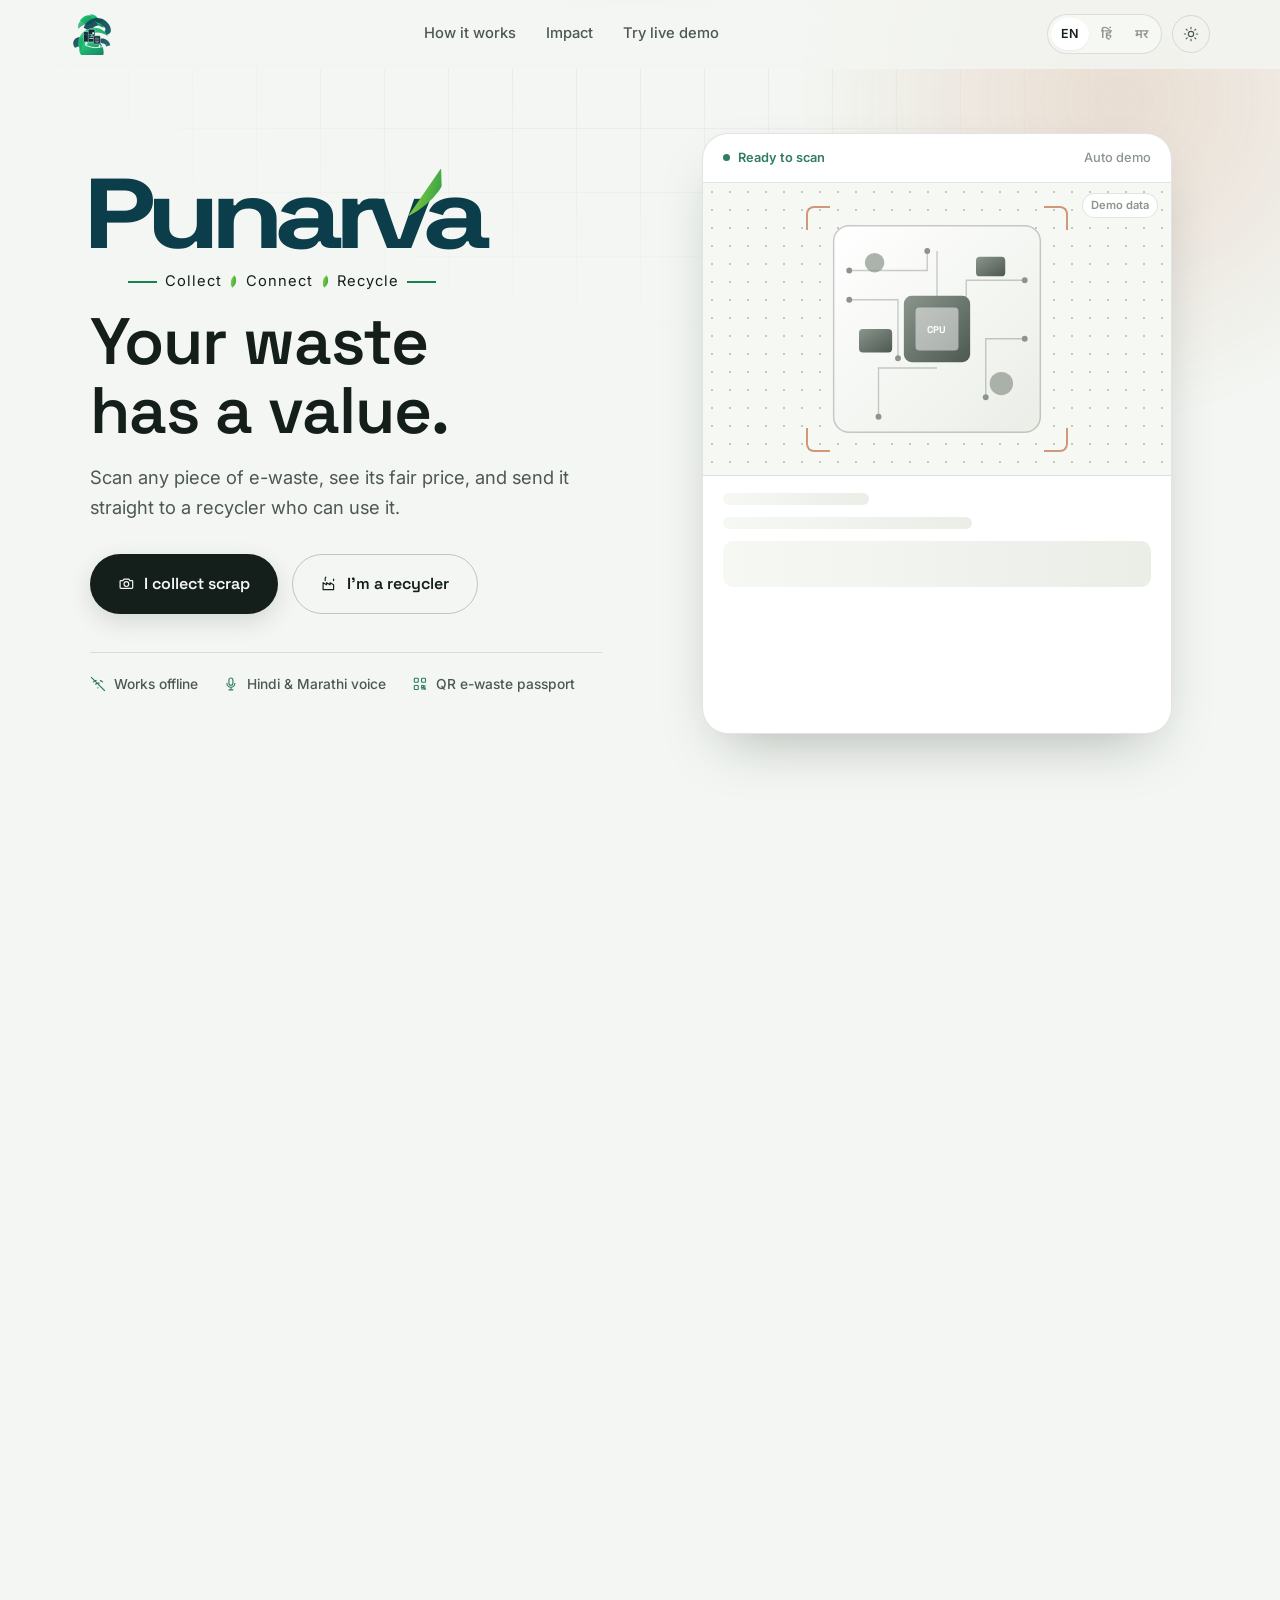
==== index.html @ 30ff4b7d "Initial Version of Punarva" ====
<!DOCTYPE html>
<html lang="en" data-theme="light">
<head>
<script>
  (function () {
    try {
      var t = localStorage.getItem("kc-theme");
      if (t === "dark" || t === "light") document.documentElement.setAttribute("data-theme", t);
    } catch (e) {}
    try {
      if (!window.matchMedia("(prefers-reduced-motion: reduce)").matches) {
        var r = document.documentElement;
        r.classList.add("has-loader", "is-loading");
        setTimeout(function () { r.classList.remove("has-loader", "is-loading"); }, 8000); // failsafe
      }
    } catch (e) {}
  })();
</script>
<meta charset="UTF-8" />
<meta name="viewport" content="width=device-width, initial-scale=1.0, viewport-fit=cover" />
<title>PUNARVA — Your waste has a value.</title>
<meta name="description" content="A vernacular, offline-tolerant marketplace that turns informal e-waste collection into a transparent, traceable and fairly-priced recycling journey." />
<link rel="preconnect" href="https://fonts.googleapis.com" />
<link rel="preconnect" href="https://fonts.gstatic.com" crossorigin />
<link href="https://fonts.googleapis.com/css2?family=Space+Grotesk:wght@500;600;700&family=Inter:wght@400;500;600;700&family=Noto+Sans+Devanagari:wght@500;600&display=swap" rel="stylesheet" />
<link rel="icon" href="data:image/svg+xml,%3Csvg xmlns='http://www.w3.org/2000/svg' viewBox='0 0 32 32'%3E%3Crect width='32' height='32' rx='7' fill='%23C1652E'/%3E%3Cpath d='M16 7l6 4v10l-6 4-6-4V11z' fill='none' stroke='white' stroke-width='2'/%3E%3C/svg%3E" />
<link rel="stylesheet" href="css/design-system.css" />

<!-- ============================================================= -->
<!-- STYLES                                                         -->
<!-- ============================================================= -->
<style>
  /* ---------- Tokens ---------- */
  :root{
    --bg:#F3F6F2;
    --bg-2:#EAEEE7;
    --panel:#FFFFFF;
    --panel-2:#F6F8F4;
    --ink:#141F1B;
    --ink-dim:#4C5851;
    --ink-faint:#8B958C;
    --border:rgba(20,31,27,0.12);
    --border-strong:rgba(20,31,27,0.22);
    --copper:#B85A28;
    --copper-ink:#8f4720;
    --verdigris:#2F7D62;
    --steel:#6A7B88;
    --ochre:#A97C1E;
    --shadow:0 1px 2px rgba(20,31,27,0.06), 0 12px 32px -16px rgba(20,31,27,0.18);
    --shadow-lg:0 24px 60px -24px rgba(20,31,27,0.35);
    --radius-s:10px;
    --radius-m:16px;
    --radius-l:26px;
    --font-display:'Space Grotesk', 'Inter', sans-serif;
    --font-body:'Inter', 'Noto Sans Devanagari', sans-serif;
    --ease:cubic-bezier(.22,.68,0,1);
  }
  html[data-theme="dark"]{
    --bg:#101613;
    --bg-2:#161D19;
    --panel:#1A211D;
    --panel-2:#1F2721;
    --ink:#ECF2EE;
    --ink-dim:#A9B6AE;
    --ink-faint:#69766F;
    --border:rgba(236,242,238,0.10);
    --border-strong:rgba(236,242,238,0.18);
    --copper:#E0824A;
    --copper-ink:#f2a06e;
    --verdigris:#57BE97;
    --steel:#9BAAB5;
    --ochre:#D8B04A;
    --shadow:0 1px 2px rgba(0,0,0,0.3), 0 12px 32px -16px rgba(0,0,0,0.5);
    --shadow-lg:0 24px 70px -20px rgba(0,0,0,0.6);
  }

  *{box-sizing:border-box;}
  html{scroll-behavior:smooth; scroll-padding-top:84px;}
  @media (prefers-reduced-motion: reduce){
    html{scroll-behavior:auto;}
    *{animation-duration:0.001ms !important; animation-iteration-count:1 !important; transition-duration:0.001ms !important;}
  }
  body{
    margin:0;
    background:var(--bg);
    color:var(--ink);
    font-family:var(--font-body);
    font-size:16px;
    line-height:1.6;
    -webkit-font-smoothing:antialiased;
    overflow-x:hidden;
    transition:background .35s var(--ease), color .35s var(--ease);
  }
  img,svg{display:block; max-width:100%;}
  a{color:inherit; text-decoration:none;}
  button{font:inherit; color:inherit; background:none; border:none; cursor:pointer;}
  .container{max-width:1180px; margin:0 auto; padding:0 clamp(1.25rem,4vw,2.5rem);}
  :focus-visible{outline:2px solid var(--copper); outline-offset:3px; border-radius:4px;}

  .icon{width:1em; height:1em; stroke:currentColor; fill:none; stroke-width:1.7; stroke-linecap:round; stroke-linejoin:round; flex-shrink:0;}

  .section-label{display:flex; align-items:center; gap:.5rem; margin-bottom:.9rem;}
  .section-label .micro{font-family:var(--font-display); font-size:.78rem; font-weight:600; letter-spacing:.03em; color:var(--copper); text-transform:none;}
  .section-label::before{content:""; width:7px; height:7px; border-radius:50%; background:var(--verdigris); flex-shrink:0;}

  .heading-1{font-family:var(--font-display); font-weight:600; font-size:clamp(1.9rem,3.6vw,2.9rem); line-height:1.12; letter-spacing:-0.01em; margin:0;}
  .text-muted{color:var(--ink-dim);}
  .demo-tag{display:inline-block; font-size:.7rem; font-weight:600; color:var(--ink-faint); border:1px solid var(--border); padding:.15rem .5rem; border-radius:20px; margin-left:.5rem; vertical-align:middle;}

  .section{padding:6.5rem 0;}
  @media (max-width:720px){ .section{padding:4rem 0;} }

  .glass{
    background:var(--panel);
    border:1px solid var(--border);
    box-shadow:var(--shadow);
  }

  /* ---------- Buttons ---------- */
  .btn{
    display:inline-flex; align-items:center; gap:.55rem;
    padding:.85rem 1.5rem;
    border-radius:999px;
    font-weight:600; font-size:.95rem;
    font-family:var(--font-display);
    transition:transform .25s var(--ease), box-shadow .25s var(--ease), background .25s var(--ease), border-color .25s var(--ease);
    white-space:nowrap;
  }
  .btn .icon{width:1.05em; height:1.05em;}
  .btn-primary{background:var(--ink); color:var(--bg);}
  html[data-theme="dark"] .btn-primary{background:var(--copper); color:#1a1006;}
  .btn-primary:hover{transform:translateY(-2px); box-shadow:0 14px 28px -12px rgba(20,31,27,.4);}
  .btn-secondary{background:transparent; color:var(--ink); border:1.5px solid var(--border-strong);}
  .btn-secondary:hover{border-color:var(--copper); color:var(--copper); transform:translateY(-2px);}
  .btn-ghost{color:var(--ink-dim); padding:.85rem 1rem;}
  .btn-ghost:hover{color:var(--ink);}
  .btn-lg{padding:1rem 1.75rem; font-size:1rem;}
  .btn:active{transform:translateY(0) scale(.98);}

  /* ---------- Ambient background (restrained) ---------- */
  .ambient{position:fixed; inset:0; z-index:0; pointer-events:none; overflow:hidden;}
  .ambient-grid{
    position:absolute; inset:0;
    background-image:
      linear-gradient(var(--border) 1px, transparent 1px),
      linear-gradient(90deg, var(--border) 1px, transparent 1px);
    background-size:64px 64px;
    mask-image:radial-gradient(ellipse 70% 55% at 50% 0%, #000 0%, transparent 70%);
    opacity:.5;
  }
  .ambient-glow{
    position:absolute; width:640px; height:640px; border-radius:50%;
    top:-220px; right:-160px;
    background:radial-gradient(circle, color-mix(in srgb, var(--copper) 16%, transparent) 0%, transparent 70%);
    filter:blur(10px);
  }
  .scroll-progress{position:fixed; top:0; left:0; height:3px; width:0%; background:var(--copper); z-index:1000; transition:width .1s linear;}

  /* ---------- Header ---------- */
  .site-header{
    position:sticky; top:0; z-index:100;
    background:color-mix(in srgb, var(--bg) 82%, transparent);
    backdrop-filter:blur(14px); -webkit-backdrop-filter:blur(14px);
    border-bottom:1px solid transparent;
    transition:border-color .3s, background .3s;
  }
  .site-header.scrolled{border-bottom-color:var(--border);}
  .header-inner{display:flex; align-items:center; justify-content:space-between; height:68px; gap:1.5rem;}
  .logo{display:flex; align-items:center; font-family:var(--font-display); font-weight:600; font-size:1.02rem; color:var(--ink); flex-shrink:0;}
  .nav-links{display:flex; align-items:center; gap:1.9rem;}
  .nav-links a{font-size:.92rem; font-weight:500; color:var(--ink-dim); position:relative; padding:.3rem 0;}
  .nav-links a:hover{color:var(--ink);}
  .nav-links a::after{content:""; position:absolute; left:0; right:0; bottom:-2px; height:2px; background:var(--copper); transform:scaleX(0); transform-origin:left; transition:transform .25s var(--ease);}
  .nav-links a:hover::after{transform:scaleX(1);}
  .nav-links a.nav-demo, .mobile-nav a.nav-demo{padding-right:1.1em;}
  .nav-links a.nav-demo::before{content:"\2192"; position:absolute; right:0; top:50%; transform:translate(-4px,-50%); opacity:0; transition:transform .25s var(--ease), opacity .25s var(--ease);}
  .nav-links a.nav-demo:hover{padding-right:1.4em;}
  .nav-links a.nav-demo:hover::before{opacity:1; transform:translate(0,-50%);}
  .header-actions{display:flex; align-items:center; gap:.6rem;}

  .lang-toggle{display:flex; background:var(--panel-2); border:1px solid var(--border); border-radius:999px; padding:3px; gap:2px;}
  .lang-btn{padding:.35rem .65rem; border-radius:999px; font-size:.78rem; font-weight:600; color:var(--ink-faint); transition:background .2s, color .2s;}
  .lang-btn.active{background:var(--panel); color:var(--ink); box-shadow:var(--shadow);}
  .hero-lang{display:none;}

  .theme-toggle{width:38px; height:38px; border-radius:50%; display:flex; align-items:center; justify-content:center; border:1px solid var(--border); color:var(--ink-dim); transition:border-color .2s, color .2s;}
  .theme-toggle:hover{border-color:var(--copper); color:var(--copper);}
  .theme-icon{display:none;}
  html[data-theme="light"] .theme-icon-sun{display:flex;}
  html[data-theme="dark"] .theme-icon-moon{display:flex;}

  .nav-toggle{display:none; width:38px; height:38px; align-items:center; justify-content:center; border:1px solid var(--border); border-radius:10px; color:var(--ink);}
  .mobile-nav{display:none;}

  @media (max-width:880px){
    .nav-links{display:none;}
    .nav-toggle{display:flex;}
    .header-actions .lang-toggle{display:none;}
    .hero-lang{display:flex; margin-top:1.5rem;}
    .mobile-nav{
      position:fixed; inset:72px 0 auto 0; z-index:90;
      background:var(--bg); border-bottom:1px solid var(--border);
      padding:1.25rem clamp(1.25rem,4vw,2.5rem) 1.75rem;
      display:flex; flex-direction:column; gap:1.1rem;
      transform:translateY(-8px); opacity:0; pointer-events:none;
      transition:transform .25s var(--ease), opacity .25s var(--ease);
    }
    .mobile-nav.open{transform:translateY(0); opacity:1; pointer-events:auto;}
    .mobile-nav a{font-size:1.02rem; font-weight:500; color:var(--ink);}
    .mobile-nav .lang-toggle{align-self:flex-start;}
  }

  main{position:relative; z-index:1;}

  /* ---------- Hero ---------- */
  #hero{padding:4rem 0 5.5rem;}
  .hero-x{display:grid; grid-template-columns:minmax(0,1.05fr) minmax(0,1fr); gap:4rem; align-items:center;}
  @media (max-width:960px){ .hero-x{grid-template-columns:minmax(0,1fr); gap:3rem;} #hero{padding:2.5rem 0 4rem;} }

  .badge-pill{display:inline-flex; align-items:center; gap:.5rem; background:var(--panel); border:1px solid var(--border); padding:.4rem .85rem .4rem .55rem; border-radius:999px; font-size:.78rem; font-weight:600; color:var(--ink-dim); max-width:100%;}
  .badge-pill .dot{width:7px; height:7px; border-radius:50%; background:var(--verdigris); flex-shrink:0;}

  .hero-copy h1{
    font-family:var(--font-display); font-weight:600;
    font-size:clamp(2.5rem,5.2vw,4.1rem); line-height:1.06; letter-spacing:-0.015em;
    margin:.45rem 0 1.1rem; color:var(--ink); text-wrap:balance;
  }
  .hero-branding{
    width:min(100%, 24rem); margin:0 auto .8rem 0; color:#0b3d4a;
    text-align:center;
  }
  .hero-wordmark{
    display:block; width:100%; text-align:center; white-space:nowrap;
    font-family:var(--font-display); font-size:clamp(4rem,9vw,6.2rem);
    font-weight:700; letter-spacing:-.085em; line-height:.85;
    transform:scaleX(1.22); transform-origin:center center;
  }
  .hero-wordmark-v{position:relative; display:inline-block; margin-left:-.04em;}
  .hero-wordmark-v::after{
    content:""; position:absolute; width:.5em; height:.25em; left:.23em; top:.08em;
    border-radius:100% 0 100% 0; background:linear-gradient(135deg,#b8e637,#0b8d4c);
    transform:rotate(-34deg); clip-path:polygon(0 100%,100% 0,68% 100%);
  }
  .hero-tagline{width:80%; display:flex; align-items:center; justify-content:space-between; gap:.35rem; margin:.85rem auto 0; color:var(--ink); font-family:var(--font-body); font-size:clamp(.72rem,1.5vw,.92rem); letter-spacing:.07em; white-space:nowrap;}
  .hero-tagline-line{width:1.8rem; height:2px; flex:0 0 auto; background:#16834f;}
  .hero-tagline-leaf{width:.62em; height:.62em; flex:0 0 auto; border-radius:100% 0 100% 0; background:linear-gradient(135deg,#b8e637,#0b8d4c); transform:rotate(-34deg);}
  html[data-theme="dark"] .hero-branding{color:#d8eee7;}
  @media (max-width:960px){.hero-branding{margin-left:0; margin-right:auto;}}
  @media (max-width:520px){.hero-branding{width:100%;}.hero-wordmark{transform:scaleX(1.08);}.hero-tagline{width:90%; gap:.5rem; letter-spacing:.06em;}.hero-tagline-line{width:1.8rem;}}
  .hero-x-sub{font-size:1.15rem; color:var(--ink-dim); max-width:30rem; margin:0 0 2rem;}
  .hero-x-ctas{display:flex; gap:.9rem; flex-wrap:wrap;}
  .hero-facts{list-style:none; display:flex; flex-wrap:wrap; gap:.7rem 1.6rem; margin:2.4rem 0 0; padding:1.25rem 0 0; border-top:1px solid var(--border); max-width:32rem;}
  .hero-facts li{display:flex; align-items:center; gap:.5rem; font-size:.86rem; font-weight:500; color:var(--ink-dim);}
  .hero-facts .icon{width:1.15em; height:1.15em; color:var(--verdigris);}

  /* One orchestrated entrance on load */
  @keyframes rise{from{opacity:0; transform:translateY(16px);} to{opacity:1; transform:none;}}
  .hero-copy > *{animation:rise .8s var(--ease) both;}
  .hero-copy > *:nth-child(1){animation-delay:.05s;}
  .hero-copy > *:nth-child(2){animation-delay:.14s;}
  .hero-copy > *:nth-child(3){animation-delay:.23s;}
  .hero-copy > *:nth-child(4){animation-delay:.32s;}
  .hero-copy > *:nth-child(5){animation-delay:.41s;}
  .hero-copy > *:nth-child(6){animation-delay:.5s;}
  .scan-card{animation:rise .9s var(--ease) .3s both;}

  /* Scanner card */
  .scan-card{width:100%; max-width:470px; margin:0 auto; border-radius:var(--radius-l); overflow:hidden; background:var(--panel); border:1px solid var(--border); box-shadow:var(--shadow-lg);}
  .scan-head{display:flex; align-items:center; justify-content:space-between; gap:1rem; padding:.85rem 1.25rem; border-bottom:1px solid var(--border); font-size:.8rem; font-weight:600;}
  .scan-status{display:flex; align-items:center; gap:.5rem;}
  .scan-status .dot{width:7px; height:7px; border-radius:50%; background:var(--verdigris); animation:pulseDot 1.6s ease-in-out infinite;}
  .scanner-stage.scanned .scan-status .dot{animation:none;}
  @keyframes pulseDot{0%,100%{opacity:1;} 50%{opacity:.35;}}
  #scanStatusText{color:var(--verdigris);}
  #scanHint{color:var(--ink-faint); font-weight:500; text-align:right;}

  /* scan view: 16/10 so the part-label geometry is predictable */
  .scan-view{position:relative; aspect-ratio:16/10; container-type:inline-size; display:flex; align-items:center; justify-content:center; background-color:var(--panel-2); background-image:radial-gradient(var(--border-strong) 1px, transparent 1px); background-size:18px 18px;}
  .scan-frame{position:absolute; inset:8% 22%; pointer-events:none;}
  .scan-frame span{position:absolute; width:24px; height:24px; border:2px solid var(--copper); opacity:.6; transition:opacity .4s var(--ease), border-color .4s var(--ease);}
  .scan-frame span:nth-child(1){top:0; left:0; border-right:none; border-bottom:none; border-top-left-radius:8px;}
  .scan-frame span:nth-child(2){top:0; right:0; border-left:none; border-bottom:none; border-top-right-radius:8px;}
  .scan-frame span:nth-child(3){bottom:0; left:0; border-right:none; border-top:none; border-bottom-left-radius:8px;}
  .scan-frame span:nth-child(4){bottom:0; right:0; border-left:none; border-top:none; border-bottom-right-radius:8px;}
  .scanner-stage.scanned .scan-frame span{border-color:var(--verdigris); opacity:.85;}
  .scan-demo{position:absolute; top:.65rem; right:.8rem; z-index:4; margin:0; background:var(--panel);}

  /* the line now sits above the drawing so the sweep is actually visible, with a soft trail behind it */
  .scan-line{position:absolute; z-index:3; left:22%; right:22%; height:2px; top:8%; background:linear-gradient(90deg, transparent, var(--verdigris), transparent); opacity:0; box-shadow:0 0 14px 1px var(--verdigris); pointer-events:none;}
  .scan-line::before{content:""; position:absolute; left:0; right:0; bottom:100%; height:58px; background:radial-gradient(ellipse at 50% 100%, color-mix(in srgb, var(--verdigris) 24%, transparent), transparent 70%);}
  .scanner-stage.scanning .scan-line{animation:scanMove var(--scan-dur,2s) linear both;}
  @keyframes scanMove{0%{top:8%; opacity:0;} 5%{opacity:1;} 95%{opacity:1;} 100%{top:90%; opacity:0;}}

  .pcb-object{width:50%; aspect-ratio:1/1; cursor:pointer; transition:transform .3s var(--ease); position:relative; z-index:2;}
  .pcb-object:hover{transform:scale(1.03);}
  .pcb-object:active{transform:scale(.98);}
  .pcb-svg{width:100%; height:100%; overflow:visible; transition:opacity .28s var(--ease), transform .28s var(--ease), filter .28s var(--ease);}
  .pcb-object.is-swapping .pcb-svg{opacity:0; transform:scale(.93); filter:blur(4px);}
  .board-stop-1{stop-color:var(--panel);} .board-stop-2{stop-color:var(--bg-2);}
  .pcb-board{stroke:var(--border-strong);}
  .pcb-traces{stroke:var(--border-strong); transition:stroke .5s;}
  .scanner-stage.scanned .pcb-traces{stroke:var(--verdigris);}
  .pcb-pads circle{fill:var(--ink-faint); transition:fill .5s;}
  .scanner-stage.scanned .pcb-pads circle{fill:var(--copper);}
  .chip-stop-1{stop-color:var(--ink-faint);} .chip-stop-2{stop-color:var(--ink-dim);}
  .scanner-stage.scanned .pcb-chip{filter:drop-shadow(0 0 6px color-mix(in srgb, var(--copper) 50%, transparent));}
  .pcb-chip-inner{fill:var(--panel); opacity:.5;}
  .pcb-cap{fill:var(--ink-faint); opacity:.7;}
  .pcb-cpu{fill:var(--panel);}
  /* shared drawing parts for phone / battery / charger */
  .pcb-svg .d-panel{fill:var(--panel); stroke:var(--border-strong); stroke-width:1.2; opacity:.92;}
  .pcb-svg .d-lens{fill:var(--bg-2); stroke:var(--ink-faint); stroke-width:1.4;}
  .pcb-svg .d-lens-in{fill:var(--ink-faint);}
  .pcb-svg .d-cell{fill:var(--panel); stroke:var(--ink-faint); stroke-width:1.4;}
  .pcb-svg .d-cell-cap{fill:none; stroke:var(--border-strong); stroke-width:1.4;}
  .pcb-svg .d-steel{fill:var(--steel); opacity:.85;}
  .pcb-svg .d-cu{fill:none; stroke:var(--ink-faint); transition:stroke .5s;}
  .pcb-svg .d-cu-fill{fill:var(--ink-faint); transition:fill .5s;}
  .scanner-stage.scanned .pcb-svg .d-cu{stroke:var(--copper);}
  .scanner-stage.scanned .pcb-svg .d-cu-fill{fill:var(--copper);}
  .pcb-svg .d-frame{fill:none; stroke:var(--border-strong); stroke-width:2;}
  .pcb-svg .d-cable{fill:none; stroke:var(--ink-dim); stroke-width:10; stroke-linecap:round;}
  /* a part glows in its own material colour while its label is visible */
  .pcb-svg .is-hl{filter:drop-shadow(0 0 4px color-mix(in srgb, var(--hl) 75%, transparent)); transition:filter .4s var(--ease);}

  .pcb-svg .pcb-pads circle{transform-box:fill-box; transform-origin:center; transition:fill .5s, transform .3s var(--ease);}
  .pcb-svg .pcb-pads .is-hl{transform:scale(2.2);}
  .pcb-svg .pcb-traces path{transition:stroke .4s var(--ease), stroke-width .4s var(--ease);}
  .pcb-svg .pcb-traces .is-hl{stroke:var(--hl); stroke-width:2.4;}

  /* part labels: [tag] ---- o  (the dot sits on the part; the line stretches to the tag) */
  .part-layer{position:absolute; inset:0; z-index:3; pointer-events:none;}
  .part{position:absolute; top:calc(var(--y, 50) * 1%); display:flex; align-items:center; transform:translateY(-50%); --c:var(--ochre);}
  .part[data-kind="copper"]{--c:var(--copper);}
  .part[data-kind="metal"]{--c:var(--steel);}
  .part[data-kind="components"]{--c:var(--ochre);}
  .part.l{left:0; width:calc(var(--x, 50) * 1%); padding-left:8px;}
  .part.r{right:0; width:calc((100 - var(--x, 50)) * 1%); padding-right:8px; flex-direction:row-reverse;}
  .part-tag{flex:none; display:inline-flex; align-items:center; gap:.35rem; max-width:112px; font-size:.68rem; font-size:clamp(.62rem, 2.5cqi, .7rem); font-weight:600; line-height:1.2; color:var(--ink); background:color-mix(in srgb, var(--c) 10%, var(--panel)); border:1px solid color-mix(in srgb, var(--c) 45%, var(--border)); border-radius:9px; padding:.24rem .5rem; box-shadow:var(--shadow); opacity:0; transform:translateY(4px); transition:opacity .35s var(--ease), transform .35s var(--ease);}
  .part-tag i{flex:none; width:6px; height:6px; border-radius:50%; background:var(--c);}
  .part-line{flex:1 1 auto; min-width:10px; height:1px; background:var(--c); opacity:.8; transform:scaleX(0); transition:transform .3s var(--ease);}
  .part.l .part-line{transform-origin:right center;}
  .part.r .part-line{transform-origin:left center;}
  .part-dot{flex:none; width:7px; height:7px; border-radius:50%; background:var(--c); box-shadow:0 0 0 3px color-mix(in srgb, var(--c) 24%, transparent); transform:scale(0); transition:transform .3s var(--ease);}
  .part.l .part-dot{margin-right:-3.5px;}
  .part.r .part-dot{margin-left:-3.5px;}
  .part.show .part-tag{opacity:1; transform:none; transition:opacity .55s var(--ease) .12s, transform .55s var(--ease) .12s;}
  .part.show .part-line{transform:scaleX(1); transition:transform .5s var(--ease) .05s;}
  .part.show .part-dot{transform:scale(1);}

  /* item chips */
  .scan-chips{display:flex; flex-wrap:wrap; gap:.4rem; min-height:3.1rem; padding:.6rem 1.25rem; border-top:1px solid var(--border); background:var(--panel);}
  .scan-chip{position:relative; overflow:hidden; flex:1 1 auto; display:inline-flex; align-items:center; justify-content:center; min-height:34px; padding:.35rem .8rem; border-radius:999px; font-size:.78rem; font-weight:600; line-height:1.2; color:var(--ink-dim); background:var(--panel-2); border:1px solid var(--border); transition:color .25s var(--ease), border-color .25s var(--ease), background .25s var(--ease), transform .2s var(--ease);}
  .scan-chip:hover{color:var(--ink); border-color:var(--border-strong);}
  .scan-chip:active{transform:scale(.97);}
  .scan-chip[aria-pressed="true"]{color:var(--copper-ink); border-color:color-mix(in srgb, var(--copper) 50%, var(--border)); background:color-mix(in srgb, var(--copper) 9%, var(--panel));}
  /* the thin line under the active chip is the countdown to the next automatic item */
  .chip-fill{position:absolute; left:0; right:0; bottom:0; height:2px; background:var(--copper); transform:scaleX(0); transform-origin:left center; pointer-events:none;}
  .scan-chip.is-timing .chip-fill{animation:chipFill var(--hold,3.6s) linear forwards;}
  @keyframes chipFill{to{transform:scaleX(1);}}
  .scanner-stage.is-paused .chip-fill{animation-play-state:paused;}

  /* result panel: every item's result sits in the same grid cell, so the panel is always as tall as the tallest one */
  .scan-result{position:relative; padding:1.05rem 1.25rem 1.15rem; border-top:1px solid var(--border);}
  .sr-skel{position:absolute; inset:1.05rem 1.25rem; display:flex; flex-direction:column; gap:.75rem; transition:opacity .3s;}
  .sr-skel i{display:block; height:12px; border-radius:6px; background:linear-gradient(90deg, var(--panel-2) 0%, var(--bg-2) 50%, var(--panel-2) 100%); background-size:200% 100%; animation:shimmer 1.6s linear infinite;}
  @keyframes shimmer{from{background-position:200% 0;} to{background-position:-200% 0;}}
  .scanner-stage.scanned .sr-skel{opacity:0;}
  .sr-stack{display:grid;}
  .sr-body{grid-area:1/1; min-width:0; opacity:0; visibility:hidden; transform:translateY(8px); transition:opacity .25s var(--ease), transform .25s var(--ease), visibility 0s linear .25s;}
  .scanner-stage.scanned .sr-body.is-active{opacity:1; visibility:visible; transform:none; transition:opacity .5s var(--ease) .15s, transform .5s var(--ease) .15s, visibility 0s;}
  .sr-top{display:flex; align-items:flex-start; justify-content:space-between; gap:1rem;}
  .sr-name{min-width:0;}
  .sr-top .micro{font-size:.72rem; font-weight:600; color:var(--verdigris);}
  .r-material{font-family:var(--font-display); font-weight:600; font-size:1.2rem; line-height:1.2;}
  .r-pricecol{flex:none; width:9.75rem; text-align:right;}
  .r-price{font-family:var(--font-display); font-weight:700; font-size:1.4rem; color:var(--copper); white-space:nowrap; line-height:1.2; font-variant-numeric:tabular-nums;}
  .r-price small{font-size:.82rem; color:var(--ink-dim); font-weight:500;}
  .r-fair{position:relative; height:4px; margin:.6rem 0 .4rem; border-radius:2px; background:var(--border);}
  .rf-band{position:absolute; top:0; bottom:0; left:calc(var(--b0, 30) * 1%); width:calc((var(--b1, 70) - var(--b0, 30)) * 1%); border-radius:2px; background:color-mix(in srgb, var(--copper) 42%, transparent); opacity:0; transition:opacity .5s var(--ease) .1s;}
  .scanner-stage.scanned .sr-body.is-active .rf-band{opacity:1;}
  .rf-mark{position:absolute; top:50%; left:calc(var(--mk, 0) * 1%); width:10px; height:10px; margin:-5px 0 0 -5px; border-radius:50%; background:var(--panel); border:2px solid var(--copper); box-shadow:0 0 0 3px color-mix(in srgb, var(--copper) 16%, transparent);}
  .r-fair-label{font-size:.68rem; font-weight:500; line-height:1.3; color:var(--ink-dim);}
  .r-tags{display:flex; flex-wrap:wrap; gap:.4rem; margin:.7rem 0 .85rem;}
  .tag{display:inline-flex; align-items:center; gap:.3rem; font-size:.72rem; font-weight:600; color:var(--ink-dim); background:var(--panel-2); border:1px solid var(--border); padding:.25rem .55rem; border-radius:999px;}
  .tag .icon{width:.85em; height:.85em; color:var(--verdigris); stroke-width:2.4;}
  .tag.warn .icon{color:var(--ochre);}
  .r-metrics{display:grid; grid-template-columns:minmax(0,1.25fr) minmax(0,1fr) minmax(0,.85fr); gap:0; margin:0; border:1px solid var(--border); border-radius:var(--radius-s); background:var(--panel-2);}
  .r-metrics > div{padding:.65rem .8rem;}
  .r-metrics > div + div{border-left:1px solid var(--border);}
  .r-metrics dt{font-size:.7rem; font-weight:600; color:var(--ink-faint); margin:0 0 .15rem;}
  .r-metrics dd{margin:0; font-family:var(--font-display); font-weight:600; font-size:1.05rem; line-height:1.3; color:var(--ink); font-variant-numeric:tabular-nums; overflow-wrap:break-word;}
  .r-metrics dd.accent{color:var(--copper);}
  .r-bar{height:3px; border-radius:2px; background:var(--border); margin-top:.35rem; overflow:hidden;}
  .r-bar i{display:block; height:100%; width:0; background:var(--copper); border-radius:2px;}
  .r-recyclers{display:flex; align-items:center; gap:.45rem; font-size:.84rem; color:var(--ink-dim); margin-top:.8rem;}
  .r-recyclers .icon{color:var(--verdigris); width:1.1em; height:1.1em;}
  .r-recyclers strong{color:var(--ink); font-family:var(--font-display); font-variant-numeric:tabular-nums;}
  @media (max-width:520px){
    .part-layer{display:none;}
    .scan-demo{top:.4rem; right:.45rem; font-size:.62rem; padding:.08rem .4rem;}
    .scan-chips{padding:.65rem 1rem; gap:.35rem;}
    .scan-chip{padding:.3rem .55rem; font-size:.74rem;}
    .r-metrics{grid-template-columns:repeat(3,minmax(0,1fr));}
    .r-metrics dd{font-size:.95rem;}
    .r-metrics > div{padding:.6rem .6rem;}
    .r-price{font-size:1.2rem;}
    .r-pricecol{width:8.75rem;}
  }
  @media (prefers-reduced-motion: reduce){
    .part-layer{display:none;}
    .scan-line{display:none;}
    .sr-body, .scanner-stage.scanned .sr-body.is-active{transition:none;}
  }
  .hero-lang{width:fit-content;}

  /* ---------- How it works ---------- */
  .journey-grid{display:grid; grid-template-columns:.9fr 1.1fr; gap:3.5rem;}
  @media (max-width:880px){ .journey-grid{grid-template-columns:1fr;} }
  .journey-visual{position:sticky; top:100px; align-self:start;}
  @media (max-width:880px){ .journey-visual{position:relative; top:0; margin-bottom:1rem;} }
  .journey-stage{aspect-ratio:1/1; max-width:340px; margin:0 auto; border-radius:var(--radius-l); position:relative; overflow:hidden; display:flex; align-items:center; justify-content:center;}
  .journey-scene{position:absolute; inset:0; display:flex; align-items:center; justify-content:center; opacity:0; transform:translateY(14px) scale(.86) rotate(-5deg); transition:opacity .55s var(--ease), transform .55s var(--ease); will-change:opacity, transform;}
  .journey-scene.active{opacity:1; transform:translateY(0) scale(1) rotate(0deg);}
  .journey-scene .icon{width:34%; height:34%; color:var(--copper); stroke-width:1.4;}
  .journey-scene.active .icon{animation:journeyPop .6s var(--ease);}
  @keyframes journeyPop{0%{transform:scale(.82);}55%{transform:scale(1.08);}100%{transform:scale(1);}}
  @media (prefers-reduced-motion: reduce){
    .journey-scene{transition:opacity .001ms; transform:none;}
    .journey-scene.active .icon{animation:none;}
  }
  .journey-dots{position:absolute; bottom:1.1rem; left:0; right:0; display:flex; justify-content:center; gap:.4rem;}
  .journey-dots span{width:6px; height:6px; border-radius:50%; background:var(--border-strong); transition:background .3s, transform .3s;}
  .journey-dots span.active{background:var(--copper); transform:scale(1.3);}

  .j-step{display:flex; gap:1.1rem; padding:1.35rem 0; border-top:1px solid var(--border); cursor:pointer; opacity:.55; transition:opacity .3s;}
  .j-step:last-child{border-bottom:1px solid var(--border);}
  .j-step.active,.j-step:hover{opacity:1;}
  .j-num{font-family:var(--font-display); font-weight:600; font-size:.82rem; color:var(--ink-faint); min-width:2.6rem; padding-top:.15rem;}
  .j-step.active .j-num{color:var(--copper);}
  .j-step h3{margin:0 0 .3rem; font-family:var(--font-display); font-size:1.12rem; font-weight:600;}
  .j-step p{margin:0; color:var(--ink-dim); font-size:.94rem; max-width:26rem;}

  /* ---------- Network ---------- */
  .net-subtitle{display:flex; flex-wrap:wrap; align-items:center; gap:0;}
  .network-grid{display:grid; grid-template-columns:minmax(0,1.08fr) minmax(0,.92fr); gap:1.5rem; margin-top:2.5rem; align-items:stretch;}
  @media (max-width:900px){ .network-grid{grid-template-columns:minmax(0,1fr);} }
  .net-side{min-width:0;}

  .map-card{border-radius:var(--radius-l); padding:1.25rem; display:flex; align-items:center; justify-content:center; position:relative; overflow:hidden;
    background-image:radial-gradient(var(--border) 1px, transparent 1px); background-size:22px 22px; background-color:var(--panel);}
  .map-svg{width:100%; max-width:560px; height:auto; max-height:660px; overflow:visible;}
  .map-outline{fill:var(--bg-2); stroke:var(--ink-dim); stroke-width:1.5; stroke-linejoin:round;}
  .map-states{fill:none; stroke:var(--ink-faint); stroke-width:.75; stroke-dasharray:1.6 2.4; stroke-linecap:round; opacity:.8;}
  .map-islands{fill:var(--bg-2); stroke:var(--ink-dim); stroke-width:.9; stroke-linejoin:round;}
  .map-laks circle{fill:var(--ink-dim);}

  .map-link{fill:none; stroke:var(--copper); stroke-opacity:.28; stroke-width:1.1; stroke-dasharray:2 3.5; transition:stroke-opacity .3s;}
  .map-link.active{stroke-opacity:.9; stroke-dasharray:none; stroke-width:1.5;}
  .map-packet{fill:var(--verdigris);}

  .map-node{cursor:pointer; outline:none;}
  .map-node .halo{fill:var(--copper); opacity:.14; transition:opacity .3s;}
  .map-node .core{fill:var(--copper); stroke:var(--panel); stroke-width:1.8;}
  .map-node .pulse{fill:none; stroke:var(--copper); stroke-width:1.5; opacity:0; transform-box:fill-box; transform-origin:center;}
  .map-node.active .pulse{animation:mapPulse 2.2s ease-out infinite;}
  .map-node.active .halo{opacity:.28;}
  .map-node text{font-family:var(--font-display); font-size:12.5px; font-weight:600; fill:var(--ink-dim); paint-order:stroke; stroke:var(--bg-2); stroke-width:3.2px; stroke-linejoin:round; transition:fill .25s;}
  .map-node.active text{fill:var(--ink);}
  .map-node:focus-visible .core{stroke:var(--ink); stroke-width:2;}
  @keyframes mapPulse{0%{opacity:.6; transform:scale(.5);} 100%{opacity:0; transform:scale(3);}}

  .net-side{display:flex; flex-direction:column; gap:1.5rem;}
  .net-stats{display:grid; grid-template-columns:repeat(3,1fr); border-radius:var(--radius-l);}
  .net-stat{padding:1.4rem 1.25rem;}
  .net-stat + .net-stat{border-left:1px solid var(--border);}
  .net-stat .num{font-family:var(--font-display); font-weight:700; font-size:clamp(1.7rem,3vw,2.3rem); line-height:1.1; color:var(--ink); font-variant-numeric:tabular-nums; letter-spacing:-.01em;}
  .net-stat .lbl{font-size:.78rem; font-weight:600; color:var(--ink-dim); margin-top:.35rem; line-height:1.3;}
  @media (max-width:520px){ .net-stat{padding:1.1rem .8rem;} .net-stat .lbl{font-size:.72rem;} }

  .hub-card{border-radius:var(--radius-l); padding:.75rem 1rem 1rem; flex:1; overflow-x:auto;}
  .hub-table{width:100%; border-collapse:collapse; font-size:.92rem; min-width:360px;}
  .hub-table th,.hub-table td{padding:.72rem .7rem; text-align:right; border-bottom:1px solid var(--border);}
  .hub-table thead th{font-size:.72rem; font-weight:600; color:var(--ink-faint); line-height:1.25; vertical-align:bottom;}
  .hub-table th:first-child,.hub-table td:first-child{text-align:left;}
  .hub-table tbody tr:last-child th,.hub-table tbody tr:last-child td{border-bottom:none;}
  .hub-table tbody th{font-family:var(--font-display); font-weight:600; color:var(--ink); white-space:nowrap;}
  .hub-table td{font-variant-numeric:tabular-nums; color:var(--ink-dim);}
  .hub-table tbody tr{cursor:pointer; transition:background .25s; outline:none;}
  .hub-table tbody tr.active{background:color-mix(in srgb, var(--copper) 9%, transparent);}
  .hub-table tbody tr.active td{color:var(--ink);}
  .hub-table tbody tr:focus-visible{box-shadow:inset 0 0 0 2px var(--copper);}
  .hub-dot{display:inline-block; width:7px; height:7px; border-radius:50%; background:var(--border-strong); margin-right:.65rem; transition:background .25s;}
  .hub-table tr.active .hub-dot{background:var(--copper);}

  /* ---------- Material recovery ---------- */
  .recovery{display:grid; grid-template-columns:minmax(0,1.05fr) minmax(0,1fr); gap:3.5rem; align-items:center; margin-top:3rem;}
  @media (max-width:900px){ .recovery{grid-template-columns:minmax(0,1fr); gap:2rem;} }
  .recovery-visual{position:relative; border-radius:var(--radius-l); padding:1.25rem 1.5rem 1rem; overflow:hidden;
    background-color:var(--panel); background-image:radial-gradient(var(--border) 1px, transparent 1px); background-size:22px 22px;}
  .tphase{display:flex; align-items:center; gap:.5rem; font-size:.82rem; font-weight:600; color:var(--ink-dim);}
  .tphase .dot{width:7px; height:7px; border-radius:50%; background:var(--copper);}
  .stack-svg{display:block; width:100%; max-width:440px; height:auto; margin:0 auto; overflow:visible; --g:84;}
  .lay{transform:translateY(calc(var(--g) * var(--k) * 1px)); transition:opacity .3s;}
  .lay-side{fill:color-mix(in srgb, var(--c) 42%, var(--panel-2));}
  .lay-face{fill:color-mix(in srgb, var(--c) 13%, var(--panel)); stroke:color-mix(in srgb, var(--c) 55%, var(--panel)); stroke-width:1.2; stroke-linejoin:round;}
  .lay .fx{fill:var(--c);}
  .lay .fx-soft{fill:var(--c); opacity:.55;}
  .lay .fx-in{fill:var(--panel); opacity:.6;}
  .lay .fx-line{fill:none; stroke:var(--c); stroke-width:3; stroke-linecap:round; stroke-linejoin:round;}
  .lay .fx-weave{stroke:var(--c); stroke-width:1.1; opacity:.28;}
  .lay .fx-via{fill:var(--panel); stroke:var(--c); stroke-width:1.4;}
  .stack-svg.has-hl .lay{opacity:.25;}
  .stack-svg.has-hl .lay.is-hl{opacity:1;}
  .stack-guides{fill:none; stroke:var(--border-strong); stroke-width:1; stroke-dasharray:3 4;}

  .mat-list{list-style:none; margin:0; padding:0;}
  .mat-row{display:grid; grid-template-columns:auto 1fr; gap:1rem; padding:1.15rem 1rem; border-top:1px solid var(--border); transition:background .25s; outline:none;}
  .mat-row:last-child{border-bottom:1px solid var(--border);}
  .mat-row .sw{width:14px; height:14px; border-radius:4px; background:var(--c); margin-top:.38rem;}
  .mat-row h3{margin:0 0 .2rem; font-family:var(--font-display); font-size:1.12rem; font-weight:600;}
  .mat-row p{margin:0; color:var(--ink-dim); font-size:.94rem; max-width:26rem;}
  .mat-row.active{background:color-mix(in srgb, var(--c) 8%, transparent);}
  .mat-row:focus-visible{box-shadow:inset 0 0 0 2px var(--copper);}
  .recovery-end{font-family:var(--font-display); font-weight:600; font-size:clamp(1.3rem,2.6vw,1.75rem); line-height:1.2; margin:1.75rem 0 0; padding-left:1rem;}
  @media (max-width:520px){
    .hub-card{padding:.4rem .6rem .75rem;}
    .hub-table{min-width:0; font-size:.86rem;}
    .hub-table th,.hub-table td{padding:.65rem .35rem;}
    .hub-table thead th{font-size:.66rem;}
    .hub-dot{margin-right:.4rem;}
  }

  /* ---------- Duo grid (collector / recycler) ---------- */
  .duo-grid{display:grid; grid-template-columns:1fr 1fr; gap:3.5rem; align-items:center;}
  @media (max-width:880px){ .duo-grid{grid-template-columns:1fr; gap:2.5rem;} .duo-grid > div:first-child{order:2;} .duo-grid > div:last-child{order:1;} }
  #recycler .duo-grid > div:first-child{order:1;} #recycler .duo-grid > div:last-child{order:2;}
  @media (max-width:880px){ #recycler .duo-grid > div:first-child{order:1;} #recycler .duo-grid > div:last-child{order:2;} }

  .feature-pills{display:flex; flex-wrap:wrap; gap:.55rem; margin-top:1.4rem;}
  .feature-pill{display:inline-flex; align-items:center; gap:.4rem; font-size:.82rem; font-weight:600; padding:.4rem .8rem; border-radius:999px; border:1px solid var(--border); color:var(--ink-dim);}
  .feature-pill.on{border-color:color-mix(in srgb, var(--verdigris) 45%, var(--border)); color:var(--verdigris);}
  .feature-pill .icon{width:.95em; height:.95em; stroke-width:2.2;}

  /* ---------- Collector × Recycler showcase composition ---------- */
  #collector,#recycler{position:relative;}
  .showcase-glow{
    pointer-events:none; position:absolute; inset:-8% -6%; z-index:0; opacity:.9;
    background-image:
      radial-gradient(closest-side, color-mix(in srgb, var(--copper) 15%, transparent), transparent 72%),
      radial-gradient(var(--border) 1px, transparent 1px);
    background-position:18% 28%, center;
    background-size:100% 100%, 26px 26px;
    background-repeat:no-repeat, repeat;
    -webkit-mask-image:radial-gradient(ellipse 80% 70% at 50% 40%, #000 55%, transparent 100%);
    mask-image:radial-gradient(ellipse 80% 70% at 50% 40%, #000 55%, transparent 100%);
  }
  #recycler .showcase-glow{
    background-image:
      radial-gradient(closest-side, color-mix(in srgb, var(--verdigris) 13%, transparent), transparent 72%),
      radial-gradient(var(--border) 1px, transparent 1px);
    background-position:82% 22%, center;
  }
  #collector .container,#recycler .container{position:relative; z-index:1;}

  /* Collector device stage + floating cards */
  .device-stage{position:relative; display:flex; align-items:center; justify-content:center; min-height:400px; padding:2.75rem 1.5rem 1.5rem;}
  .device-stage .phone{position:relative; z-index:2; transition:transform .6s var(--ease);}
  @media (hover:hover){ .device-stage:hover .phone{transform:perspective(900px) rotateY(-7deg) rotateX(3deg) translateY(-4px);} }
  @media (prefers-reduced-motion: reduce){ .device-stage:hover .phone{transform:none;} }

  .float-card{
    position:absolute; z-index:3; display:inline-flex; align-items:center; gap:.5rem;
    padding:.6rem .85rem; border-radius:var(--radius-m);
    background:color-mix(in srgb, var(--panel) 70%, transparent);
    border:1px solid var(--border); box-shadow:var(--shadow);
    backdrop-filter:blur(10px) saturate(140%); -webkit-backdrop-filter:blur(10px) saturate(140%);
    font-family:var(--font-body); font-size:.8rem; font-weight:600; color:var(--ink);
    white-space:nowrap; animation:floatCard 6.5s ease-in-out infinite;
  }
  .float-card .icon{width:1.05em; height:1.05em; color:var(--verdigris); flex-shrink:0;}
  .float-card.copper .icon{color:var(--copper);}
  .float-card-1{top:-4%; left:-10%; animation-delay:0s;}
  .float-card-2{bottom:9%; right:-3%; animation-delay:1.4s;}
  .float-card-3{top:48%; right:-6%; animation-delay:2.8s;}
  @keyframes floatCard{0%,100%{transform:translateY(0);}50%{transform:translateY(-9px);}}
  @media (prefers-reduced-motion: reduce){ .float-card{animation:none;} }
  @media (max-width:880px){
    .float-card{display:none;}
    .device-stage{min-height:auto; padding:.5rem;}
  }

  /* Collector -> Recycler connector flow */
  .kc-flow{position:relative; padding:2.25rem 0 2.75rem;}
  .kc-flow .container{max-width:860px;}
  .kc-flow-kicker{text-align:center; font-family:var(--font-display); font-size:.7rem; font-weight:700; letter-spacing:.08em; text-transform:uppercase; color:var(--ink-faint); margin-bottom:1.75rem;}
  .kc-flow-track{position:relative; display:flex; justify-content:space-between; align-items:flex-start; gap:.5rem;}
  .kc-flow-track::before{content:""; position:absolute; left:14px; right:14px; top:14px; border-top:1.5px dashed var(--border-strong);}
  .kc-flow-packet{position:absolute; top:11px; left:14px; width:6px; height:6px; border-radius:50%; background:var(--verdigris); box-shadow:0 0 0 4px color-mix(in srgb, var(--verdigris) 22%, transparent); z-index:1; animation:kcFlowMove 4.5s linear infinite;}
  @keyframes kcFlowMove{0%{left:14px; opacity:0;}8%{opacity:1;}92%{opacity:1;}100%{left:calc(100% - 14px); opacity:0;}}
  .kc-flow-node{position:relative; z-index:2; flex:1; display:flex; flex-direction:column; align-items:center; gap:.55rem; text-align:center;}
  .kc-flow-dot{width:28px; height:28px; border-radius:50%; background:var(--panel); border:1.5px solid var(--border-strong); display:flex; align-items:center; justify-content:center; color:var(--copper); box-shadow:var(--shadow);}
  .kc-flow-dot .icon{width:52%; height:52%;}
  .kc-flow-node:first-child .kc-flow-dot,.kc-flow-node:last-child .kc-flow-dot{color:var(--verdigris); border-color:color-mix(in srgb, var(--verdigris) 42%, var(--border-strong));}
  .kc-flow-node em{font-style:normal; font-size:.74rem; font-weight:600; color:var(--ink-dim);}
  @media (max-width:720px){
    .kc-flow-track{flex-direction:column; align-items:flex-start; gap:1.5rem; padding-left:14px;}
    .kc-flow-track::before{left:14px; right:auto; top:14px; bottom:14px; border-top:none; border-left:1.5px dashed var(--border-strong);}
    .kc-flow-packet{left:11px; top:14px; animation-name:kcFlowMoveV;}
    @keyframes kcFlowMoveV{0%{top:14px; opacity:0;}8%{opacity:1;}92%{opacity:1;}100%{top:calc(100% - 14px); opacity:0;}}
    .kc-flow-node{flex-direction:row; text-align:left;}
  }
  @media (prefers-reduced-motion: reduce){ .kc-flow-packet{animation:none; opacity:1;} }

  /* Recycler live dashboard */
  .rec-panel{position:relative; overflow:hidden;}
  .rec-live-row{display:flex; align-items:center; gap:.55rem; margin-bottom:1.1rem;}
  .rec-live-row .micro{font-family:var(--font-display); font-size:.7rem; font-weight:700; letter-spacing:.05em; color:var(--ink-faint);}
  .live-dot{position:relative; width:8px; height:8px; border-radius:50%; background:var(--verdigris); flex-shrink:0;}
  .live-dot::after{content:""; position:absolute; inset:-4px; border-radius:50%; border:1.5px solid var(--verdigris); opacity:.55; animation:liveDotPulse 2.2s ease-out infinite;}
  @keyframes liveDotPulse{0%{transform:scale(.6); opacity:.65;}100%{transform:scale(2.2); opacity:0;}}
  @media (prefers-reduced-motion: reduce){ .live-dot::after{animation:none; opacity:0;} }
  .live-online{margin-left:auto; font-size:.76rem; font-weight:600; color:var(--verdigris);}

  .rec-batch-id{font-family:var(--font-display); font-weight:600; font-size:.94rem; color:var(--ink-faint); margin-bottom:.85rem;}

  .rec-figures{display:grid; grid-template-columns:auto 1fr; gap:1.5rem; align-items:end; margin-bottom:1.1rem;}
  .rec-fig-weight .num{font-family:var(--font-display); font-weight:700; font-size:2.05rem; line-height:1; color:var(--ink); font-variant-numeric:tabular-nums;}
  .rec-fig-weight .lbl{font-size:.76rem; color:var(--ink-dim); margin-top:.3rem;}
  .rec-fig-value{text-align:right;}
  .rec-fig-value .lbl{font-size:.7rem; font-weight:600; color:var(--ink-faint);}
  .rec-fig-value .num{font-family:var(--font-display); font-weight:700; font-size:1.45rem; color:var(--copper); font-variant-numeric:tabular-nums;}

  .rec-material-row{display:flex; align-items:center; gap:.55rem; padding:.6rem .8rem; border-radius:var(--radius-s); background:var(--panel-2); border:1px solid var(--border); font-size:.85rem; color:var(--ink-dim); margin-bottom:1rem;}
  .rec-material-row .icon{color:var(--copper); width:1.1em; height:1.1em;}
  .rec-material-row strong{color:var(--ink); font-family:var(--font-display); font-weight:600;}

  .rec-location{display:flex; align-items:center; gap:.4rem; font-size:.82rem; color:var(--ink-dim); margin-bottom:1.3rem; flex-wrap:wrap;}
  .rec-location .icon{color:var(--verdigris); width:1em; height:1em;}
  .rec-location strong{color:var(--ink); font-weight:600;}

  .rec-progress{margin-bottom:1.3rem;}
  .rec-progress-track{position:relative; display:flex; justify-content:space-between; align-items:center; margin-bottom:.55rem;}
  .rec-progress-track::before{content:""; position:absolute; left:6px; right:6px; top:50%; height:2px; background:var(--border-strong); transform:translateY(-50%); z-index:0;}
  .rec-progress-track::after{content:""; position:absolute; left:6px; width:38%; top:50%; height:2px; background:var(--copper); transform:translateY(-50%); z-index:1;}
  .rec-progress-step{position:relative; z-index:2; width:11px; height:11px; border-radius:50%; background:var(--panel); border:2px solid var(--border-strong);}
  .rec-progress-step.done{border-color:var(--copper); background:var(--copper);}
  .rec-progress-labels{display:flex; justify-content:space-between; font-size:.66rem; font-weight:600; color:var(--ink-faint); text-transform:uppercase; letter-spacing:.03em;}
  .rec-progress-labels span.done{color:var(--copper);}

  .rec-trace{display:flex; align-items:center; gap:.5rem; font-size:.82rem; color:var(--ink-dim); margin-bottom:1.4rem; flex-wrap:wrap;}
  .rec-trace .icon{color:var(--verdigris); width:1.1em; height:1.1em;}
  .rec-trace strong{color:var(--ink); font-weight:600;}

  .rec-counter-link{display:inline-flex; align-items:center; gap:.35rem; margin-left:auto; font-size:.78rem; font-weight:600; color:var(--ink-faint); border:1px solid var(--border); border-radius:999px; padding:.5rem .9rem; transition:color .2s,border-color .2s;}
  .rec-counter-link .icon{width:1em; height:1em;}
  .rec-counter-link:hover{color:var(--copper); border-color:color-mix(in srgb, var(--copper) 45%, var(--border));}
  @media (max-width:520px){ .rec-counter-link{margin-left:0;} }

  /* Phone mockup */
  .phone{width:100%; max-width:260px; margin:0 auto; aspect-ratio:9/18.5; border-radius:34px; background:var(--panel); border:1px solid var(--border); box-shadow:var(--shadow-lg); padding:.6rem; position:relative;}
  .phone-notch{width:70px; height:16px; background:var(--ink); border-radius:0 0 12px 12px; margin:0 auto .3rem;}
  html[data-theme="dark"] .phone-notch{background:#000;}
  .phone-screen{position:relative; height:calc(100% - 22px); border-radius:24px; background:var(--panel-2); overflow:hidden; display:flex; align-items:center; justify-content:center;}
  .offline-pill{position:absolute; top:.8rem; left:50%; transform:translateX(-50%); font-size:.6rem; font-weight:700; letter-spacing:.04em; background:var(--bg); border:1px solid var(--border); padding:.25rem .6rem; border-radius:999px; color:var(--verdigris); z-index:2;}
  .phone-step{position:absolute; inset:0; display:flex; flex-direction:column; align-items:center; justify-content:center; gap:.5rem; opacity:0; transform:translateX(24px); transition:opacity .5s var(--ease), transform .5s var(--ease); padding:1.5rem;}
  .phone-step.active{opacity:1; transform:translateX(0);}
  .p-icon{width:48px; height:48px; border-radius:16px; background:var(--panel); border:1px solid var(--border); display:flex; align-items:center; justify-content:center; color:var(--copper); box-shadow:var(--shadow);}
  .p-icon .icon{width:52%; height:52%;}
  .p-title{font-size:.7rem; font-weight:700; letter-spacing:.05em; color:var(--ink-faint); margin-top:.4rem;}
  .p-big{font-family:var(--font-display); font-weight:700; font-size:1.3rem; text-align:center;}
  .p-big.accent{color:var(--copper);}
  .phone-progress{position:absolute; bottom:.9rem; left:0; right:0; display:flex; justify-content:center; gap:.3rem;}
  .phone-progress span{width:14px; height:3px; border-radius:2px; background:var(--border-strong); transition:background .3s;}
  .phone-progress span.active{background:var(--copper);}

  /* Recycler panel */
  .rec-panel{border-radius:var(--radius-l); padding:1.75rem;}
  .rec-stats{display:flex; gap:1.5rem; padding-bottom:1.4rem; margin-bottom:1.4rem; border-bottom:1px solid var(--border);}
  .rec-stat .n{font-family:var(--font-display); font-weight:700; font-size:1.7rem; font-variant-numeric:tabular-nums;}
  .rec-stat .n.a{color:var(--copper);}
  .rec-stat .l{font-size:.72rem; color:var(--ink-dim); font-weight:600;}
  .rr-id{font-size:.72rem; font-weight:700; letter-spacing:.03em; color:var(--ink-faint); margin-bottom:.4rem;}
  .rr-title{font-family:var(--font-display); font-weight:600; font-size:1.15rem; margin-bottom:.5rem;}
  .rr-meta{font-size:.86rem; color:var(--ink-dim); margin-bottom:.15rem;}
  .rr-val{font-family:var(--font-display); font-weight:700; font-size:1.7rem; color:var(--copper); margin:.5rem 0 1.2rem;}
  .rec-actions{display:flex; flex-wrap:wrap; gap:.6rem;}
  .rec-actions .btn{padding:.65rem 1.1rem; font-size:.86rem;}
  .rec-toast{margin-top:1rem; font-size:.82rem; font-weight:600; color:var(--verdigris); opacity:0; transform:translateY(-4px); transition:opacity .3s, transform .3s; display:flex; align-items:center; gap:.4rem;}
  .rec-toast.show{opacity:1; transform:translateY(0);}

  /* ---------- Footer ---------- */
  .site-footer{padding:5.5rem 0 2rem; border-top:1px solid var(--border); margin-top:2rem;}
  .footer-statement{font-family:var(--font-display); font-weight:600; font-size:clamp(1.7rem,3.6vw,2.6rem); line-height:1.15; margin-bottom:3.5rem; max-width:36rem;}
  .footer-statement .accent{color:var(--copper);}
  .footer-grid{display:grid; grid-template-columns:1.4fr 1fr 1fr 1fr; gap:2.5rem; padding-bottom:3rem; border-bottom:1px solid var(--border);}
  @media (max-width:760px){ .footer-grid{grid-template-columns:1fr 1fr;} }
  .footer-brand .logo{margin-bottom:.9rem;}
  .footer-brand p{color:var(--ink-dim); font-size:.88rem; max-width:20rem;}
  .footer-col h4{font-size:.78rem; font-weight:700; letter-spacing:.03em; color:var(--ink-faint); margin:0 0 .9rem;}
  .footer-col a{display:block; font-size:.9rem; color:var(--ink-dim); margin-bottom:.65rem;}
  .footer-col a:hover{color:var(--copper);}
  .footer-bottom{display:flex; justify-content:space-between; flex-wrap:wrap; gap:.6rem; padding-top:1.4rem; font-size:.8rem; color:var(--ink-faint);}

  /* ---------- Reveal utility ---------- */
  .reveal-up{opacity:0; transform:translateY(22px); transition:opacity .7s var(--ease), transform .7s var(--ease);}
  .reveal-up.in{opacity:1; transform:translateY(0);}
  .reveal-words span{display:inline-block; opacity:0; transform:translateY(100%); transition:opacity .55s var(--ease), transform .55s var(--ease);}
  .reveal-words.in span{opacity:1; transform:translateY(0);}
  .reveal-words.in span:nth-child(2){transition-delay:.08s;}

  /* ---------- Page loader ---------- */
  /* Shown once per page load. html.has-loader / html.is-loading are set by the first script in <head>
     (skipped for reduced motion), and removed by the loader script at the end of <body>. */
  .kc-loader{display:none;}
  html.has-loader .kc-loader{display:grid; place-items:center;}
  html.is-loading{overflow:hidden;}
  .kc-loader{
    position:fixed; inset:0; z-index:2000;
    background:var(--bg);
    transition:opacity .6s var(--ease);
    animation:kcFailsafe .01s linear 7s forwards;
  }
  .kc-loader .kc-glow{
    position:absolute; width:min(70vmin,520px); aspect-ratio:1; border-radius:50%;
    background:radial-gradient(circle, color-mix(in srgb, var(--verdigris) 20%, transparent), color-mix(in srgb, var(--verdigris) 7%, transparent) 45%, transparent 70%);
    opacity:0; animation:kcGlow 2.4s ease-out forwards;
  }
  .kc-loader .kc-stage{
    position:relative;
    display:flex; flex-direction:column; align-items:center; gap:18px;
    transition:transform .6s var(--ease);
  }
  .kc-loader.is-done{opacity:0; pointer-events:none;}
  .kc-loader.is-done .kc-stage{transform:scale(.94);}

  .kc-loader svg{position:relative; width:min(46vmin,300px); height:auto; overflow:visible;}
  .kc-loader .a{opacity:0; animation-fill-mode:forwards; animation-timing-function:cubic-bezier(.22,.8,.24,1);}

  /* Phase 2: recycling arrows drawn (0.3s → 1.0s) */
  .kc-loader .draw{stroke-dasharray:1; stroke-dashoffset:1; animation:kcDraw .75s .3s cubic-bezier(.65,0,.25,1) forwards}
  .kc-loader .draw.b{animation-delay:.45s; animation-duration:.6s}
  @keyframes kcDraw{to{stroke-dashoffset:0}}
  .kc-loader .head{animation:kcPop .3s forwards}
  .kc-loader .h1{animation-delay:.85s}.kc-loader .h2{animation-delay:.95s}
  @keyframes kcPop{from{opacity:0; transform:scale(.85)} to{opacity:1; transform:scale(1)}}
  .kc-loader .stem{animation:kcFade .5s .3s forwards}
  .kc-loader .travel{stroke-dasharray:.07 1; stroke-dashoffset:.07; opacity:0; animation:kcTravel .9s .3s ease-in-out forwards}
  @keyframes kcTravel{0%{opacity:.9; stroke-dashoffset:.07} 90%{opacity:.9} 100%{opacity:0; stroke-dashoffset:-1}}
  .kc-loader .hand{animation:kcFade .5s .8s forwards}

  /* Phase 3: electronics (1.0s → 1.5s) */
  .kc-loader .el{transform-box:fill-box; transform-origin:center; animation:kcRise .5s forwards}
  .kc-loader .e1{animation-delay:1s}.kc-loader .e2{animation-delay:1.1s}.kc-loader .e3{animation-delay:1.18s}.kc-loader .e4{animation-delay:1.26s}
  @keyframes kcRise{from{opacity:0; transform:translateY(18px) scale(.94)} to{opacity:1; transform:none}}
  .kc-loader .node{fill:#39d36b; opacity:.55; animation:kcNode .35s var(--d) ease-out 1}
  @keyframes kcNode{0%{opacity:.55} 50%{opacity:1; filter:drop-shadow(0 0 4px #7fd21a)} 100%{opacity:.9}}
  .kc-loader .pulse{stroke:#b6ff5a; stroke-width:4; fill:none; stroke-linecap:round; stroke-dasharray:10 90; stroke-dashoffset:10; opacity:0; animation:kcPulse .4s var(--d) ease-in-out forwards}
  @keyframes kcPulse{0%{opacity:1; stroke-dashoffset:10} 100%{opacity:0; stroke-dashoffset:-90}}
  .kc-loader .bolt{animation:kcBolt .4s 1.55s ease-in-out 1}
  @keyframes kcBolt{50%{filter:drop-shadow(0 0 6px #b6ff5a)}}

  /* Phase 5: leaves (1.8s → 2.1s) */
  .kc-loader .leaf{transform-box:fill-box; transform-origin:50% 100%; animation:kcLeaf .4s forwards}
  .kc-loader .l1{animation-delay:1.8s; --r:-8deg}.kc-loader .l2{animation-delay:1.9s; --r:8deg}
  @keyframes kcLeaf{from{opacity:0; transform:translateY(14px) rotate(var(--r)) scale(.9)} to{opacity:1; transform:none}}

  /* Final: soft glow on complete logo */
  .kc-loader .logo{animation:kcFinal .5s 2.1s ease-out forwards}
  @keyframes kcFinal{to{filter:drop-shadow(0 6px 18px color-mix(in srgb, var(--verdigris) 28%, transparent))}}

  .kc-tag{font-size:clamp(11px,1.6vw,13px); letter-spacing:.08em; color:var(--ink-faint); opacity:0; animation:kcFade .7s .7s forwards}
  @keyframes kcFade{to{opacity:1}}
  @keyframes kcGlow{0%{opacity:0; transform:scale(.7)} 15%{opacity:.7} 70%{opacity:.9; transform:scale(1)} 100%{opacity:1; transform:scale(1.05)}}
  @keyframes kcFailsafe{to{opacity:0; visibility:hidden;}}

  @media (prefers-reduced-motion: reduce){
    .kc-loader *{animation:none !important; transition:none !important}
    .kc-loader .a, .kc-loader .kc-tag, .kc-loader .kc-glow{opacity:1}
    .kc-loader .draw{stroke-dashoffset:0}
    .kc-loader .travel, .kc-loader .pulse{display:none}
    .kc-loader{transition:opacity .4s !important}
  }
</style>
</head>
<body class="landing">
  <!-- Page loader -->
  <div class="kc-loader" id="kcLoader" aria-hidden="true">
    <div class="kc-glow"></div>
    <div class="kc-stage">
      <svg viewBox="200 80 900 1080" aria-hidden="true">
        <defs>
          <linearGradient id="gRing" gradientUnits="userSpaceOnUse" x1="300" y1="900" x2="1050" y2="420">
            <stop offset="0" stop-color="#0b4a63"/><stop offset=".45" stop-color="#0f7b4a"/><stop offset="1" stop-color="#8fdc12"/>
          </linearGradient>
          <linearGradient id="gLow" gradientUnits="userSpaceOnUse" x1="1010" y1="720" x2="480" y2="900">
            <stop offset="0" stop-color="#7fd21a"/><stop offset=".5" stop-color="#1fa03a"/><stop offset="1" stop-color="#1b8a3c"/>
          </linearGradient>
          <linearGradient id="gLeaf" x1="0" y1="0" x2="1" y2="1"><stop offset="0" stop-color="#7fd21a"/><stop offset=".55" stop-color="#1fa03a"/><stop offset="1" stop-color="#0b4a63"/></linearGradient>
          <linearGradient id="gDev" x1="0" y1="0" x2="1" y2="1"><stop offset="0" stop-color="#0b3f5a"/><stop offset="1" stop-color="#0d5361"/></linearGradient>
        </defs>
        <g class="logo">
          <!-- stem (P) -->
          <path class="a stem" fill="url(#gRing)" d="M278 1132 C280 940 262 800 300 690 L432 720 L432 960 Q432 1050 402 1090 Z"/>
          <!-- upper ring drawn -->
          <path class="a draw" pathLength="1" fill="none" stroke="url(#gRing)" stroke-width="112" style="opacity:1"
            d="M356 760 C356 540 520 372 730 372 C850 372 945 420 1000 505"/>
          <path class="travel" pathLength="1" fill="none" stroke="#c8ff6a" stroke-width="30" stroke-linecap="round"
            d="M356 760 C356 540 520 372 730 372 C850 372 945 420 1000 505"/>
          <polygon class="a head h1" fill="#1fa03a" style="transform-box:fill-box;transform-origin:center" points="890,562 1075,562 990,692"/>
          <!-- lower ring drawn -->
          <path class="a draw b" pathLength="1" fill="none" stroke="url(#gLow)" stroke-width="80" style="opacity:1"
            d="M1000 730 C1030 890 900 1005 745 1002 C610 998 490 900 445 745"/>
          <polygon class="a head h2" fill="#1fa03a" style="transform-box:fill-box;transform-origin:center" points="373,737 440,622 510,737"/>
          <!-- hand -->
          <path class="a hand" fill="#22a13c" d="M565 880 C640 828 760 826 802 850 C852 862 900 828 922 812 C916 852 862 922 800 942 C700 976 620 950 565 880 Z"/>
          <!-- devices -->
          <g class="a el e1"><g transform="rotate(-9 615 640)">
            <rect x="482" y="490" width="270" height="290" rx="16" fill="url(#gDev)"/>
            <rect x="500" y="508" width="234" height="254" rx="6" fill="#0a3550"/>
            <polygon points="600,508 690,508 570,700 520,700" fill="#2b8bab" opacity=".45"/></g></g>
          <g class="a el e2"><rect x="537" y="662" width="86" height="172" rx="14" fill="url(#gDev)"/>
            <rect x="546" y="676" width="68" height="132" rx="4" fill="#0a3550"/><circle cx="580" cy="817" r="6" fill="#fff"/></g>
          <g class="a el e3"><g transform="rotate(5 740 700)">
            <rect x="655" y="605" width="172" height="190" rx="16" fill="#0b4658" stroke="#fff" stroke-width="5"/>
            <rect x="705" y="700" width="50" height="50" fill="#fff"/>
            <g stroke="#39d36b" stroke-width="3" fill="none">
              <path d="M720 700V655M740 700V650M705 715H675M705 735H672M755 715H790M755 735H795M722 750V790M740 750V790"/></g>
            <g stroke="#b6ff5a"><path class="pulse" pathLength="100" style="--d:1.5s" d="M720 700V655"/>
              <path class="pulse" pathLength="100" style="--d:1.6s" d="M755 715H790"/>
              <path class="pulse" pathLength="100" style="--d:1.7s" d="M722 750V790"/>
              <path class="pulse" pathLength="100" style="--d:1.65s" d="M705 735H672"/></g>
            <circle class="node" style="--d:1.5s" cx="720" cy="655" r="6"/><circle class="node" style="--d:1.55s" cx="740" cy="650" r="6"/>
            <circle class="node" style="--d:1.6s" cx="675" cy="715" r="6"/><circle class="node" style="--d:1.65s" cx="672" cy="735" r="6"/>
            <circle class="node" style="--d:1.7s" cx="790" cy="715" r="6"/><circle class="node" style="--d:1.75s" cx="795" cy="735" r="6"/>
            <circle class="node" style="--d:1.75s" cx="722" cy="790" r="6"/><circle class="node" style="--d:1.8s" cx="740" cy="790" r="6"/></g></g>
          <g class="a el e4"><g transform="rotate(12 860 740)">
            <rect x="836" y="622" width="40" height="28" rx="4" fill="url(#gDev)"/>
            <rect x="802" y="650" width="120" height="180" rx="14" fill="url(#gDev)" stroke="#fff" stroke-width="5"/>
            <polygon class="bolt" fill="#fff" points="875,700 840,750 862,750 850,790 890,735 868,735"/></g></g>
          <!-- leaves -->
          <path class="a leaf l1" fill="url(#gLeaf)" d="M217 208 C330 190 440 240 440 350 C440 380 432 386 428 386 C330 380 240 320 217 208 Z"/>
          <path class="a leaf l2" fill="url(#gLeaf)" d="M662 95 C640 200 560 300 470 350 C440 290 470 150 662 95 Z"/>
        </g>
      </svg>
      <div class="kc-tag">Connecting you to responsible recycling</div>
    </div>
  </div>

  <div class="ambient" aria-hidden="true">
    <div class="ambient-grid"></div>
    <div class="ambient-glow"></div>
  </div>
  <div class="scroll-progress" id="scrollProgress"></div>

  <!-- Icon sprite -->
  <svg style="display:none" aria-hidden="true">
    <symbol id="i-recycle" viewBox="0 0 24 24"><path d="M12 4l3 4h-2v3h-2V8H9l3-4z"/><path d="M6 18l-2-3.5 2-3.5h3l-1.7 3H10v2H7.3L9 19H6z"/><path d="M18 18l2-3.5-2-3.5h-3l1.7 3H15v2h2.7L16 19h2z"/></symbol>
    <symbol id="i-camera" viewBox="0 0 24 24"><path d="M4 8h3l1.5-2h7L17 8h3a1 1 0 0 1 1 1v9a1 1 0 0 1-1 1H4a1 1 0 0 1-1-1V9a1 1 0 0 1 1-1z"/><circle cx="12" cy="13" r="3.4"/></symbol>
    <symbol id="i-cpu" viewBox="0 0 24 24"><rect x="7" y="7" width="10" height="10" rx="1.5"/><rect x="10" y="10" width="4" height="4"/><path d="M9 3v3M15 3v3M9 18v3M15 18v3M3 9h3M3 15h3M18 9h3M18 15h3"/></symbol>
    <symbol id="i-coin" viewBox="0 0 24 24"><circle cx="12" cy="12" r="8.5"/><path d="M9.5 8.5h4.2M9.5 12h5M9.5 8.5v7l4.5-3.2"/></symbol>
    <symbol id="i-pin" viewBox="0 0 24 24"><path d="M12 21s7-6.3 7-11.5a7 7 0 1 0-14 0C5 14.7 12 21 12 21z"/><circle cx="12" cy="9.5" r="2.5"/></symbol>
    <symbol id="i-truck" viewBox="0 0 24 24"><path d="M3 7h11v8H3z"/><path d="M14 11h4l3 3v1h-7z"/><circle cx="7" cy="18" r="1.7"/><circle cx="17.5" cy="18" r="1.7"/></symbol>
    <symbol id="i-check" viewBox="0 0 24 24"><circle cx="12" cy="12" r="8.5"/><path d="M8.5 12.5l2.3 2.3 4.7-5"/></symbol>
    <symbol id="i-qr" viewBox="0 0 24 24"><rect x="3.5" y="3.5" width="6" height="6" rx="1"/><rect x="14.5" y="3.5" width="6" height="6" rx="1"/><rect x="3.5" y="14.5" width="6" height="6" rx="1"/><path d="M14.5 14.5h3v3h-3zM19.5 14.5v6M14.5 19.5h6"/></symbol>
    <symbol id="i-link" viewBox="0 0 24 24"><path d="M9 15l6-6"/><path d="M8 16.5l-1.8 1.8a3 3 0 0 1-4.2-4.2L4.3 12"/><path d="M16 7.5l1.8-1.8a3 3 0 0 1 4.2 4.2L20 12"/></symbol>
    <symbol id="i-mic" viewBox="0 0 24 24"><rect x="9" y="3" width="6" height="11" rx="3"/><path d="M6 11a6 6 0 0 0 12 0M12 17v4M9 21h6"/></symbol>
    <symbol id="i-wifi-off" viewBox="0 0 24 24"><path d="M2 2l20 20"/><path d="M8.5 12.5a7 7 0 0 1 5.6-1.7M5 9a11 11 0 0 1 4.4-2.3M19 9a11 11 0 0 0-3.3-2"/><circle cx="12" cy="18" r="1.1" fill="currentColor" stroke="none"/></symbol>
    <symbol id="i-factory" viewBox="0 0 24 24"><path d="M3 21V11l5 3v-3l5 3v-3l5 3v7z"/><path d="M6 8V5M6 5c0-.8.6-1.5 1-2M18 8V6"/></symbol>
    <symbol id="i-phone" viewBox="0 0 24 24"><rect x="7" y="2.5" width="10" height="19" rx="2"/><path d="M11 18.5h2"/></symbol>
    <symbol id="i-bolt" viewBox="0 0 24 24"><path d="M13 2 5 13h5l-1 9 8-11h-5l1-9z"/></symbol>
    <symbol id="i-menu" viewBox="0 0 24 24"><path d="M3 6h18M3 12h18M3 18h18"/></symbol>
    <symbol id="i-close" viewBox="0 0 24 24"><path d="M5 5l14 14M19 5L5 19"/></symbol>
  </svg>

  <!-- ==================== HEADER ==================== -->
  <header class="site-header" id="siteHeader">
    <div class="container header-inner">
      <a href="index.html" class="logo">
        <img class="brand-logo" data-light-src="assets/punarva-logo.svg" data-dark-src="assets/punarva-logo-white.svg" src="assets/punarva-logo.svg" alt="PUNARVA" />
      </a>
      <nav class="nav-links">
        <a href="#how" data-i18n="nav_how">How it works</a>
        <a href="#network" data-i18n="nav_impact">Impact</a>
        <a href="pages/login.html" class="nav-demo" data-i18n="nav_try_demo">Try live demo</a>
      </nav>
      <div class="header-actions">
        <div class="lang-toggle" role="group" aria-label="Language">
          <button class="lang-btn active" data-lang="en">EN</button>
          <button class="lang-btn" data-lang="hi">हिं</button>
          <button class="lang-btn" data-lang="mr">मर</button>
        </div>
        <button class="theme-toggle" id="themeToggle" type="button" aria-label="Toggle dark mode">
          <span class="theme-icon theme-icon-sun"><svg class="icon" viewBox="0 0 24 24"><circle cx="12" cy="12" r="4"/><path d="M12 2v2M12 20v2M2 12h2M20 12h2M4.9 4.9l1.4 1.4M17.7 17.7l1.4 1.4M4.9 19.1l1.4-1.4M17.7 6.3l1.4-1.4"/></svg></span>
          <span class="theme-icon theme-icon-moon"><svg class="icon" viewBox="0 0 24 24"><path d="M21 12.8A9 9 0 1 1 11.2 3a7 7 0 0 0 9.8 9.8z"/></svg></span>
        </button>
        <button class="nav-toggle" id="navToggle" type="button" aria-label="Open menu" aria-expanded="false">
          <svg class="icon" id="navToggleIcon"><use href="#i-menu"/></svg>
        </button>
      </div>
    </div>
    <nav class="mobile-nav" id="mobileNav">
      <a href="#how" data-i18n="nav_how">How it works</a>
      <a href="#network" data-i18n="nav_impact">Impact</a>
      <a href="pages/login.html" class="nav-demo" data-i18n="nav_try_demo">Try live demo</a>
      <div class="lang-toggle" role="group" aria-label="Language">
        <button class="lang-btn active" data-lang="en">EN</button>
        <button class="lang-btn" data-lang="hi">हिं</button>
        <button class="lang-btn" data-lang="mr">मर</button>
      </div>
    </nav>
  </header>

  <main>
    <!-- ==================== HERO ==================== -->
    <section id="hero">
      <div class="container hero-x">
        <div class="hero-copy">
          <div class="hero-branding" aria-label="Punarva — Collect Connect Recycle">
            <div class="hero-wordmark" aria-hidden="true">Punar<span class="hero-wordmark-v">v</span>a</div>
            <div class="hero-tagline" aria-hidden="true">
              <span class="hero-tagline-line"></span><span>Collect</span><span class="hero-tagline-leaf"></span><span>Connect</span><span class="hero-tagline-leaf"></span><span>Recycle</span><span class="hero-tagline-line"></span>
            </div>
          </div>
          <h1 data-i18n="hero_h1">Your waste has a value.</h1>
          <p class="hero-x-sub" data-i18n="hero_sub">Scan any piece of e-waste, see its fair price, and send it straight to a recycler who can use it.</p>
          <div class="hero-x-ctas">
            <a href="pages/collector.html" class="btn btn-primary btn-lg">
              <svg class="icon"><use href="#i-camera"/></svg><span data-i18n="cta_collector">I collect scrap</span>
            </a>
            <a href="pages/recycler.html" class="btn btn-secondary btn-lg">
              <svg class="icon"><use href="#i-factory"/></svg><span data-i18n="cta_recycler">I'm a recycler</span>
            </a>
          </div>
          <ul class="hero-facts">
            <li><svg class="icon"><use href="#i-wifi-off"/></svg><span data-i18n="fact_offline">Works offline</span></li>
            <li><svg class="icon"><use href="#i-mic"/></svg><span data-i18n="fact_voice">Hindi &amp; Marathi voice</span></li>
            <li><svg class="icon"><use href="#i-qr"/></svg><span data-i18n="fact_qr">QR e-waste passport</span></li>
          </ul>
          <div class="lang-toggle hero-lang" role="group" aria-label="Language">
            <button class="lang-btn active" data-lang="en">EN</button>
            <button class="lang-btn" data-lang="hi">हिं</button>
            <button class="lang-btn" data-lang="mr">मर</button>
          </div>
        </div>

        <div class="scan-card scanner-stage" id="scannerStage">
          <div class="scan-head">
            <div class="scan-status" id="scanStatus" aria-live="polite">
              <span class="dot"></span>
              <span id="scanStatusText" data-i18n="scan_ready">Ready to scan</span>
            </div>
            <span id="scanHint" data-i18n="scan_auto">Auto demo</span>
          </div>

          <div class="scan-view" id="scanView">
            <div class="scan-frame"><span></span><span></span><span></span><span></span></div>
            <span class="demo-tag scan-demo" data-i18n="demo_data">Demo data</span>
            <div class="scan-line"></div>
            <div class="pcb-object" id="pcbObject" role="button" tabindex="0" aria-label="Scan this e-waste object">
              <!-- the drawing for the selected item is filled in from SCAN_ITEMS -->
              <svg class="pcb-svg" id="itemSvg" viewBox="0 0 240 240" xmlns="http://www.w3.org/2000/svg" aria-hidden="true"></svg>
            </div>
            <div class="part-layer" id="partLayer" aria-hidden="true"></div>
          </div>

          <div class="scan-result" id="scanResult">
            <div class="sr-skel" aria-hidden="true"><i style="width:34%"></i><i style="width:58%"></i><i style="width:100%; height:46px; border-radius:10px;"></i></div>
            <!-- one result per item is built from SCAN_ITEMS and stacked in the same grid cell -->
            <div class="sr-stack" id="srStack"></div>
          </div>
        </div>
      </div>
    </section>

    <!-- ==================== HOW IT WORKS ==================== -->
    <section class="section journey" id="how">
      <div class="container">
        <div class="section-label"><span class="micro" data-i18n="how_kicker">How it works</span></div>
        <h2 class="heading-1 reveal-up" style="margin-bottom:3rem;" data-i18n="how_title">Seven steps from scrap to a traceable sale.</h2>

        <div class="journey-grid">
          <div class="journey-visual">
            <div class="journey-stage glass" id="journeyStage">
              <div class="journey-scene active" data-scene="0"><svg class="icon"><use href="#i-camera"/></svg></div>
              <div class="journey-scene" data-scene="1"><svg class="icon"><use href="#i-coin"/></svg></div>
              <div class="journey-scene" data-scene="2"><svg class="icon"><use href="#i-pin"/></svg></div>
              <div class="journey-scene" data-scene="3"><svg class="icon"><use href="#i-truck"/></svg></div>
              <div class="journey-scene" data-scene="4"><svg class="icon"><use href="#i-qr"/></svg></div>
              <div class="journey-scene" data-scene="5"><svg class="icon"><use href="#i-check"/></svg></div>
              <div class="journey-scene" data-scene="6"><svg class="icon"><use href="#i-link"/></svg></div>
              <div class="journey-dots" id="journeyDots"></div>
            </div>
          </div>

          <div class="journey-steps" id="journeySteps">
            <div class="j-step active" data-step="0">
              <div class="j-num">01</div>
              <div><h3 data-i18n="step1">Identify</h3><p data-i18n="step1_desc">Photograph the scrap. The app suggests a category — even offline.</p></div>
            </div>
            <div class="j-step" data-step="1">
              <div class="j-num">02</div>
              <div><h3 data-i18n="step2">Value</h3><p data-i18n="step2_desc">See the fair price range for your area, before you agree to sell.</p></div>
            </div>
            <div class="j-step" data-step="2">
              <div class="j-num">03</div>
              <div><h3 data-i18n="step3">Match</h3><p data-i18n="step3_desc">Get matched with authorized recyclers who take this material.</p></div>
            </div>
            <div class="j-step" data-step="3">
              <div class="j-num">04</div>
              <div><h3 data-i18n="step4">Arrange</h3><p data-i18n="step4_desc">Request a quote, then choose pickup or drop-off.</p></div>
            </div>
            <div class="j-step" data-step="4">
              <div class="j-num">05</div>
              <div><h3 data-i18n="step5">Handover</h3><p data-i18n="step5_desc">A QR e-waste passport is created for the handover.</p></div>
            </div>
            <div class="j-step" data-step="5">
              <div class="j-num">06</div>
              <div><h3 data-i18n="step6">Get paid</h3><p data-i18n="step6_desc">Cash or UPI, with an instant ledger update.</p></div>
            </div>
            <div class="j-step" data-step="6">
              <div class="j-num">07</div>
              <div><h3 data-i18n="step7">Trace</h3><p data-i18n="step7_desc">The full chain is recorded for EPR and compliance reporting.</p></div>
            </div>
          </div>
        </div>
      </div>
    </section>

    <!-- ==================== LIVE NETWORK ==================== -->
    <section class="section" id="network">
      <div class="container">
        <div class="section-label"><span class="micro" data-i18n="net_kicker">Live network</span></div>
        <h2 class="heading-1 reveal-up" data-i18n="net_title">A growing recycling grid.</h2>
        <p class="net-subtitle reveal-up text-muted" style="margin: 0.75rem 0 1rem; max-width: 34rem;">
          <span data-i18n="net_subtitle">Collectors and authorized recyclers, connected across the country.</span>
          <span class="demo-tag" data-i18n="demo_data">Demo data</span>
        </p>

        <div class="network-grid">
          <div class="map-card glass reveal-up" id="mapWrap">
            <svg class="map-svg" id="mapSvg" viewBox="12 10 560 636" xmlns="http://www.w3.org/2000/svg" role="img" aria-label="Map of India showing the demo recycling network across eight cities">
              <path class="map-outline" d="M141.8 19.0C139.9 19.2 140.7 19.8 140.0 20.0C139.3 20.2 138.4 19.8 137.8 20.0C137.1 20.2 137.3 20.7 136.0 21.0C134.7 21.3 131.2 21.5 129.8 22.0C128.3 22.5 128.6 23.2 127.5 23.8C126.4 24.3 124.8 24.2 123.2 25.2C121.7 26.3 119.4 28.7 118.0 30.2C116.6 31.8 115.5 33.0 115.0 34.8C114.5 36.5 115.3 39.2 115.0 41.0C114.7 42.8 113.3 44.2 113.0 45.8C112.7 47.2 112.7 49.0 113.0 50.0C113.3 51.0 113.4 51.5 114.8 51.8C116.1 52.0 119.7 51.5 121.0 51.8C122.3 52.0 122.4 52.7 122.8 53.2C123.1 53.8 122.4 54.3 123.0 55.0C123.6 55.7 125.2 57.0 126.2 57.5C127.2 58.0 128.1 57.5 129.0 57.8C129.9 58.0 130.9 58.6 131.5 59.0C132.1 59.4 132.4 59.5 132.5 60.0C132.6 60.5 132.0 61.0 132.0 61.8C132.0 62.5 132.0 63.8 132.2 64.5C132.5 65.2 133.2 65.5 133.8 65.8C134.3 66.0 134.8 65.5 135.5 66.0C136.2 66.5 137.6 68.1 138.0 68.8C138.4 69.4 138.2 69.5 138.0 70.0C137.8 70.5 137.3 71.5 136.5 72.0C135.7 72.5 134.2 72.5 133.2 73.2C132.2 74.0 131.5 75.9 130.5 76.8C129.5 77.6 128.0 77.8 127.2 78.2C126.5 78.8 126.2 79.0 126.0 79.8C125.8 80.5 125.8 82.2 126.0 83.0C126.2 83.8 126.8 83.6 127.0 84.8C127.2 85.9 126.8 88.6 127.0 90.0C127.2 91.4 128.3 91.7 128.5 93.0C128.7 94.3 127.9 96.7 128.0 98.0C128.1 99.3 129.0 100.2 129.0 101.0C129.0 101.8 128.2 101.8 128.0 102.8C127.8 103.8 127.8 105.9 128.0 107.0C128.2 108.1 128.5 108.6 129.2 109.5C130.0 110.4 131.5 112.0 132.2 112.5C133.0 113.0 132.2 111.9 134.0 112.8C135.8 113.6 140.8 116.9 142.8 117.8C144.7 118.6 144.8 117.7 145.5 118.0C146.2 118.3 146.8 118.9 147.0 119.8C147.2 120.6 146.9 122.3 147.0 123.0C147.1 123.7 147.1 123.6 147.8 123.8C148.4 123.9 150.2 123.6 151.0 123.8C151.8 123.9 152.1 124.6 152.8 124.8C153.4 124.9 154.0 124.3 155.0 124.8C156.0 125.2 158.1 126.5 158.8 127.2C159.4 128.0 159.4 128.2 159.0 129.0C158.6 129.8 157.7 131.2 156.5 131.8C155.3 132.2 153.5 131.3 151.8 132.0C150.0 132.7 147.1 134.8 146.0 135.8C144.9 136.7 145.2 136.9 145.0 137.8C144.8 138.6 144.8 140.0 145.0 141.0C145.2 142.0 146.2 142.9 146.0 144.0C145.8 145.1 144.3 146.6 144.0 147.8C143.7 148.9 143.8 150.0 144.0 151.0C144.2 152.0 146.3 152.5 145.5 153.8C144.7 155.0 140.7 157.0 139.2 158.2C137.8 159.5 137.9 160.5 137.0 161.5C136.1 162.5 134.8 163.2 134.0 164.2C133.2 165.3 132.3 166.8 132.0 167.8C131.7 168.7 132.2 169.4 132.0 170.0C131.8 170.6 132.3 170.6 131.0 171.5C129.7 172.4 125.3 174.4 124.0 175.2C122.7 176.1 123.3 175.8 123.0 176.8C122.7 177.7 122.9 178.9 122.0 181.0C121.1 183.1 119.2 187.3 117.8 189.5C116.3 191.7 114.9 192.9 113.5 194.0C112.1 195.1 110.8 195.2 109.2 196.2C107.7 197.3 105.4 198.5 104.0 200.2C102.6 202.0 101.9 204.8 100.8 206.5C99.6 208.2 98.0 209.0 97.2 210.2C96.5 211.5 96.5 213.0 96.0 214.0C95.5 215.0 95.5 215.3 94.5 216.0C93.5 216.7 91.5 217.8 90.0 218.0C88.5 218.2 87.1 216.9 85.2 217.2C83.4 217.6 80.5 219.5 79.0 220.0C77.5 220.5 76.8 220.8 76.0 220.5C75.2 220.2 74.4 219.1 74.0 218.5C73.6 217.9 74.0 217.3 73.8 216.8C73.5 216.2 73.0 215.5 72.5 215.0C72.0 214.5 71.9 214.2 71.0 214.0C70.1 213.8 68.4 213.4 67.2 213.8C66.1 214.1 65.2 214.8 64.0 216.2C62.8 217.7 62.1 220.0 60.0 222.5C57.9 225.0 52.9 229.2 51.2 231.2C49.6 233.3 50.2 233.3 50.0 234.8C49.8 236.2 49.0 238.5 50.0 240.0C51.0 241.5 54.1 243.1 55.8 243.8C57.4 244.4 59.0 243.5 60.0 243.8C61.0 244.0 61.4 244.2 61.8 245.2C62.1 246.3 62.3 248.8 62.0 250.0C61.7 251.2 60.3 251.6 60.0 252.8C59.7 253.9 59.7 255.7 60.0 257.0C60.3 258.3 61.3 259.6 62.0 260.5C62.7 261.4 63.6 262.0 64.2 262.5C64.9 263.0 65.3 263.2 66.0 263.2C66.7 263.3 67.9 262.8 68.5 263.0C69.1 263.2 69.5 263.4 69.8 264.2C70.0 265.1 69.3 266.5 70.0 268.0C70.7 269.5 73.1 272.1 73.8 273.2C74.4 274.4 73.5 273.8 74.0 275.0C74.5 276.2 76.5 279.4 77.0 280.8C77.5 282.1 77.2 282.3 77.0 283.0C76.8 283.7 76.2 283.9 76.0 284.8C75.8 285.6 76.2 287.0 76.0 288.0C75.8 289.0 75.2 289.8 74.8 290.5C74.2 291.2 73.7 291.8 73.0 292.0C72.3 292.2 71.7 292.6 70.8 292.0C69.8 291.4 68.3 288.9 67.5 288.2C66.7 287.6 67.3 287.5 65.8 288.0C64.2 288.5 59.8 290.5 58.2 291.2C56.7 292.0 57.0 292.5 56.5 292.8C56.0 293.0 56.5 293.2 55.2 292.8C54.0 292.3 51.6 290.5 49.0 290.0C46.4 289.5 41.7 289.9 39.8 290.0C37.8 290.1 38.0 290.9 37.2 290.8C36.5 290.6 36.0 289.5 35.5 289.2C35.0 289.0 34.8 289.2 34.5 289.2C34.2 289.3 34.1 289.1 34.0 289.8C33.9 290.4 34.2 292.2 34.0 293.0C33.8 293.8 33.4 294.4 32.5 294.8C31.6 295.1 29.9 294.8 28.8 295.0C27.6 295.2 26.9 295.4 25.8 296.0C24.6 296.6 22.6 297.6 22.0 298.8C21.4 299.9 21.9 302.2 22.0 303.0C22.1 303.8 22.2 303.6 22.8 303.8C23.2 303.9 24.3 303.5 25.0 303.8C25.7 304.0 26.4 304.7 26.8 305.2C27.1 305.8 26.5 306.3 27.0 307.0C27.5 307.7 29.3 308.5 29.8 309.2C30.2 310.0 29.1 310.8 29.5 311.8C29.9 312.7 31.0 313.6 32.2 314.8C33.5 315.9 35.2 317.3 37.2 318.5C39.3 319.7 42.7 321.1 44.8 321.8C46.8 322.4 47.9 322.8 49.8 322.2C51.6 321.8 53.9 319.3 55.8 318.8C57.6 318.2 59.9 318.5 61.0 318.8C62.1 319.0 62.5 319.2 62.5 320.0C62.5 320.8 61.5 322.5 60.8 323.5C60.0 324.5 59.0 325.6 58.0 326.0C57.0 326.4 55.8 325.8 54.8 326.0C53.7 326.2 52.8 326.4 51.8 327.0C50.8 327.6 49.5 329.2 48.8 329.5C48.0 329.8 48.1 329.0 47.0 329.0C45.9 329.0 43.3 329.8 42.0 329.5C40.7 329.2 39.9 327.4 39.0 327.0C38.1 326.6 37.4 326.5 36.8 327.0C36.1 327.5 35.3 329.1 35.0 329.8C34.7 330.4 34.8 330.4 35.0 331.0C35.2 331.6 35.6 332.6 36.2 333.5C36.9 334.4 38.2 335.2 39.0 336.2C39.8 337.2 40.0 338.2 41.0 339.5C42.0 340.8 43.9 342.6 45.2 343.8C46.6 344.9 48.0 345.1 49.0 346.2C50.0 347.4 50.4 349.3 51.2 350.5C52.1 351.7 53.2 352.2 54.0 353.2C54.8 354.2 54.6 355.1 56.0 356.5C57.4 357.9 60.1 360.1 62.2 361.5C64.4 362.9 66.6 364.2 68.8 364.8C70.9 365.3 73.0 365.1 75.0 364.8C77.0 364.4 78.2 364.0 81.0 362.8C83.8 361.5 89.2 358.8 91.5 357.5C93.8 356.2 94.0 355.8 95.0 354.8C96.0 353.7 97.3 352.0 97.8 351.0C98.2 350.0 97.6 349.4 97.8 348.8C97.9 348.1 98.6 348.2 98.8 347.0C98.9 345.8 98.9 343.0 98.8 341.8C98.6 340.5 97.6 340.6 98.0 339.2C98.4 337.9 100.5 334.8 101.2 333.8C102.0 332.8 102.3 333.2 102.8 333.2C103.2 333.3 103.5 333.8 103.8 334.2C104.0 334.7 104.1 335.4 104.0 336.0C103.9 336.6 103.2 336.2 103.0 337.8C102.8 339.2 102.7 343.3 103.0 345.0C103.3 346.7 104.8 346.8 105.0 347.8C105.2 348.7 104.2 349.5 104.0 350.8C103.8 352.0 103.2 352.5 104.0 355.0C104.8 357.5 108.2 363.4 109.0 365.8C109.8 368.1 109.7 367.0 109.0 369.0C108.3 371.0 105.7 374.6 105.0 377.8C104.3 380.9 104.8 386.0 105.0 388.0C105.2 390.0 105.8 388.2 106.0 389.8C106.2 391.2 105.5 395.0 106.0 397.0C106.5 399.0 108.5 400.8 109.0 401.8C109.5 402.8 109.3 402.4 109.0 403.0C108.7 403.6 107.4 404.5 107.2 405.2C107.1 406.0 107.9 406.5 108.0 407.8C108.1 409.0 107.7 411.8 108.0 413.0C108.3 414.2 109.6 414.2 109.8 415.2C109.9 416.2 108.8 417.6 109.0 419.0C109.2 420.4 110.7 422.6 111.0 423.8C111.3 424.9 110.8 425.3 111.0 426.0C111.2 426.7 111.8 426.9 112.0 427.8C112.2 428.6 111.7 429.5 112.0 431.0C112.3 432.5 113.7 434.6 114.0 436.8C114.3 438.9 113.8 442.5 114.0 444.0C114.2 445.5 114.8 444.8 115.0 445.8C115.2 446.8 114.8 449.0 115.0 450.0C115.2 451.0 115.8 450.8 116.0 451.8C116.2 452.8 115.8 455.0 116.0 456.0C116.2 457.0 116.8 456.9 117.0 457.8C117.2 458.6 116.4 459.8 117.0 461.0C117.6 462.2 119.8 463.6 120.8 465.2C121.8 466.9 122.6 469.3 123.0 470.8C123.4 472.2 122.5 472.8 123.0 474.0C123.5 475.2 125.5 476.5 126.0 477.8C126.5 479.0 125.3 479.8 126.2 481.5C127.2 483.2 130.3 486.2 131.8 488.2C133.2 490.3 134.1 491.3 135.0 493.8C135.9 496.2 136.2 500.7 137.0 503.0C137.8 505.3 139.5 506.4 140.0 507.8C140.5 509.1 139.8 510.2 140.0 511.0C140.2 511.8 140.8 511.6 141.0 512.8C141.2 513.9 140.8 516.8 141.0 518.0C141.2 519.2 141.8 518.9 142.0 519.8C142.2 520.6 141.5 521.0 142.0 523.0C142.5 525.0 144.2 530.1 145.0 532.0C145.8 533.9 145.9 532.7 146.8 534.2C147.6 535.8 149.2 539.6 150.2 541.5C151.3 543.4 151.9 544.2 153.0 545.5C154.1 546.8 155.7 547.8 156.8 549.2C157.8 550.8 158.2 552.8 159.2 554.5C160.3 556.2 162.2 558.4 163.0 559.8C163.8 561.1 163.8 561.9 164.0 562.8C164.2 563.6 163.8 564.3 164.0 565.0C164.2 565.7 164.8 565.9 165.0 566.8C165.2 567.6 164.7 568.8 165.0 570.0C165.3 571.2 166.7 572.8 167.0 573.8C167.3 574.8 166.3 574.3 167.0 576.0C167.7 577.7 170.3 582.2 171.0 583.8C171.7 585.2 170.5 583.8 171.0 585.0C171.5 586.2 173.3 590.0 173.8 591.2C174.2 592.5 174.0 591.9 173.8 592.5C173.5 593.1 172.3 594.0 172.0 594.8C171.7 595.5 171.1 594.9 172.0 597.0C172.9 599.1 176.0 605.3 177.2 607.5C178.5 609.7 178.6 608.6 179.8 610.2C180.9 611.9 182.2 615.2 184.0 617.5C185.8 619.8 189.0 622.5 190.2 623.8C191.5 625.0 190.3 624.6 191.8 624.8C193.2 624.9 196.0 625.8 199.0 624.8C202.0 623.7 207.2 621.0 209.5 618.5C211.8 616.0 212.2 611.8 212.8 610.0C213.3 608.2 212.2 608.8 212.8 607.8C213.3 606.8 214.7 604.7 216.2 604.0C217.8 603.3 220.8 604.0 222.0 603.8C223.2 603.5 222.9 602.9 223.8 602.8C224.6 602.6 226.2 602.9 227.0 602.8C227.8 602.6 227.8 601.9 228.8 601.8C229.8 601.6 231.8 601.6 233.0 601.8C234.2 601.9 235.4 602.8 236.0 602.8C236.6 602.7 236.8 602.0 236.5 601.2C236.2 600.5 235.5 598.6 234.5 598.2C233.5 597.9 232.0 599.3 230.8 599.0C229.5 598.7 227.7 597.2 227.0 596.5C226.3 595.8 226.6 595.5 226.8 594.8C226.9 594.0 226.9 593.8 228.0 592.2C229.1 590.7 232.5 587.2 233.5 585.5C234.5 583.8 233.5 582.7 233.8 581.8C234.0 580.8 233.9 580.3 235.2 580.0C236.6 579.7 240.4 579.6 242.0 579.8C243.6 579.9 244.2 580.9 245.0 580.8C245.8 580.6 246.5 579.7 246.8 579.0C247.0 578.3 246.9 577.4 246.8 576.8C246.6 576.1 245.9 577.0 245.8 575.0C245.6 573.0 245.9 566.8 245.8 564.8C245.6 562.8 244.9 564.5 244.8 563.0C244.6 561.5 244.9 557.2 244.8 555.8C244.6 554.2 243.9 555.3 243.8 554.0C243.6 552.7 242.7 550.9 243.8 547.8C244.8 544.6 248.5 538.0 250.0 535.2C251.5 532.5 252.3 532.4 252.8 531.0C253.2 529.6 252.6 527.8 252.8 526.8C252.9 525.8 253.6 526.0 253.8 525.0C253.9 524.0 253.6 521.8 253.8 520.8C253.9 519.8 254.6 519.8 254.8 519.0C254.9 518.2 255.2 516.8 254.8 515.8C254.3 514.7 252.6 514.1 252.2 512.8C251.9 511.4 253.0 509.5 252.8 507.8C252.5 506.0 251.1 503.8 250.8 502.0C250.4 500.2 250.6 497.9 250.8 496.8C250.9 495.6 251.6 495.7 251.8 495.0C251.9 494.3 252.2 494.6 251.8 492.8C251.2 490.9 249.2 486.2 248.8 484.0C248.2 481.8 248.6 480.8 248.8 479.8C248.9 478.8 249.6 478.7 249.8 478.0C249.9 477.3 249.1 477.4 249.8 475.8C250.4 474.1 252.6 469.9 253.8 468.2C254.9 466.6 255.9 466.2 256.8 465.8C257.6 465.3 258.2 465.2 259.0 465.8C259.8 466.2 260.8 468.2 261.8 468.8C262.8 469.2 264.2 469.0 265.0 468.8C265.8 468.5 266.0 468.4 266.8 467.5C267.5 466.6 268.8 464.9 269.5 463.5C270.2 462.1 270.2 460.5 271.0 459.2C271.8 458.0 272.4 456.6 274.2 456.0C276.1 455.4 279.1 456.5 282.0 455.8C284.9 455.0 289.8 452.4 291.5 451.5C293.2 450.6 292.1 451.2 292.5 450.5C292.9 449.8 293.5 448.1 293.8 447.0C294.0 445.9 293.9 444.7 293.8 443.8C293.6 442.8 293.0 442.0 293.0 441.2C293.0 440.5 292.1 440.8 294.0 439.2C295.9 437.7 301.3 433.9 304.2 432.0C307.2 430.1 309.2 430.0 311.5 427.8C313.8 425.5 315.8 421.0 318.2 418.8C320.8 416.5 323.5 417.4 326.5 414.5C329.5 411.6 334.6 404.2 336.5 401.5C338.4 398.8 336.7 400.0 338.0 398.2C339.3 396.5 341.9 393.0 344.2 390.8C346.6 388.5 348.7 387.0 352.2 385.0C355.8 383.0 362.0 380.4 365.5 378.5C369.0 376.6 371.7 375.1 373.5 373.8C375.3 372.4 376.0 371.3 376.5 370.5C377.0 369.7 376.2 369.8 376.8 368.8C377.2 367.8 379.2 365.8 379.5 364.5C379.8 363.2 378.4 361.9 378.2 360.8C378.1 359.6 379.0 358.9 378.8 357.8C378.5 356.6 377.1 355.0 376.8 354.0C376.4 353.0 376.5 352.5 376.8 351.8C377.0 351.0 377.1 350.8 378.2 349.8C379.4 348.8 382.5 346.4 383.8 345.8C385.0 345.1 384.0 346.5 386.0 345.8C388.0 345.0 394.2 342.0 396.0 341.2C397.8 340.5 396.1 340.7 396.8 341.2C397.4 341.8 398.9 344.2 399.8 344.8C400.6 345.3 401.3 344.9 402.0 344.8C402.7 344.6 403.0 343.8 403.8 343.8C404.5 343.8 405.8 344.7 406.8 344.8C407.7 344.8 408.2 344.0 409.2 344.0C410.3 344.0 412.0 344.9 413.0 344.8C414.0 344.6 414.5 343.2 415.2 343.0C416.0 342.8 417.0 343.4 417.8 343.2C418.5 343.1 419.5 343.1 419.5 342.2C419.5 341.4 417.9 339.1 417.8 338.0C417.6 336.9 418.5 336.3 418.5 335.5C418.5 334.7 417.9 334.1 417.8 333.0C417.6 331.9 418.3 330.8 417.8 328.8C417.2 326.7 414.8 322.8 414.2 320.8C413.8 318.8 414.9 317.8 414.8 316.8C414.6 315.8 413.2 315.9 413.2 314.8C413.3 313.6 415.1 311.0 415.2 310.0C415.4 309.0 414.5 309.2 414.0 309.0C413.5 308.8 412.8 309.0 412.2 308.8C411.8 308.5 411.2 308.2 411.0 307.5C410.8 306.8 411.2 305.6 410.8 304.8C410.2 303.9 408.7 303.3 408.0 302.5C407.3 301.7 406.9 300.7 406.8 300.0C406.6 299.3 406.4 299.1 407.0 298.2C407.6 297.4 410.0 296.0 410.2 294.8C410.5 293.5 409.0 292.2 408.8 291.0C408.5 289.8 408.9 288.4 408.8 287.8C408.6 287.1 408.8 287.1 408.0 287.0C407.2 286.9 405.0 287.2 403.8 287.0C402.5 286.8 401.6 286.8 400.2 285.8C398.9 284.8 396.3 282.4 395.8 281.0C395.2 279.6 396.6 278.0 397.0 277.2C397.4 276.5 397.4 276.4 398.0 276.2C398.6 276.1 399.7 276.9 400.5 276.5C401.3 276.1 402.3 274.7 402.8 274.0C403.2 273.3 402.8 272.8 403.0 272.2C403.2 271.8 402.9 271.2 404.2 271.0C405.6 270.8 409.6 271.0 411.0 270.8C412.4 270.5 412.2 269.9 412.5 269.5C412.8 269.1 412.9 268.9 412.5 268.2C412.1 267.6 410.5 266.2 410.0 265.5C409.5 264.8 409.9 264.2 409.8 263.8C409.6 263.3 409.8 263.1 409.0 263.0C408.2 262.9 406.3 263.8 404.8 263.0C403.2 262.2 400.7 259.1 399.5 258.2C398.3 257.4 398.3 258.3 397.8 258.0C397.2 257.7 396.2 257.5 396.0 256.5C395.8 255.5 396.1 253.0 396.8 251.8C397.4 250.5 399.0 249.9 399.8 249.0C400.5 248.1 400.6 246.9 401.0 246.2C401.4 245.6 401.8 245.2 402.2 245.0C402.7 244.8 403.1 244.8 403.5 245.0C403.9 245.2 404.4 245.3 404.5 246.0C404.6 246.7 404.0 248.4 404.0 249.0C404.0 249.6 404.2 249.6 404.8 249.8C405.2 249.9 406.2 250.0 407.0 249.8C407.8 249.5 408.3 248.2 409.2 248.0C410.2 247.8 411.6 247.7 412.8 248.2C413.9 248.8 414.9 250.7 416.2 251.5C417.6 252.3 419.6 253.3 421.0 253.2C422.4 253.2 423.9 251.3 424.8 251.2C425.6 251.2 425.8 252.1 426.0 252.8C426.2 253.4 425.8 254.3 426.0 255.0C426.2 255.7 426.8 255.1 427.0 256.8C427.2 258.4 426.5 263.3 427.0 265.0C427.5 266.7 428.9 266.5 429.8 266.8C430.6 267.0 430.7 266.4 432.0 266.8C433.3 267.1 436.3 268.6 437.8 268.8C439.2 268.9 438.5 267.9 440.8 267.8C443.0 267.6 449.0 267.9 451.0 267.8C453.0 267.6 451.6 266.9 452.8 266.8C453.9 266.6 456.8 266.6 458.0 266.8C459.2 266.9 459.0 267.8 459.8 267.8C460.5 267.8 460.9 266.9 462.8 266.8C464.6 266.6 469.2 266.4 471.0 266.8C472.8 267.1 473.2 267.8 473.5 269.0C473.8 270.2 473.0 273.0 473.0 274.0C473.0 275.0 473.8 274.5 473.8 275.2C473.7 276.0 474.0 276.9 472.8 278.5C471.5 280.1 467.8 283.7 466.5 284.8C465.2 285.8 465.6 284.5 464.8 285.0C463.9 285.5 462.5 287.2 461.5 287.8C460.5 288.2 459.5 287.8 458.8 288.0C458.0 288.2 457.9 288.0 457.2 289.2C456.6 290.5 455.4 294.1 455.0 295.8C454.6 297.4 454.8 297.9 455.0 299.0C455.2 300.1 455.6 301.2 456.2 302.5C456.9 303.8 458.5 305.7 459.0 306.8C459.5 307.8 458.0 308.1 459.0 309.0C460.0 309.9 463.3 312.0 464.8 312.2C466.2 312.5 466.8 311.2 467.5 310.5C468.2 309.8 468.7 309.0 468.8 308.0C468.8 307.0 467.7 305.5 468.0 304.2C468.3 303.0 470.0 301.5 470.5 300.5C471.0 299.5 470.6 298.9 471.0 298.2C471.4 297.6 472.2 297.0 472.8 296.8C473.2 296.5 473.3 296.3 474.0 296.8C474.7 297.2 476.1 298.2 476.8 299.2C477.4 300.2 477.8 301.0 478.0 302.8C478.2 304.5 477.5 308.1 478.0 310.0C478.5 311.9 479.9 312.6 480.8 314.2C481.6 315.9 482.6 318.1 483.0 319.8C483.4 321.4 482.8 323.0 483.0 324.0C483.2 325.0 483.8 324.8 484.0 325.8C484.2 326.8 483.8 329.2 484.0 330.0C484.2 330.8 484.8 330.8 485.5 330.5C486.2 330.2 486.9 328.5 488.0 328.2C489.1 328.0 491.1 328.9 492.0 328.8C492.9 328.6 492.9 328.3 493.5 327.5C494.1 326.7 495.4 325.1 495.8 324.0C496.1 322.9 496.1 321.9 495.8 320.8C495.4 319.6 494.1 318.7 493.8 317.0C493.4 315.3 493.5 312.1 493.8 310.8C494.0 309.4 494.7 309.3 495.2 309.0C495.8 308.7 496.6 308.9 497.0 308.8C497.4 308.6 497.6 308.5 497.8 308.0C497.9 307.5 497.6 306.3 497.8 305.8C497.9 305.2 498.5 305.3 498.5 304.5C498.5 303.7 497.7 301.7 497.8 300.8C497.8 299.8 498.6 300.0 498.8 299.0C498.9 298.0 498.9 295.8 498.8 294.8C498.6 293.8 497.9 293.7 497.8 293.0C497.6 292.3 497.2 291.6 497.8 290.8C498.2 289.9 498.6 288.0 500.8 287.8C502.9 287.5 508.5 289.8 510.5 289.5C512.5 289.2 512.2 287.6 512.8 286.0C513.3 284.4 513.0 281.9 513.8 279.8C514.5 277.6 516.2 274.7 517.0 273.2C517.8 271.8 518.3 271.9 518.8 271.0C519.2 270.1 519.5 269.3 519.8 268.0C520.0 266.7 520.7 264.2 520.2 263.0C519.8 261.8 517.6 261.2 517.0 260.5C516.4 259.8 516.5 259.4 516.8 258.8C517.0 258.1 517.6 257.4 518.2 256.8C518.9 256.1 519.8 256.1 520.8 255.0C521.7 253.9 523.2 251.2 523.8 250.0C524.2 248.8 523.4 248.8 523.8 247.8C524.1 246.8 525.4 245.0 525.8 244.0C526.1 243.0 526.1 243.1 525.8 241.8C525.4 240.4 524.0 237.4 523.8 236.0C523.5 234.6 523.6 234.1 524.0 233.2C524.4 232.4 525.3 231.6 526.2 231.0C527.2 230.4 527.8 231.1 529.5 229.8C531.2 228.4 534.6 224.2 536.2 222.8C537.9 221.2 538.5 221.7 539.5 220.8C540.5 219.8 541.4 217.8 542.2 217.0C543.1 216.2 544.0 216.0 544.8 215.8C545.5 215.5 546.1 216.0 547.0 215.8C547.9 215.5 549.5 214.3 550.2 214.0C551.0 213.7 550.2 213.2 551.5 214.0C552.8 214.8 556.9 217.8 558.2 218.5C559.6 219.2 559.1 218.7 559.5 218.5C559.9 218.3 560.3 217.9 560.5 217.5C560.7 217.1 561.3 217.3 560.5 216.2C559.7 215.2 556.5 212.4 555.8 211.0C555.0 209.6 555.2 209.1 555.8 207.8C556.3 206.4 558.1 204.1 559.2 203.0C560.4 201.9 562.2 201.7 562.8 201.0C563.3 200.3 562.9 199.3 562.8 198.8C562.6 198.2 562.0 198.2 562.0 197.5C562.0 196.8 562.6 195.0 562.5 194.2C562.4 193.5 562.2 193.6 561.5 193.2C560.8 192.9 559.6 192.2 558.0 192.0C556.4 191.8 553.3 192.3 551.8 192.0C550.2 191.7 549.2 190.5 548.5 190.2C547.8 190.0 547.8 190.0 547.2 190.2C546.7 190.5 545.5 191.5 545.0 191.5C544.5 191.5 544.2 190.9 544.0 190.5C543.8 190.1 543.5 190.0 544.0 189.2C544.5 188.5 546.3 186.9 546.8 186.0C547.2 185.1 546.9 184.6 546.8 183.8C546.6 182.9 546.2 181.7 545.8 180.8C545.3 179.8 544.9 178.6 544.2 178.2C543.6 177.9 542.5 178.6 542.0 178.5C541.5 178.4 541.2 178.4 541.2 177.8C541.3 177.1 542.7 175.2 542.5 174.5C542.3 173.8 541.3 174.3 540.2 173.8C539.2 173.2 537.0 171.4 536.0 171.0C535.0 170.6 535.5 170.5 534.2 171.2C533.0 172.0 530.0 173.8 528.2 175.2C526.5 176.7 525.1 179.2 524.0 180.0C522.9 180.8 522.4 180.2 521.8 180.0C521.1 179.8 521.0 179.2 520.0 179.0C519.0 178.8 517.2 179.5 515.8 179.0C514.3 178.5 512.5 176.8 511.5 176.2C510.5 175.8 511.2 175.2 509.8 176.0C508.3 176.8 504.6 179.5 503.0 181.2C501.4 183.0 501.1 185.1 500.0 186.5C498.9 187.9 497.5 189.0 496.5 189.8C495.5 190.5 495.1 190.8 494.0 191.0C492.9 191.2 490.8 190.8 489.8 191.0C488.7 191.2 488.4 191.4 487.8 192.0C487.1 192.6 486.5 193.7 486.0 194.8C485.5 195.8 485.2 197.7 484.8 198.5C484.3 199.3 484.4 199.3 483.5 199.8C482.6 200.2 480.5 200.5 479.2 201.2C478.0 202.0 476.7 203.2 476.2 204.2C475.8 205.3 477.0 206.6 476.8 207.5C476.5 208.4 475.8 209.3 474.5 209.8C473.2 210.2 470.3 209.6 468.8 210.0C467.2 210.4 466.2 211.7 465.0 212.0C463.8 212.3 462.7 212.1 461.8 212.0C460.8 211.9 460.0 211.0 459.2 211.2C458.5 211.5 457.5 212.7 457.0 213.2C456.5 213.8 456.2 214.1 456.0 214.8C455.8 215.4 455.8 216.4 456.0 217.0C456.2 217.6 456.6 218.0 457.2 218.5C457.9 219.0 458.6 219.5 459.8 219.8C460.9 220.0 463.0 219.5 464.0 219.8C465.0 220.0 465.4 220.4 465.8 221.2C466.1 222.1 466.0 224.1 466.0 225.0C466.0 225.9 465.4 226.1 465.5 226.8C465.6 227.4 466.5 228.2 466.5 228.8C466.5 229.2 466.0 229.5 465.5 229.8C465.0 230.0 465.0 229.5 463.8 230.0C462.5 230.5 460.0 232.5 458.0 233.0C456.0 233.5 453.1 232.8 451.8 233.0C450.4 233.2 452.0 233.8 450.0 234.0C448.0 234.2 442.0 234.3 439.8 234.0C437.5 233.7 437.2 232.5 436.5 232.2C435.8 232.0 435.7 232.1 435.2 232.2C434.8 232.4 434.4 232.4 433.8 233.0C433.1 233.6 432.3 235.2 431.5 235.8C430.7 236.2 429.5 235.8 428.8 236.0C428.0 236.2 428.3 237.2 427.0 237.0C425.7 236.8 423.2 235.2 421.0 235.0C418.8 234.8 415.6 235.7 414.0 235.5C412.4 235.3 412.2 235.0 411.2 234.0C410.2 233.0 408.4 230.9 408.0 229.5C407.6 228.1 409.0 226.8 408.8 225.8C408.5 224.7 407.1 223.8 406.8 223.0C406.4 222.2 406.6 221.4 406.8 220.8C406.9 220.1 407.6 220.2 407.8 219.0C407.9 217.8 408.1 215.2 407.8 213.8C407.4 212.3 406.6 211.0 405.5 210.2C404.4 209.5 402.2 209.2 401.2 209.2C400.2 209.3 400.2 210.3 399.5 210.8C398.8 211.2 397.8 211.8 397.0 212.0C396.2 212.2 395.4 211.8 394.8 212.0C394.1 212.2 393.4 212.4 393.2 213.2C393.1 214.1 394.4 215.4 394.0 217.0C393.6 218.6 391.3 221.3 391.0 222.8C390.7 224.2 391.8 224.9 392.0 225.8C392.2 226.6 392.2 227.1 392.0 228.0C391.8 228.9 390.7 230.0 391.0 231.0C391.3 232.0 393.1 233.3 393.8 234.2C394.4 235.2 394.8 235.8 395.0 236.8C395.2 237.7 395.2 238.9 395.0 240.0C394.8 241.1 394.1 242.8 393.8 243.5C393.4 244.2 393.4 244.4 392.8 244.5C392.1 244.6 390.5 243.9 389.8 244.0C389.0 244.1 389.3 244.8 388.0 245.0C386.7 245.2 383.1 244.8 381.8 245.0C380.4 245.2 380.8 245.9 380.0 246.0C379.2 246.1 378.1 246.3 377.2 245.8C376.4 245.2 376.0 242.5 374.8 242.5C373.5 242.5 370.6 245.2 369.5 245.8C368.4 246.3 369.0 246.2 368.2 245.8C367.5 245.3 366.5 243.5 365.0 243.0C363.5 242.5 360.4 242.9 359.2 242.8C358.1 242.6 358.6 242.1 358.0 242.0C357.4 241.9 356.6 241.8 355.8 242.0C354.9 242.2 353.5 243.1 352.8 243.0C352.0 242.9 351.3 242.2 351.0 241.5C350.7 240.8 351.0 239.5 350.8 238.8C350.5 238.0 349.9 237.5 349.5 237.2C349.1 237.0 349.3 236.8 348.2 237.2C347.2 237.7 344.1 239.5 343.0 240.0C341.9 240.5 342.3 240.3 341.8 240.0C341.2 239.7 341.1 239.1 339.5 238.2C337.9 237.4 333.7 235.6 332.2 234.8C330.8 233.9 331.0 233.8 330.8 233.0C330.5 232.2 331.0 230.5 330.8 229.8C330.5 229.0 330.7 228.5 329.5 228.2C328.3 228.0 325.2 228.5 323.8 228.0C322.2 227.5 321.2 225.7 320.5 225.2C319.8 224.8 319.9 224.9 319.2 225.2C318.6 225.6 317.9 227.1 316.8 227.5C315.6 227.9 313.4 228.0 312.2 227.8C311.1 227.5 310.8 226.3 310.0 226.0C309.2 225.7 308.5 225.7 307.8 226.0C307.0 226.3 306.3 227.6 305.5 227.8C304.7 227.9 304.1 227.1 303.0 227.0C301.9 226.9 299.9 227.2 298.8 227.0C297.6 226.8 297.2 226.6 296.2 225.8C295.3 224.9 294.2 222.5 293.0 222.0C291.8 221.5 291.0 223.4 289.2 222.8C287.5 222.1 284.4 218.9 282.5 218.2C280.6 217.6 280.0 219.9 277.8 219.0C275.5 218.1 271.1 214.4 269.2 212.8C267.4 211.1 267.2 209.9 266.5 209.2C265.8 208.6 265.4 209.3 264.8 209.0C264.1 208.7 263.2 207.6 262.5 207.2C261.8 206.9 261.6 207.6 260.2 206.8C258.9 205.9 255.7 203.0 254.5 202.2C253.3 201.5 253.8 202.0 253.2 202.2C252.7 202.5 252.0 203.6 251.0 203.5C250.0 203.4 248.1 202.2 247.2 201.8C246.4 201.2 246.2 201.2 246.0 200.5C245.8 199.8 245.3 198.8 245.8 197.8C246.2 196.7 248.2 195.0 248.8 194.0C249.2 193.0 248.6 192.3 248.8 191.8C248.9 191.2 249.4 191.1 249.5 190.5C249.6 189.9 249.0 188.9 249.2 188.0C249.5 187.1 250.5 185.9 250.8 185.0C251.0 184.1 250.1 184.0 250.8 182.8C251.4 181.5 253.2 178.8 254.8 177.2C256.2 175.7 258.8 174.4 259.8 173.5C260.8 172.6 260.6 172.5 260.8 172.0C260.9 171.5 261.6 171.9 260.8 170.8C259.9 169.6 257.0 166.2 255.5 165.2C254.0 164.3 252.8 165.2 251.8 165.0C250.7 164.8 249.9 164.2 249.2 163.8C248.6 163.3 248.3 163.1 248.0 162.5C247.7 161.9 248.6 161.5 247.5 160.2C246.4 159.0 243.0 156.1 241.5 155.2C240.0 154.4 239.6 154.9 238.8 155.0C237.9 155.1 237.5 156.3 236.2 155.8C235.0 155.2 231.9 152.5 231.0 151.5C230.1 150.5 231.2 150.8 230.8 149.8C230.2 148.7 228.8 145.8 228.0 145.0C227.2 144.2 227.0 144.8 226.2 145.2C225.5 145.7 224.5 147.3 223.8 147.5C223.0 147.7 222.3 147.1 222.0 146.5C221.7 145.9 221.7 144.6 221.8 143.8C221.8 142.9 222.7 142.0 222.5 141.2C222.3 140.5 221.0 140.4 220.8 139.0C220.5 137.6 221.4 134.5 220.8 132.8C220.1 131.0 217.7 129.7 217.0 128.5C216.3 127.3 217.0 126.5 216.8 125.8C216.5 125.0 215.3 124.4 215.2 123.8C215.2 123.1 215.4 122.5 216.2 122.0C217.1 121.5 219.6 121.0 220.5 121.0C221.4 121.0 221.4 121.4 221.5 122.0C221.6 122.6 221.1 123.9 221.2 124.5C221.4 125.1 221.7 125.1 222.2 125.5C222.8 125.9 224.0 126.5 224.8 126.8C225.5 127.0 226.1 127.4 227.0 126.8C227.9 126.1 229.3 123.6 230.2 123.0C231.2 122.4 231.7 123.8 232.8 123.2C233.8 122.7 235.9 120.3 236.5 119.5C237.1 118.7 237.1 119.5 236.5 118.2C235.9 117.0 233.2 113.5 232.8 112.0C232.3 110.5 233.6 109.9 233.8 109.0C233.9 108.1 233.9 107.2 233.8 106.8C233.6 106.2 234.2 106.1 233.0 106.0C231.8 105.9 228.1 106.3 226.8 106.0C225.4 105.7 225.1 104.5 224.8 104.0C224.4 103.5 224.4 103.4 224.8 102.8C225.1 102.1 226.8 101.5 226.8 100.0C226.8 98.5 224.8 95.1 224.8 93.8C224.8 92.4 225.7 92.1 226.8 91.8C227.8 91.4 230.0 91.9 231.0 91.8C232.0 91.6 231.9 91.5 232.5 90.8C233.1 90.0 234.3 88.2 234.8 87.0C235.2 85.8 234.5 84.2 235.0 83.2C235.5 82.2 237.3 81.6 237.8 81.0C238.2 80.4 237.5 80.2 237.8 79.8C238.0 79.2 238.7 78.3 239.2 78.0C239.8 77.7 240.5 78.0 241.0 77.8C241.5 77.5 242.2 77.2 242.5 76.5C242.8 75.8 242.5 74.5 242.8 73.8C243.0 73.0 243.6 72.7 243.8 72.0C243.9 71.3 243.2 71.6 243.8 69.8C244.2 67.9 246.3 62.9 246.8 61.0C247.2 59.1 247.5 59.7 246.5 58.2C245.5 56.8 242.4 53.4 240.8 52.5C239.1 51.6 238.5 53.6 236.8 53.0C235.0 52.4 231.5 49.7 230.0 49.0C228.5 48.3 228.8 48.5 227.8 49.0C226.8 49.5 225.5 51.5 224.0 52.0C222.5 52.5 220.7 51.5 218.8 52.0C216.8 52.5 213.8 54.3 212.2 55.2C210.7 56.2 210.4 57.3 209.5 57.8C208.6 58.2 207.7 57.5 206.8 58.0C205.8 58.5 205.3 60.5 204.0 61.0C202.7 61.5 199.9 61.2 198.8 61.0C197.6 60.8 197.3 60.0 197.0 59.5C196.7 59.0 197.0 58.3 196.8 57.8C196.5 57.2 196.3 56.7 195.5 56.2C194.7 55.8 193.0 55.2 192.0 55.0C191.0 54.8 190.8 55.4 189.8 55.0C188.8 54.6 186.6 53.5 186.0 52.5C185.4 51.5 186.3 49.9 186.2 49.0C186.2 48.1 185.9 47.8 185.5 47.2C185.1 46.8 184.5 46.2 184.0 46.0C183.5 45.8 182.9 46.2 182.2 45.8C181.6 45.2 180.8 43.7 180.0 43.0C179.2 42.3 178.3 42.3 177.8 41.5C177.2 40.7 177.2 39.5 176.5 38.2C175.8 37.0 174.2 35.0 173.8 34.0C173.2 33.0 174.2 33.4 173.5 32.2C172.8 31.1 170.8 28.4 169.8 27.2C168.8 26.1 168.2 25.6 167.5 25.2C166.8 24.9 166.6 25.5 165.8 25.0C164.9 24.5 163.5 22.8 162.5 22.2C161.5 21.8 160.7 22.4 159.8 22.0C158.8 21.6 158.2 20.3 157.0 20.0C155.8 19.7 153.8 20.2 152.8 20.0C151.8 19.8 152.8 19.2 151.0 19.0C149.2 18.8 143.6 18.8 141.8 19.0Z"/>
              <path class="map-states" d="M141.0 68.0C142.5 68.0 143.0 66.5 146.0 68.0C149.0 69.5 147.4 70.9 151.0 73.0C154.6 75.1 154.7 72.9 158.0 75.0C161.3 77.1 160.2 76.4 162.0 80.0C163.8 83.6 160.1 82.5 164.0 87.0C167.9 91.5 169.9 89.3 175.0 95.0C180.1 100.7 179.2 102.7 181.0 106.0M181.0 107.0C177.7 109.4 174.2 109.0 170.0 115.0C165.8 121.0 167.9 123.4 167.0 127.0M182.0 107.0C184.4 109.1 184.3 111.6 190.0 114.0C195.7 116.4 196.5 113.5 201.0 115.0C205.5 116.5 202.0 117.8 205.0 119.0C208.0 120.2 208.3 119.6 211.0 119.0C213.7 118.4 213.1 117.6 214.0 117.0M167.0 129.0C168.5 133.5 167.8 137.7 172.0 144.0C176.2 150.3 176.5 144.0 181.0 150.0C185.5 156.0 185.2 159.8 187.0 164.0M225.0 152.0C219.9 151.4 214.3 149.7 208.0 150.0C201.7 150.3 205.5 150.0 204.0 153.0C202.5 156.0 204.2 156.7 203.0 160.0C201.8 163.3 200.9 162.8 200.0 164.0M186.0 165.0C184.8 166.8 185.0 168.3 182.0 171.0C179.0 173.7 179.0 171.6 176.0 174.0C173.0 176.4 177.4 176.9 172.0 179.0C166.6 181.1 162.2 180.4 158.0 181.0M198.0 170.0C195.9 173.0 193.1 169.2 191.0 180.0C188.9 190.8 191.0 198.2 191.0 206.0M200.0 171.0L206.0 179.0M133.0 176.0C134.2 175.7 133.7 174.7 137.0 175.0C140.3 175.3 141.9 176.4 144.0 177.0M145.0 177.0C147.4 177.0 149.4 175.8 153.0 177.0C156.6 178.2 155.8 179.8 157.0 181.0M144.0 178.0C144.3 180.7 144.1 183.7 145.0 187.0C145.9 190.3 143.7 188.1 147.0 189.0C150.3 189.9 153.3 189.7 156.0 190.0M207.0 180.0C207.3 180.6 204.7 180.8 208.0 182.0C211.3 183.2 211.1 179.2 218.0 184.0C224.9 188.8 224.1 193.5 231.0 198.0C237.9 202.5 238.0 198.7 241.0 199.0M157.0 182.0L157.0 189.0M157.0 190.0C157.9 190.6 158.5 188.1 160.0 192.0C161.5 195.9 158.4 195.8 162.0 203.0C165.6 210.2 169.0 212.1 172.0 216.0M533.0 204.0C530.3 204.3 532.1 202.3 524.0 205.0C515.9 207.7 515.0 206.4 506.0 213.0C497.0 219.6 502.7 222.8 494.0 227.0C485.3 231.2 484.8 225.8 477.0 227.0C469.2 228.2 470.7 229.8 468.0 231.0M534.0 205.0C534.0 208.3 535.5 212.1 534.0 216.0C532.5 219.9 532.6 215.0 529.0 218.0C525.4 221.0 525.3 223.6 522.0 226.0C518.7 228.4 522.8 223.0 518.0 226.0C513.2 229.0 511.1 228.2 506.0 236.0C500.9 243.8 502.5 247.2 501.0 252.0M191.0 206.0C189.8 206.9 188.2 206.3 187.0 209.0C185.8 211.7 187.0 213.2 187.0 215.0M191.0 206.0C193.1 207.5 196.2 207.4 198.0 211.0C199.8 214.6 198.5 214.7 197.0 218.0C195.5 221.3 194.2 220.8 193.0 222.0M173.0 216.0L186.0 216.0M187.0 217.0C187.3 218.2 186.2 219.5 188.0 221.0C189.8 222.5 191.5 221.7 193.0 222.0M193.0 222.0C194.8 225.0 196.6 226.0 199.0 232.0C201.4 238.0 200.4 239.0 201.0 242.0M317.0 231.0C316.7 231.6 314.8 229.7 316.0 233.0C317.2 236.3 319.5 239.3 321.0 242.0M202.0 242.0C204.4 241.4 203.1 239.4 210.0 240.0C216.9 240.6 220.5 239.2 225.0 244.0C229.5 248.8 227.1 247.9 225.0 256.0C222.9 264.1 220.1 265.3 218.0 271.0C215.9 276.7 218.0 273.8 218.0 275.0M201.0 243.0C198.9 245.7 200.6 245.7 194.0 252.0C187.4 258.3 183.5 258.9 179.0 264.0C174.5 269.1 176.3 265.7 179.0 269.0C181.7 272.3 185.3 273.2 188.0 275.0M321.0 243.0C320.7 246.0 319.7 248.2 320.0 253.0C320.3 257.8 321.4 257.2 322.0 259.0M407.0 244.0C408.2 243.7 405.9 242.1 411.0 243.0C416.1 243.9 420.1 245.8 424.0 247.0M425.0 247.0C426.5 248.5 424.3 250.8 430.0 252.0C435.7 253.2 437.1 250.7 444.0 251.0C450.9 251.3 450.3 252.4 453.0 253.0M394.0 248.0C393.1 249.2 391.9 248.1 391.0 252.0C390.1 255.9 391.0 258.3 391.0 261.0M516.0 250.0C513.3 251.5 511.5 254.1 507.0 255.0C502.5 255.9 502.8 253.6 501.0 253.0M453.0 253.0C456.0 251.8 457.9 250.2 463.0 249.0C468.1 247.8 465.2 246.3 470.0 249.0C474.8 251.7 476.0 254.1 479.0 258.0C482.0 261.9 479.7 260.8 480.0 262.0M500.0 253.0L491.0 266.0M322.0 260.0C319.9 262.7 319.2 264.8 315.0 269.0C310.8 273.2 309.5 268.9 308.0 274.0C306.5 279.1 309.4 282.4 310.0 286.0M481.0 263.0C483.4 263.3 486.0 263.1 489.0 264.0C492.0 264.9 490.4 265.4 491.0 266.0M479.0 264.0C478.4 266.1 476.7 268.0 477.0 271.0C477.3 274.0 479.1 273.1 480.0 274.0M491.0 266.0C490.4 269.6 490.2 273.8 489.0 278.0C487.8 282.2 487.6 279.4 487.0 280.0M196.0 269.0C195.1 270.5 195.4 272.2 193.0 274.0C190.6 275.8 189.5 274.7 188.0 275.0M388.0 269.0C385.3 270.2 382.9 268.8 379.0 273.0C375.1 277.2 379.2 279.4 375.0 283.0C370.8 286.6 368.0 284.4 365.0 285.0M389.0 269.0C389.9 270.8 391.1 270.8 392.0 275.0C392.9 279.2 393.2 278.2 392.0 283.0C390.8 287.8 391.9 286.5 388.0 291.0C384.1 295.5 383.5 295.6 379.0 298.0C374.5 300.4 377.8 296.6 373.0 299.0C368.2 301.4 366.0 303.9 363.0 306.0M248.0 273.0C245.0 273.9 245.5 275.1 238.0 276.0C230.5 276.9 227.5 276.0 223.0 276.0M248.0 273.0C251.9 274.8 255.9 277.2 261.0 279.0C266.1 280.8 262.6 279.9 265.0 279.0C267.4 278.1 265.4 276.6 269.0 276.0C272.6 275.4 273.4 275.5 277.0 277.0C280.6 278.5 276.2 278.6 281.0 281.0C285.8 283.4 288.8 282.6 293.0 285.0C297.2 287.4 294.4 284.8 295.0 289.0C295.6 293.2 295.0 296.0 295.0 299.0M188.0 275.0C187.1 280.7 190.7 288.0 185.0 294.0C179.3 300.0 173.8 294.7 169.0 295.0M222.0 278.0C222.0 280.7 222.6 283.7 222.0 287.0C221.4 290.3 220.6 288.4 220.0 289.0M485.0 281.0C482.3 282.2 479.3 281.4 476.0 285.0C472.7 288.6 474.6 290.6 474.0 293.0M154.0 282.0C151.9 282.9 149.1 282.0 147.0 285.0C144.9 288.0 146.1 287.5 147.0 292.0C147.9 296.5 149.1 297.6 150.0 300.0M155.0 282.0C157.7 282.9 160.1 281.1 164.0 285.0C167.9 288.9 166.8 292.0 168.0 295.0M214.0 282.0C213.4 283.8 211.7 285.3 212.0 288.0C212.3 290.7 212.9 290.1 215.0 291.0C217.1 291.9 217.8 291.0 219.0 291.0M487.0 282.0C488.5 283.2 489.0 285.4 492.0 286.0C495.0 286.6 495.5 284.6 497.0 284.0M363.0 285.0C360.0 283.8 357.2 281.0 353.0 281.0C348.8 281.0 353.2 282.9 349.0 285.0C344.8 287.1 345.6 287.1 339.0 288.0C332.4 288.9 331.5 288.6 327.0 288.0C322.5 287.4 328.8 286.3 324.0 286.0C319.2 285.7 314.9 286.7 311.0 287.0M78.0 286.0C79.2 285.4 76.6 284.6 82.0 284.0C87.4 283.4 89.1 282.5 96.0 284.0C102.9 285.5 99.6 287.2 105.0 289.0C110.4 290.8 109.5 287.3 114.0 290.0C118.5 292.7 117.9 293.8 120.0 298.0C122.1 302.2 115.3 297.7 121.0 304.0C126.7 310.3 133.6 314.5 139.0 319.0M310.0 288.0L309.0 297.0M168.0 296.0C166.5 297.5 168.1 299.5 163.0 301.0C157.9 302.5 154.6 301.0 151.0 301.0M308.0 298.0L296.0 300.0M309.0 298.0C312.3 300.7 316.4 301.9 320.0 307.0C323.6 312.1 319.5 310.5 321.0 315.0C322.5 319.5 324.1 317.8 325.0 322.0C325.9 326.2 324.3 326.9 324.0 329.0M294.0 301.0C288.9 301.3 282.7 300.2 277.0 302.0C271.3 303.8 275.6 305.5 275.0 307.0M149.0 302.0L140.0 319.0M362.0 306.0C360.8 307.5 358.0 308.0 358.0 311.0C358.0 314.0 359.6 314.2 362.0 316.0C364.4 317.8 364.8 316.7 366.0 317.0M363.0 307.0L367.0 314.0M367.0 318.0C367.0 319.8 366.4 321.3 367.0 324.0C367.6 326.7 368.4 326.1 369.0 327.0M368.0 328.0C365.3 328.3 362.6 326.6 359.0 329.0C355.4 331.4 361.4 334.2 356.0 336.0C350.6 337.8 346.1 337.1 341.0 335.0C335.9 332.9 344.1 330.5 339.0 329.0C333.9 327.5 328.5 329.7 324.0 330.0M370.0 328.0C374.2 331.6 378.9 336.7 384.0 340.0C389.1 343.3 386.1 339.3 387.0 339.0M137.0 330.0C136.1 331.2 134.6 329.8 134.0 334.0C133.4 338.2 134.7 341.0 135.0 344.0M267.0 330.0L256.0 351.0M323.0 330.0C320.6 330.9 317.7 331.2 315.0 333.0C312.3 334.8 314.3 335.1 314.0 336.0M313.0 340.0C311.2 344.5 312.1 349.9 307.0 355.0C301.9 360.1 300.8 354.3 296.0 357.0C291.2 359.7 292.5 357.1 291.0 364.0C289.5 370.9 291.0 375.2 291.0 380.0M134.0 345.0C132.5 346.2 131.1 345.4 129.0 349.0C126.9 352.6 127.6 354.6 127.0 357.0M136.0 345.0C139.9 345.9 143.6 345.9 149.0 348.0C154.4 350.1 148.6 350.5 154.0 352.0C159.4 353.5 161.6 351.2 167.0 353.0C172.4 354.8 168.7 356.5 172.0 358.0C175.3 359.5 174.1 361.0 178.0 358.0C181.9 355.0 180.2 351.6 185.0 348.0C189.8 344.4 189.5 344.8 194.0 346.0C198.5 347.2 191.0 350.8 200.0 352.0C209.0 353.2 215.0 351.5 224.0 350.0C233.0 348.5 221.6 347.3 230.0 347.0C238.4 346.7 244.5 347.8 252.0 349.0C259.5 350.2 254.1 350.4 255.0 351.0M255.0 352.0C255.0 361.6 253.5 372.3 255.0 384.0C256.5 395.7 261.5 386.5 260.0 391.0C258.5 395.5 253.0 396.6 250.0 399.0M126.0 357.0C124.5 357.9 122.5 357.0 121.0 360.0C119.5 363.0 121.0 364.9 121.0 367.0M127.0 358.0C126.7 360.4 127.5 363.3 126.0 366.0C124.5 368.7 123.2 366.7 122.0 367.0M121.0 368.0C119.5 369.8 118.1 372.2 116.0 374.0C113.9 375.8 114.6 374.0 114.0 374.0M285.0 382.0L288.0 406.0M246.0 398.0C245.1 397.4 244.5 398.4 243.0 396.0C241.5 393.6 245.2 391.8 241.0 390.0C236.8 388.2 234.4 391.2 229.0 390.0C223.6 388.8 227.5 387.5 223.0 386.0C218.5 384.5 217.6 382.6 214.0 385.0C210.4 387.4 214.0 389.8 211.0 394.0C208.0 398.2 206.1 395.7 204.0 399.0C201.9 402.3 206.1 400.5 204.0 405.0C201.9 409.5 199.1 411.3 197.0 414.0M333.0 398.0C331.5 399.5 331.6 401.5 328.0 403.0C324.4 404.5 324.9 403.9 321.0 403.0C317.1 402.1 316.8 400.9 315.0 400.0M248.0 400.0C248.9 402.1 247.4 402.8 251.0 407.0C254.6 411.2 255.2 408.9 260.0 414.0C264.8 419.1 264.9 421.0 267.0 424.0M314.0 400.0C311.6 401.8 309.3 402.1 306.0 406.0C302.7 409.9 306.9 410.9 303.0 413.0C299.1 415.1 296.0 413.0 293.0 413.0M287.0 407.0C285.5 407.9 284.4 406.7 282.0 410.0C279.6 413.3 279.9 415.6 279.0 418.0M293.0 413.0C291.8 415.1 293.2 418.2 289.0 420.0C284.8 421.8 282.0 419.3 279.0 419.0M196.0 415.0C193.6 415.9 194.9 412.0 188.0 418.0C181.1 424.0 180.5 429.9 173.0 435.0C165.5 440.1 166.0 435.0 163.0 435.0M197.0 415.0C197.6 415.9 198.4 413.8 199.0 418.0C199.6 422.2 199.9 422.7 199.0 429.0C198.1 435.3 196.9 432.1 196.0 439.0C195.1 445.9 196.0 448.1 196.0 452.0M267.0 427.0C267.3 428.5 268.6 428.7 268.0 432.0C267.4 435.3 268.9 434.7 265.0 438.0C261.1 441.3 259.2 441.5 255.0 443.0C250.8 444.5 254.0 441.5 251.0 443.0C248.0 444.5 250.4 445.9 245.0 448.0C239.6 450.1 237.8 447.0 233.0 450.0C228.2 453.0 234.4 454.7 229.0 458.0C223.6 461.3 221.6 458.9 215.0 461.0C208.4 463.1 212.4 464.1 207.0 465.0C201.6 465.9 200.0 464.3 197.0 464.0M162.0 436.0C160.5 438.1 160.9 440.6 157.0 443.0C153.1 445.4 155.0 441.3 149.0 444.0C143.0 446.7 140.9 446.6 137.0 452.0C133.1 457.4 137.2 457.2 136.0 462.0C134.8 466.8 133.9 466.2 133.0 468.0M196.0 454.0L197.0 463.0M196.0 464.0C193.9 464.6 191.4 460.9 189.0 466.0C186.6 471.1 189.8 475.0 188.0 481.0C186.2 487.0 184.2 482.1 183.0 486.0C181.8 489.9 181.9 490.1 184.0 494.0C186.1 497.9 188.2 497.5 190.0 499.0M133.0 469.0C133.3 471.7 134.3 473.8 134.0 478.0C133.7 482.2 132.6 481.5 132.0 483.0M190.0 501.0L186.0 508.0M210.0 512.0C211.8 513.5 213.9 512.8 216.0 517.0C218.1 521.2 217.6 522.4 217.0 526.0C216.4 529.6 218.2 528.4 214.0 529.0C209.8 529.6 207.5 527.1 203.0 528.0C198.5 528.9 201.1 526.3 199.0 532.0C196.9 537.7 200.2 541.9 196.0 547.0C191.8 552.1 190.4 547.2 185.0 549.0C179.6 550.8 180.1 551.8 178.0 553.0M148.0 528.0C151.3 531.9 153.3 536.2 159.0 541.0C164.7 545.8 162.8 540.7 167.0 544.0C171.2 547.3 170.3 549.3 173.0 552.0C175.7 554.7 175.1 552.7 176.0 553.0M177.0 554.0C179.1 558.8 181.9 563.1 184.0 570.0C186.1 576.9 181.9 573.7 184.0 577.0C186.1 580.3 188.9 576.2 191.0 581.0C193.1 585.8 190.4 588.8 191.0 593.0C191.6 597.2 192.4 594.4 193.0 595.0M193.0 595.0L189.0 617.0"/>
              <path class="map-islands" d="M527.2 623.0C526.8 623.0 527.0 623.0 527.0 623.2C527.0 623.5 526.8 624.2 527.0 624.5C527.2 624.8 527.8 624.8 528.0 625.2C528.2 625.8 527.9 627.1 528.0 627.5C528.1 627.9 528.2 627.5 528.5 627.8C528.8 628.0 529.5 628.7 529.8 629.0C530.0 629.3 529.8 629.6 529.8 629.8C529.7 629.9 529.4 629.9 529.2 630.0C529.1 630.1 528.9 630.2 529.0 630.5C529.1 630.8 529.8 631.0 530.0 631.5C530.2 632.0 529.9 633.1 530.0 633.5C530.1 633.9 530.3 633.6 530.5 633.8C530.7 633.9 530.9 634.1 531.0 634.2C531.1 634.4 530.9 634.4 531.0 634.5C531.1 634.6 531.3 634.6 531.5 634.8C531.7 634.9 531.9 635.1 532.0 635.2C532.1 635.4 531.9 635.4 532.0 635.5C532.1 635.6 532.3 635.6 532.5 635.8C532.7 635.9 532.9 636.1 533.0 636.2C533.1 636.4 532.8 636.3 533.0 636.5C533.2 636.7 533.8 636.9 534.0 637.2C534.2 637.6 534.0 638.2 534.0 638.5C534.0 638.8 534.0 638.7 534.2 638.8C534.5 638.8 535.2 638.8 535.5 638.8C535.8 638.7 535.5 638.5 535.8 638.2C536.0 638.0 536.6 638.8 536.8 637.5C536.9 636.2 536.9 631.6 536.8 630.2C536.6 628.9 535.9 629.8 535.8 629.5C535.6 629.2 535.8 628.5 535.8 628.2C535.7 628.0 535.5 628.2 535.2 628.0C535.0 627.8 534.8 627.2 534.5 627.0C534.2 626.8 533.5 627.1 533.2 627.0C533.0 626.9 532.8 626.6 532.8 626.5C532.7 626.4 532.9 626.4 532.8 626.2C532.6 626.1 531.9 625.8 531.8 625.5C531.6 625.2 531.8 624.5 531.8 624.2C531.7 624.0 531.8 624.0 531.5 624.0C531.2 624.0 530.6 624.2 530.2 624.0C529.9 623.8 530.0 623.2 529.5 623.0C529.0 622.8 527.7 623.0 527.2 623.0Z M526.5 609.0C526.2 608.8 525.8 609.2 525.5 609.0C525.2 608.8 524.7 608.2 524.5 608.0C524.3 607.8 524.5 607.8 524.2 608.0C524.0 608.2 523.4 608.7 523.2 609.0C523.1 609.3 523.2 609.6 523.2 609.8C523.3 609.9 523.7 609.8 523.8 610.0C523.8 610.2 524.0 610.4 523.8 610.8C523.5 611.1 522.9 611.8 522.5 612.0C522.1 612.2 521.5 611.9 521.2 612.0C521.0 612.1 521.2 612.3 521.0 612.5C520.8 612.7 520.2 612.9 520.0 613.2C519.8 613.6 519.9 614.2 520.0 614.5C520.1 614.8 520.3 614.5 520.5 614.8C520.7 615.0 520.4 615.6 521.2 615.8C522.1 615.9 524.8 615.8 525.5 615.8C526.2 615.7 525.6 615.4 525.8 615.2C525.9 615.1 526.1 614.8 526.2 614.8C526.4 614.7 526.3 614.9 526.5 614.8C526.7 614.6 527.0 614.0 527.2 613.8C527.5 613.5 527.7 614.1 527.8 613.5C527.8 612.9 527.8 610.8 527.8 610.2C527.7 609.7 527.5 610.2 527.2 610.0C527.0 609.8 526.8 609.2 526.5 609.0Z M514.2 604.0C513.8 604.0 514.0 604.0 514.0 604.2C514.0 604.5 513.8 605.2 514.0 605.5C514.2 605.8 514.8 605.9 515.0 606.2C515.2 606.6 514.8 607.2 515.0 607.5C515.2 607.8 515.8 607.9 516.0 608.2C516.2 608.6 516.0 609.2 516.0 609.5C516.0 609.8 515.7 609.7 516.2 609.8C516.8 609.8 518.9 609.8 519.5 609.8C520.1 609.7 519.7 609.9 519.8 609.5C519.8 609.1 519.8 607.7 519.8 607.2C519.7 606.8 519.4 607.1 519.2 607.0C519.1 606.9 518.8 606.6 518.8 606.5C518.7 606.4 518.8 606.3 518.8 606.2C518.7 606.2 518.4 606.1 518.2 606.0C518.1 605.9 517.8 605.6 517.8 605.5C517.7 605.4 517.9 605.4 517.8 605.2C517.6 605.1 517.0 604.7 516.8 604.5C516.5 604.3 516.9 604.1 516.5 604.0C516.1 603.9 514.7 604.0 514.2 604.0Z M526.2 600.0C526.2 600.0 526.0 599.5 526.0 600.2C526.0 601.0 525.8 603.6 526.0 604.5C526.2 605.4 527.0 605.5 527.2 605.8C527.5 606.0 527.2 606.0 527.5 605.8C527.8 605.5 528.5 605.1 528.8 604.5C529.0 603.9 528.8 602.7 528.8 602.2C528.7 601.8 528.6 602.4 528.2 602.0C527.9 601.6 526.8 600.3 526.5 600.0C526.2 599.7 526.3 600.0 526.2 600.0Z M506.2 587.0C505.5 587.2 505.2 588.0 505.0 588.2C504.8 588.5 504.8 588.3 505.0 588.5C505.2 588.7 505.8 589.2 506.0 589.5C506.2 589.8 505.8 590.2 506.0 590.5C506.2 590.8 506.8 590.8 507.0 591.2C507.2 591.8 507.0 593.1 507.0 593.5C507.0 593.9 507.0 593.7 507.2 593.8C507.5 593.8 508.2 593.8 508.5 593.8C508.8 593.7 508.6 593.4 508.8 593.2C508.9 593.1 509.1 592.8 509.2 592.8C509.4 592.7 509.3 592.9 509.5 592.8C509.7 592.6 510.0 592.0 510.2 591.8C510.5 591.5 510.7 592.1 510.8 591.5C510.8 590.9 510.8 588.8 510.8 588.2C510.7 587.7 510.5 588.2 510.2 588.0C510.0 587.8 510.2 587.2 509.5 587.0C508.8 586.8 507.0 586.8 506.2 587.0Z M502.5 555.0C501.8 554.8 499.8 554.9 499.2 555.0C498.7 555.1 499.2 555.3 499.0 555.5C498.8 555.7 498.2 555.1 498.0 556.2C497.8 557.4 497.9 561.4 498.0 562.5C498.1 563.6 498.3 562.5 498.5 562.8C498.7 563.0 498.9 563.6 499.2 563.8C499.6 563.9 500.2 563.9 500.5 563.8C500.8 563.6 500.9 562.9 501.2 562.8C501.6 562.6 502.2 562.8 502.5 562.8C502.8 562.7 502.7 562.8 502.8 562.5C502.8 562.2 502.6 561.6 502.8 561.2C502.9 560.9 503.6 561.3 503.8 560.5C503.9 559.7 503.8 557.0 503.8 556.2C503.7 555.5 503.5 556.2 503.2 556.0C503.0 555.8 503.2 555.2 502.5 555.0Z M494.5 540.0C494.2 539.8 494.5 539.8 494.2 540.0C494.0 540.2 493.2 540.7 493.0 541.2C492.8 541.8 493.0 543.1 493.0 543.5C493.0 543.9 493.0 543.7 493.2 543.8C493.5 543.8 494.2 543.8 494.5 543.8C494.8 543.7 494.5 543.5 494.8 543.2C495.0 543.0 495.6 542.8 495.8 542.5C495.9 542.2 496.0 541.7 495.8 541.2C495.5 540.8 494.8 540.2 494.5 540.0Z M505.5 498.0C505.2 497.8 505.5 497.8 505.2 498.0C505.0 498.2 504.2 498.8 504.0 499.2C503.8 499.7 504.2 500.2 504.0 500.5C503.8 500.8 503.2 500.9 503.0 501.2C502.8 501.6 503.2 502.2 503.0 502.5C502.8 502.8 502.2 502.9 502.0 503.2C501.8 503.6 502.2 504.2 502.0 504.5C501.8 504.8 501.2 504.1 501.0 505.2C500.8 506.4 501.2 510.3 501.0 511.5C500.8 512.7 500.2 511.8 500.0 512.2C499.8 512.8 499.8 514.0 500.0 514.5C500.2 515.0 500.8 513.4 501.0 515.2C501.2 517.1 500.8 523.7 501.0 525.5C501.2 527.3 501.8 525.8 502.0 526.2C502.2 526.8 502.1 528.0 502.0 528.5C501.9 529.0 501.6 528.9 501.5 529.0C501.4 529.1 501.4 528.8 501.2 529.0C501.1 529.2 500.7 529.8 500.5 530.0C500.3 530.2 500.1 530.0 500.0 530.2C499.9 530.5 500.2 531.2 500.0 531.5C499.8 531.8 499.2 531.2 499.0 532.2C498.8 533.2 498.8 536.5 499.0 537.5C499.2 538.5 499.8 537.6 500.0 538.2C500.2 538.9 499.8 540.8 500.0 541.5C500.2 542.2 500.8 541.6 501.0 542.2C501.2 542.9 500.9 544.9 501.0 545.5C501.1 546.1 501.3 545.6 501.5 545.8C501.7 545.9 501.9 546.1 502.0 546.2C502.1 546.4 501.8 546.3 502.0 546.5C502.2 546.7 502.8 546.9 503.0 547.2C503.2 547.6 502.8 548.1 503.0 548.5C503.2 548.9 504.0 549.6 504.2 549.8C504.5 549.9 504.7 550.1 504.8 549.5C504.8 548.9 504.9 546.9 504.8 546.2C504.6 545.6 503.9 545.8 503.8 545.5C503.6 545.2 503.6 544.6 503.8 544.2C503.9 543.9 504.6 545.3 504.8 543.5C504.9 541.7 504.5 535.2 504.8 533.2C505.0 531.3 506.0 532.0 506.2 531.8C506.5 531.5 506.2 531.5 506.5 531.8C506.8 532.0 507.8 532.8 508.0 533.2C508.2 533.7 507.8 534.1 508.0 534.5C508.2 534.9 509.0 535.5 509.2 535.8C509.5 536.0 509.2 536.0 509.5 535.8C509.8 535.5 510.5 535.0 510.8 534.5C511.0 534.0 510.9 533.0 510.8 532.5C510.6 532.0 509.9 531.7 509.8 531.5C509.6 531.3 509.6 531.5 509.8 531.2C509.9 531.0 510.6 531.1 510.8 530.2C510.9 529.4 510.8 527.0 510.8 526.2C510.7 525.5 510.9 526.0 510.5 526.0C510.1 526.0 508.7 526.1 508.2 526.0C507.8 525.9 507.8 525.6 507.8 525.5C507.7 525.4 507.9 525.4 507.8 525.2C507.6 525.1 506.9 525.0 506.8 524.5C506.6 524.0 506.6 522.8 506.8 522.2C506.9 521.8 507.6 522.5 507.8 521.5C507.9 520.5 507.9 517.2 507.8 516.2C507.6 515.2 506.9 516.0 506.8 515.5C506.6 515.0 506.6 513.8 506.8 513.2C506.9 512.8 507.6 514.5 507.8 512.5C507.9 510.5 507.9 503.2 507.8 501.2C507.6 499.2 506.9 500.8 506.8 500.5C506.6 500.2 507.0 499.7 506.8 499.2C506.5 498.8 505.8 498.2 505.5 498.0Z M512.5 486.0C512.2 485.8 511.5 486.0 511.2 486.0C511.0 486.0 511.0 485.8 511.0 486.2C511.0 486.7 511.1 488.0 511.0 488.5C510.9 489.0 510.6 488.9 510.5 489.0C510.4 489.1 510.4 488.8 510.2 489.0C510.1 489.2 509.7 489.8 509.5 490.0C509.3 490.2 509.1 489.8 509.0 490.2C508.9 490.7 509.0 492.1 509.0 492.5C509.0 492.9 509.0 492.7 509.2 492.8C509.5 492.8 510.2 492.8 510.5 492.8C510.8 492.7 510.6 492.4 510.8 492.2C510.9 492.1 511.1 491.8 511.2 491.8C511.4 491.7 511.4 491.8 511.5 491.8C511.6 491.7 511.6 491.4 511.8 491.2C511.9 491.1 512.1 490.8 512.2 490.8C512.4 490.7 512.3 490.9 512.5 490.8C512.7 490.6 513.0 490.0 513.2 489.8C513.5 489.5 513.7 489.9 513.8 489.5C513.8 489.1 513.8 487.7 513.8 487.2C513.7 486.8 513.5 487.2 513.2 487.0C513.0 486.8 512.8 486.2 512.5 486.0Z M517.5 471.0C517.2 471.0 516.5 470.9 516.2 471.0C516.0 471.1 516.1 471.3 516.0 471.5C515.9 471.7 515.6 471.9 515.5 472.0C515.4 472.1 515.4 471.8 515.2 472.0C515.1 472.2 514.7 472.8 514.5 473.0C514.3 473.2 514.1 472.8 514.0 473.2C513.9 473.7 514.0 475.1 514.0 475.5C514.0 475.9 514.0 475.7 514.2 475.8C514.5 475.8 515.2 475.8 515.5 475.8C515.8 475.7 515.5 475.5 515.8 475.2C516.0 475.0 516.6 474.8 516.8 474.5C516.9 474.2 516.6 473.6 516.8 473.2C516.9 472.9 517.6 472.8 517.8 472.5C517.9 472.2 517.8 471.5 517.8 471.2C517.7 471.0 517.8 471.0 517.5 471.0Z"/>
              <g class="map-laks"><circle cx="118.9" cy="581.9" r="1.25"/><circle cx="91.3" cy="581.0" r="1.25"/><circle cx="98.4" cy="571.4" r="1.25"/><circle cx="119.8" cy="567.4" r="1.25"/><circle cx="90.7" cy="565.4" r="1.25"/><circle cx="109.4" cy="561.9" r="1.25"/><circle cx="88.1" cy="558.8" r="1.25"/><circle cx="101.4" cy="559.4" r="1.25"/><circle cx="94.9" cy="553.9" r="1.25"/><circle cx="106.5" cy="553.3" r="1.25"/><circle cx="90.1" cy="550.6" r="1.25"/><circle cx="100.9" cy="548.9" r="1.25"/></g>
              <g id="mapLinks"></g>
              <g id="mapPackets"></g>
              <g id="mapNodes"></g>
            </svg>
          </div>

          <div class="net-side">
            <div class="net-stats glass reveal-up">
              <div class="net-stat"><div class="num" data-count="12.4" data-decimals="1">0</div><div class="lbl" data-i18n="stat_diverted">Tonnes diverted</div></div>
              <div class="net-stat"><div class="num" data-count="38">0</div><div class="lbl" data-i18n="stat_auth">Authorized recyclers</div></div>
              <div class="net-stat"><div class="num" data-count="214">0</div><div class="lbl" data-i18n="stat_collectors">Collectors onboard</div></div>
            </div>
            <div class="hub-card glass reveal-up">
              <table class="hub-table" id="hubTable">
                <thead>
                  <tr>
                    <th scope="col" data-i18n="net_city">City</th>
                    <th scope="col" data-i18n="np_authorized">Authorized recyclers</th>
                    <th scope="col" data-i18n="np_requests_l">Active requests</th>
                    <th scope="col" data-i18n="np_collectors_l">Collectors</th>
                  </tr>
                </thead>
                <tbody></tbody>
              </table>
            </div>
          </div>
        </div>
      </div>
    </section>

    <!-- ==================== MATERIAL RECOVERY ==================== -->
    <section class="section" id="transform">
      <div class="container">
        <div class="section-label"><span class="micro" data-i18n="tr_kicker">Material recovery</span></div>
        <h2 class="heading-1 reveal-up" data-i18n="tr_title">Not waste. Resource.</h2>

        <div class="recovery">
          <div class="recovery-visual glass" id="recoveryStage">
            <div class="tphase"><span class="dot"></span><span id="tphaseLabel" data-i18n="tr_phase1">Discarded PCB</span></div>
            <svg class="stack-svg" id="stackSvg" viewBox="0 0 400 440" xmlns="http://www.w3.org/2000/svg" role="img" aria-label="Exploded view of a circuit board splitting into components, metal, copper and plastic layers">
              <g transform="translate(200 141.5)">
                <g class="stack-guides" id="stackGuides"><line id="gL" x1="-130" x2="-130"/><line id="gR" x1="130" x2="130"/><line id="gB" x1="0" x2="0"/></g>
                <g class="lay lay-plastic" data-layer="plastic" style="--c:var(--verdigris); --k:1.5"><path class="lay-side" d="M-130 75 L0 150 L130 75 L130 82 L0 157 L-130 82Z"/><path class="lay-face" d="M0 0 L130 75 L0 150 L-130 75Z"/><g transform="matrix(.866 .5 -.866 .5 0 0)"><line class="fx-weave" x1="10" y1="6" x2="10" y2="144"/><line class="fx-weave" x1="6" y1="10" x2="144" y2="10"/><line class="fx-weave" x1="20" y1="6" x2="20" y2="144"/><line class="fx-weave" x1="6" y1="20" x2="144" y2="20"/><line class="fx-weave" x1="30" y1="6" x2="30" y2="144"/><line class="fx-weave" x1="6" y1="30" x2="144" y2="30"/><line class="fx-weave" x1="40" y1="6" x2="40" y2="144"/><line class="fx-weave" x1="6" y1="40" x2="144" y2="40"/><line class="fx-weave" x1="50" y1="6" x2="50" y2="144"/><line class="fx-weave" x1="6" y1="50" x2="144" y2="50"/><line class="fx-weave" x1="60" y1="6" x2="60" y2="144"/><line class="fx-weave" x1="6" y1="60" x2="144" y2="60"/><line class="fx-weave" x1="70" y1="6" x2="70" y2="144"/><line class="fx-weave" x1="6" y1="70" x2="144" y2="70"/><line class="fx-weave" x1="80" y1="6" x2="80" y2="144"/><line class="fx-weave" x1="6" y1="80" x2="144" y2="80"/><line class="fx-weave" x1="90" y1="6" x2="90" y2="144"/><line class="fx-weave" x1="6" y1="90" x2="144" y2="90"/><line class="fx-weave" x1="100" y1="6" x2="100" y2="144"/><line class="fx-weave" x1="6" y1="100" x2="144" y2="100"/><line class="fx-weave" x1="110" y1="6" x2="110" y2="144"/><line class="fx-weave" x1="6" y1="110" x2="144" y2="110"/><line class="fx-weave" x1="120" y1="6" x2="120" y2="144"/><line class="fx-weave" x1="6" y1="120" x2="144" y2="120"/><line class="fx-weave" x1="130" y1="6" x2="130" y2="144"/><line class="fx-weave" x1="6" y1="130" x2="144" y2="130"/><line class="fx-weave" x1="140" y1="6" x2="140" y2="144"/><line class="fx-weave" x1="6" y1="140" x2="144" y2="140"/><circle class="fx-via" cx="30" cy="110" r="4.2"/><circle class="fx-via" cx="120" cy="30" r="4.2"/><circle class="fx-via" cx="100" cy="122" r="4.2"/><circle class="fx-via" cx="44" cy="44" r="4.2"/><circle class="fx-via" cx="126" cy="84" r="4.2"/></g></g><g class="lay lay-copper" data-layer="copper" style="--c:var(--copper); --k:0.5"><path class="lay-side" d="M-130 75 L0 150 L130 75 L130 82 L0 157 L-130 82Z"/><path class="lay-face" d="M0 0 L130 75 L0 150 L-130 75Z"/><g transform="matrix(.866 .5 -.866 .5 0 0)"><path class="fx-line" d="M14 40 H70 V18"/><path class="fx-line" d="M14 76 H46 V128"/><path class="fx-line" d="M136 50 H96 V88"/><path class="fx-line" d="M136 96 H108 V136"/><path class="fx-line" d="M40 138 V108 H82"/><path class="fx-line" d="M70 18 V60"/><circle class="fx" cx="14" cy="40" r="4.2"/><circle class="fx" cx="70" cy="18" r="4.2"/><circle class="fx" cx="14" cy="76" r="4.2"/><circle class="fx" cx="46" cy="128" r="4.2"/><circle class="fx" cx="136" cy="50" r="4.2"/><circle class="fx" cx="96" cy="88" r="4.2"/><circle class="fx" cx="136" cy="96" r="4.2"/><circle class="fx" cx="108" cy="136" r="4.2"/><circle class="fx" cx="40" cy="138" r="4.2"/><circle class="fx" cx="82" cy="108" r="4.2"/><circle class="fx" cx="70" cy="60" r="4.2"/></g></g><g class="lay lay-metal" data-layer="metal" style="--c:var(--steel); --k:-0.5"><path class="lay-side" d="M-130 75 L0 150 L130 75 L130 82 L0 157 L-130 82Z"/><path class="lay-face" d="M0 0 L130 75 L0 150 L-130 75Z"/><g transform="matrix(.866 .5 -.866 .5 0 0)"><circle class="fx" cx="16" cy="16" r="3.6"/><circle class="fx" cx="16" cy="42" r="3.6"/><circle class="fx" cx="16" cy="68" r="3.6"/><circle class="fx" cx="16" cy="94" r="3.6"/><circle class="fx" cx="16" cy="120" r="3.6"/><circle class="fx" cx="42" cy="16" r="3.6"/><circle class="fx" cx="42" cy="42" r="3.6"/><circle class="fx" cx="42" cy="68" r="3.6"/><circle class="fx" cx="42" cy="94" r="3.6"/><circle class="fx" cx="42" cy="120" r="3.6"/><circle class="fx" cx="68" cy="16" r="3.6"/><circle class="fx" cx="68" cy="42" r="3.6"/><circle class="fx" cx="68" cy="120" r="3.6"/><circle class="fx" cx="94" cy="16" r="3.6"/><circle class="fx" cx="94" cy="42" r="3.6"/><circle class="fx" cx="94" cy="120" r="3.6"/><circle class="fx" cx="120" cy="16" r="3.6"/><circle class="fx" cx="120" cy="42" r="3.6"/><circle class="fx" cx="120" cy="68" r="3.6"/><circle class="fx" cx="120" cy="94" r="3.6"/><circle class="fx" cx="120" cy="120" r="3.6"/><circle class="fx-soft" cx="75" cy="75" r="16"/><circle class="fx" cx="75" cy="75" r="7"/><rect class="fx-soft" x="22" y="134" width="8" height="11" rx="1.5"/><rect class="fx-soft" x="37" y="134" width="8" height="11" rx="1.5"/><rect class="fx-soft" x="52" y="134" width="8" height="11" rx="1.5"/><rect class="fx-soft" x="67" y="134" width="8" height="11" rx="1.5"/><rect class="fx-soft" x="82" y="134" width="8" height="11" rx="1.5"/><rect class="fx-soft" x="97" y="134" width="8" height="11" rx="1.5"/><rect class="fx-soft" x="112" y="134" width="8" height="11" rx="1.5"/><rect class="fx-soft" x="127" y="134" width="8" height="11" rx="1.5"/></g></g><g class="lay lay-components" data-layer="components" style="--c:var(--ochre); --k:-1.5"><path class="lay-side" d="M-130 75 L0 150 L130 75 L130 82 L0 157 L-130 82Z"/><path class="lay-face" d="M0 0 L130 75 L0 150 L-130 75Z"/><g transform="matrix(.866 .5 -.866 .5 0 0)"><rect class="fx" x="46" y="46" width="58" height="58" rx="7"/><rect class="fx-in" x="57" y="57" width="36" height="36" rx="4"/><rect class="fx-soft" x="50" y="39" width="4" height="7"/><rect class="fx-soft" x="50" y="104" width="4" height="7"/><rect class="fx-soft" x="39" y="50" width="7" height="4"/><rect class="fx-soft" x="104" y="50" width="7" height="4"/><rect class="fx-soft" x="61" y="39" width="4" height="7"/><rect class="fx-soft" x="61" y="104" width="4" height="7"/><rect class="fx-soft" x="39" y="61" width="7" height="4"/><rect class="fx-soft" x="104" y="61" width="7" height="4"/><rect class="fx-soft" x="72" y="39" width="4" height="7"/><rect class="fx-soft" x="72" y="104" width="4" height="7"/><rect class="fx-soft" x="39" y="72" width="7" height="4"/><rect class="fx-soft" x="104" y="72" width="7" height="4"/><rect class="fx-soft" x="83" y="39" width="4" height="7"/><rect class="fx-soft" x="83" y="104" width="4" height="7"/><rect class="fx-soft" x="39" y="83" width="7" height="4"/><rect class="fx-soft" x="104" y="83" width="7" height="4"/><rect class="fx-soft" x="94" y="39" width="4" height="7"/><rect class="fx-soft" x="94" y="104" width="4" height="7"/><rect class="fx-soft" x="39" y="94" width="7" height="4"/><rect class="fx-soft" x="104" y="94" width="7" height="4"/><rect class="fx" x="10" y="104" width="30" height="22" rx="4"/><rect class="fx" x="106" y="12" width="32" height="20" rx="4"/><circle class="fx" cx="27" cy="30" r="9"/><circle class="fx" cx="124" cy="120" r="11"/></g></g>
              </g>
            </svg>
          </div>

          <div class="recovery-side">
            <ul class="mat-list" id="matList">
              <li class="mat-row" data-layer="components" tabindex="0" style="--c:var(--ochre)"><span class="sw"></span><div><h3 data-i18n="mat_components">Components</h3><p data-i18n="mat_components_d">Chips and capacitors, tested and reused where possible.</p></div></li>
              <li class="mat-row" data-layer="metal" tabindex="0" style="--c:var(--steel)"><span class="sw"></span><div><h3 data-i18n="mat_metal">Metal</h3><p data-i18n="mat_metal_d">Solder and plated contacts, separated for smelting.</p></div></li>
              <li class="mat-row" data-layer="copper" tabindex="0" style="--c:var(--copper)"><span class="sw"></span><div><h3 data-i18n="mat_copper">Copper</h3><p data-i18n="mat_copper_d">Traces and foil, refined back into new copper.</p></div></li>
              <li class="mat-row" data-layer="plastic" tabindex="0" style="--c:var(--verdigris)"><span class="sw"></span><div><h3 data-i18n="mat_plastic">Plastic</h3><p data-i18n="mat_plastic_d">The resin board, sent on for materials recovery.</p></div></li>
            </ul>
            <p class="recovery-end reveal-up" data-i18n="tr_end">One object. Multiple resources.</p>
          </div>
        </div>
      </div>
    </section>

    <!-- ==================== COLLECTOR EXPERIENCE ==================== -->
    <section class="section" id="collector">
      <div class="showcase-glow" aria-hidden="true"></div>
      <div class="container">
        <div class="duo-grid">
          <div class="reveal-up">
            <div class="section-label"><span class="micro" data-i18n="col_kicker">For collectors</span></div>
            <h2 class="heading-1" style="margin-bottom:1.25rem;" data-i18n="col_title">Sell in seconds, in your language.</h2>
            <p class="text-muted" style="max-width:26rem;" data-i18n="col_desc">Icon-first design, voice input in Hindi and Marathi, and it keeps working with zero signal.</p>
            <div class="feature-pills">
              <span class="feature-pill on" data-i18n="pill_hindi">हिंदी</span>
              <span class="feature-pill on" data-i18n="pill_marathi">मराठी</span>
              <span class="feature-pill on"><svg class="icon"><use href="#i-mic"/></svg><span data-i18n="pill_voice">Voice</span></span>
              <span class="feature-pill on"><svg class="icon"><use href="#i-wifi-off"/></svg><span data-i18n="pill_offline">Offline-first</span></span>
            </div>
            <a href="pages/collector.html" class="btn btn-primary" style="margin-top:1.75rem;">
              <span data-i18n="open_collector">Open Collector App</span>
            </a>
          </div>

          <div class="reveal-up">
            <div class="device-stage">
              <div class="float-card float-card-1"><svg class="icon"><use href="#i-coin"/></svg><span data-i18n="fc_earned">₹1,240 earned</span></div>
              <div class="float-card float-card-2 copper"><svg class="icon"><use href="#i-check"/></svg><span data-i18n="fc_pickup">Pickup confirmed</span></div>
              <div class="float-card float-card-3"><svg class="icon"><use href="#i-qr"/></svg><span data-i18n="fc_qr">QR Passport active</span></div>

              <div class="phone">
                <div class="phone-notch"></div>
                <div class="phone-screen" id="phoneScreen">
                  <span class="offline-pill" data-i18n="offline_ready">OFFLINE READY</span>
                  <div class="phone-step active" data-pstep="0"><div class="p-icon"><svg class="icon"><use href="#i-camera"/></svg></div><div class="p-title" data-i18n="ps_scan">SCAN SCRAP</div><div class="p-big" data-i18n="ps_scan_b">Point &amp; capture</div></div>
                  <div class="phone-step" data-pstep="1"><div class="p-icon"><svg class="icon"><use href="#i-cpu"/></svg></div><div class="p-title" data-i18n="ps_ai">AI IDENTIFIES</div><div class="p-big accent">PCB · 82%</div></div>
                  <div class="phone-step" data-pstep="2"><div class="p-icon"><svg class="icon"><use href="#i-coin"/></svg></div><div class="p-title" data-i18n="ps_price">FAIR PRICE</div><div class="p-big accent">₹400/kg</div></div>
                  <div class="phone-step" data-pstep="3"><div class="p-icon"><svg class="icon"><use href="#i-pin"/></svg></div><div class="p-title" data-i18n="ps_find">FIND RECYCLER</div><div class="p-big" data-i18n="ps_find_b">3 nearby</div></div>
                  <div class="phone-step" data-pstep="4"><div class="p-icon"><svg class="icon"><use href="#i-truck"/></svg></div><div class="p-title" data-i18n="ps_pickup">PICKUP</div><div class="p-big accent" data-i18n="ps_pickup_b">Confirmed</div></div>
                  <div class="phone-step" data-pstep="5"><div class="p-icon"><svg class="icon"><use href="#i-check"/></svg></div><div class="p-title" data-i18n="ps_paid">PAID</div><div class="p-big accent">₹1,200</div></div>
                  <div class="phone-progress" id="phoneProgress"></div>
                </div>
              </div>
            </div>
          </div>
        </div>
      </div>
    </section>

    <!-- ==================== COLLECTOR → RECYCLER FLOW ==================== -->
    <div class="kc-flow reveal-up" aria-hidden="true">
      <div class="container">
        <div class="kc-flow-kicker" data-i18n="flow_kicker">Real-time traceability</div>
        <div class="kc-flow-track">
          <span class="kc-flow-packet"></span>
          <div class="kc-flow-node"><span class="kc-flow-dot"><svg class="icon"><use href="#i-camera"/></svg></span><em data-i18n="flow_collector">Collector</em></div>
          <div class="kc-flow-node"><span class="kc-flow-dot"><svg class="icon"><use href="#i-truck"/></svg></span><em data-i18n="flow_pickup">Pickup</em></div>
          <div class="kc-flow-node"><span class="kc-flow-dot"><svg class="icon"><use href="#i-link"/></svg></span><em data-i18n="flow_tracking">Material tracking</em></div>
          <div class="kc-flow-node"><span class="kc-flow-dot"><svg class="icon"><use href="#i-factory"/></svg></span><em data-i18n="flow_recycler">Recycler</em></div>
        </div>
      </div>
    </div>

    <!-- ==================== RECYCLER EXPERIENCE ==================== -->
    <section class="section" id="recycler">
      <div class="showcase-glow" aria-hidden="true"></div>
      <div class="container">
        <div class="duo-grid">
          <div class="reveal-up">
            <div class="rec-panel glass">
              <div class="rec-live-row">
                <span class="live-dot"></span>
                <span class="micro" data-i18n="live_label">LIVE RECYCLING NETWORK</span>
                <span class="live-online" data-i18n="live_online">Online</span>
              </div>

              <div class="rec-stats">
                <div class="rec-stat"><div class="n g" data-count="7">0</div><div class="l" data-i18n="stat_incoming">Incoming</div></div>
                <div class="rec-stat"><div class="n a" data-count="3">0</div><div class="l" data-i18n="stat_pending">Pending</div></div>
                <div class="rec-stat"><div class="n g" data-count="42">0</div><div class="l" data-i18n="stat_done">Completed</div></div>
              </div>

              <div class="rec-request">
                <div class="rec-batch-id">Batch #KBC-2841</div>

                <div class="rec-figures">
                  <div class="rec-fig-weight">
                    <div class="num">12.8 <small style="font-size:1rem; font-weight:600; color:var(--ink-dim);">kg</small></div>
                    <div class="lbl" data-i18n="rr_weight">Weight</div>
                  </div>
                  <div class="rec-fig-value">
                    <div class="lbl" data-i18n="rr_expected">Expected value</div>
                    <div class="num">₹4,820</div>
                  </div>
                </div>

                <div class="rec-material-row">
                  <svg class="icon"><use href="#i-cpu"/></svg>
                  <span><strong data-i18n="rr_material">PCB + Copper</strong> · <span data-i18n="rr_title">Printed circuit board</span></span>
                </div>

                <div class="rec-location">
                  <svg class="icon"><use href="#i-pin"/></svg>
                  <span data-i18n="rr_location_label">Pickup location</span>: <strong data-i18n="rr_location_value">Andheri hub, Mumbai</strong>
                </div>

                <div class="rec-progress">
                  <div class="rec-progress-track">
                    <span class="rec-progress-step done"></span>
                    <span class="rec-progress-step done"></span>
                    <span class="rec-progress-step"></span>
                    <span class="rec-progress-step"></span>
                  </div>
                  <div class="rec-progress-labels">
                    <span class="done" data-i18n="prog_pickup">Pickup</span>
                    <span class="done" data-i18n="prog_sorting">Sorting</span>
                    <span data-i18n="prog_recovery">Recovery</span>
                    <span data-i18n="prog_recycler">Recycler</span>
                  </div>
                </div>

                <div class="rec-trace">
                  <svg class="icon"><use href="#i-qr"/></svg>
                  <span data-i18n="rr_trace_label">Traceability</span>: <strong data-i18n="rr_trace_value">QR passport verified</strong>
                </div>

                <div class="rec-actions">
                  <button class="btn btn-primary" data-action="accept" data-i18n="rr_accept_batch">Accept batch</button>
                  <button class="btn btn-secondary" data-action="view" data-i18n="rr_view">View details</button>
                  <button class="rec-counter-link" data-action="counter"><svg class="icon"><use href="#i-link"/></svg><span data-i18n="rr_counter">Counter</span></button>
                </div>
                <div class="rec-toast" id="recToast"><svg class="icon"><use href="#i-check"/></svg><span id="recToastText"></span></div>
              </div>
            </div>
          </div>

          <div class="reveal-up">
            <div class="section-label"><span class="micro" data-i18n="rec_kicker">For recyclers</span></div>
            <h2 class="heading-1" style="margin-bottom:1.25rem;" data-i18n="rec_title">Verified inbound supply, on tap.</h2>
            <p class="text-muted" style="max-width:26rem;" data-i18n="rec_desc">A steady flow of inbound material with photos, weight and proof of compliant sourcing for your EPR reporting.</p>
            <a href="pages/recycler.html" class="btn btn-primary" style="margin-top:1.75rem;">
              <span data-i18n="open_recycler">Open Recycler Portal</span>
            </a>
          </div>
        </div>
      </div>
    </section>
  </main>

  <!-- ==================== FOOTER ==================== -->
  <footer class="site-footer">
    <div class="container">
      <div class="footer-statement reveal-up">
        <span data-i18n="foot_l1">Turning scrap into</span> <span class="accent" data-i18n="foot_l2">traceable value.</span>
      </div>
      <div class="footer-grid">
        <div class="footer-brand">
          <div class="logo" style="color:var(--ink);">
            <img class="brand-logo" src="assets/punarva-logo.svg" alt="PUNARVA" />
          </div>
          <p data-i18n="footer_tagline">Turning informal e-waste collection into a formal, fair and traceable recycling journey.</p>
        </div>
        <div class="footer-col">
          <h4 data-i18n="footer_product">Product</h4>
          <a href="pages/collector.html" data-i18n="nav_collector">Collector App</a>
          <a href="pages/recycler.html" data-i18n="nav_recycler">Recycler Portal</a>
          <a href="pages/admin.html" data-i18n="nav_admin">Admin Dashboard</a>
        </div>
        <div class="footer-col">
          <h4 data-i18n="footer_about">About</h4>
          <a href="#how" data-i18n="nav_how">How it works</a>
          <a href="#network" data-i18n="nav_impact">Impact</a>
          <a href="pages/collector.html" data-i18n="footer_install">Install app (PWA)</a>
        </div>
        <div class="footer-col">
          <h4 data-i18n="footer_language">Language</h4>
          <div class="lang-toggle" role="group" aria-label="Language">
            <button class="lang-btn active" data-lang="en">EN</button>
            <button class="lang-btn" data-lang="hi">हिं</button>
            <button class="lang-btn" data-lang="mr">मर</button>
          </div>
          <span style="display:block; margin-top:1rem; font-size:0.8125rem; color:var(--ink-faint);">Ministry of Mines · JNARDDC</span>
        </div>
      </div>
      <div class="footer-bottom">
        <span>PUNARVA · SIH26229 · Clean &amp; Green Technology</span>
        <span>Draft v2.0 · Demo prototype</span>
      </div>
    </div>
  </footer>

<!-- ============================================================= -->
<!-- SCRIPT                                                         -->
<!-- ============================================================= -->
<script>
(function(){
  "use strict";

  /* ---------------- Theme ---------------- */
  var root = document.documentElement;
  var themeToggle = document.getElementById('themeToggle');
  themeToggle.addEventListener('click', function(){
    var next = root.getAttribute('data-theme') === 'dark' ? 'light' : 'dark';
    root.setAttribute('data-theme', next);
    try{ localStorage.setItem('kc-theme', next); }catch(e){}
    if (window.syncBrandLogos) window.syncBrandLogos();
  });

  /* ---------------- Mobile nav ---------------- */
  var navToggle = document.getElementById('navToggle');
  var mobileNav = document.getElementById('mobileNav');
  navToggle.addEventListener('click', function(){
    var open = mobileNav.classList.toggle('open');
    navToggle.setAttribute('aria-expanded', open ? 'true' : 'false');
    document.getElementById('navToggleIcon').innerHTML = '<use href="#' + (open ? 'i-close' : 'i-menu') + '"/>';
  });
  mobileNav.querySelectorAll('a').forEach(function(a){
    a.addEventListener('click', function(){ mobileNav.classList.remove('open'); navToggle.setAttribute('aria-expanded','false'); document.getElementById('navToggleIcon').innerHTML='<use href="#i-menu"/>'; });
  });

  /* ---------------- Header scroll state + progress bar ---------------- */
  var header = document.getElementById('siteHeader');
  var progress = document.getElementById('scrollProgress');
  function onScroll(){
    header.classList.toggle('scrolled', window.scrollY > 8);
    var h = document.documentElement;
    var pct = (h.scrollTop) / (h.scrollHeight - h.clientHeight) * 100;
    progress.style.width = (pct || 0) + '%';
  }
  document.addEventListener('scroll', onScroll, { passive:true });
  onScroll();

  /* ---------------- Scroll reveal ---------------- */
  var revealEls = document.querySelectorAll('.reveal-up');
  var io = new IntersectionObserver(function(entries){
    entries.forEach(function(en){ if(en.isIntersecting){ en.target.classList.add('in'); io.unobserve(en.target); } });
  }, { threshold:0.18 });
  revealEls.forEach(function(el){ io.observe(el); });

  /* ---------------- Counters ---------------- */
  function animateCount(el){
    var target = parseFloat(el.getAttribute('data-count'));
    var decimals = parseInt(el.getAttribute('data-decimals') || '0', 10);
    var dur = 1400, start = null;
    function step(ts){
      if(!start) start = ts;
      var p = Math.min((ts - start) / dur, 1);
      var eased = 1 - Math.pow(1 - p, 3);
      el.textContent = (target * eased).toFixed(decimals);
      if(p < 1) requestAnimationFrame(step);
    }
    requestAnimationFrame(step);
  }
  var counters = document.querySelectorAll('[data-count]');
  var cio = new IntersectionObserver(function(entries){
    entries.forEach(function(en){ if(en.isIntersecting){ animateCount(en.target); cio.unobserve(en.target); } });
  }, { threshold:0.5 });
  counters.forEach(function(c){ cio.observe(c); });

  /* ---------------- Hero scanner ---------------- */
  // Own scope: the scanner shares nothing with the rest of the page script except
  // window.I18N_GET (read) and window.__scanRefresh / window.__scanInit (exported).
  (function(){
  // Everything about a scannable item lives in this ONE list. All prices, value
  // indexes and recycler counts are demo data, not real market figures.
  //   name / chip  i18n keys (chip falls back to name)
  //   price        fair range lo-hi in Rs/kg; at = typical price; min-max = spread seen in the area
  //   material     i18n key      value  0-100 index      recyclers  count near the user
  //   tags         result chips (k = i18n key, warn = caution style)
  //   parts        the 3 part labels: x/y are positions on the 240x240 drawing,
  //                side is which margin the tag sits in, kind picks the colour
  //                (components = ochre, copper = copper, metal = steel)
  //   svg          plain SVG drawing, 240x240, styled only through CSS tokens
  var SVG_DEFS =
    '<defs>' +
    '<linearGradient id="kcBoard" x1="0" y1="0" x2="1" y2="1"><stop class="board-stop-1" offset="0"/><stop class="board-stop-2" offset="1"/></linearGradient>' +
    '<linearGradient id="kcChip" x1="0" y1="0" x2="1" y2="1"><stop class="chip-stop-1" offset="0"/><stop class="chip-stop-2" offset="1"/></linearGradient>' +
    '</defs>';

  var SCAN_ITEMS = [
    {
      id:'phone', name:'item_phone',
      price:{ lo:250, hi:300, at:272, min:210, max:340 },
      material:'mtl_phone', value:78, recyclers:9,
      tags:[ {k:'tag_components'}, {k:'tag_precious'}, {k:'tag_recyclable'} ],
      parts:[
        { k:'part_camera', kind:'components', x:80,  y:42,  side:'l' },
        { k:'part_coil',   kind:'copper',     x:144, y:136, side:'r' },
        { k:'part_frame',  kind:'metal',      x:70,  y:190, side:'l' }
      ],
      svg: SVG_DEFS +
        '<rect class="pcb-board" x="70" y="6" width="100" height="228" rx="18" fill="url(#kcBoard)" stroke-width="1.5"/>' +
        '<rect class="d-panel" data-p="0" x="80" y="16" width="34" height="52" rx="11"/>' +
        '<circle class="d-lens" cx="97" cy="31" r="8"/><circle class="d-lens-in" cx="97" cy="31" r="3"/>' +
        '<circle class="d-lens" cx="97" cy="53" r="8"/><circle class="d-lens-in" cx="97" cy="53" r="3"/>' +
        '<rect class="pcb-chip pcb-comp" x="122" y="18" width="38" height="52" rx="6" fill="url(#kcChip)"/>' +
        '<rect class="pcb-chip-inner" x="130" y="28" width="22" height="16" rx="3"/>' +
        '<g class="pcb-traces" stroke-width="1.4" fill="none"><path d="M141 70 V84"/><path d="M104 68 V84"/></g>' +
        '<rect class="d-cell" x="80" y="84" width="80" height="104" rx="8"/>' +
        '<g class="d-cu" data-p="1" stroke-width="2"><circle cx="120" cy="136" r="24"/><circle cx="120" cy="136" r="17"/><circle cx="120" cy="136" r="10"/></g>' +
        '<rect class="pcb-chip pcb-comp" x="106" y="208" width="28" height="9" rx="4.5" fill="url(#kcChip)"/>' +
        '<rect class="d-frame" data-p="2" x="70" y="6" width="100" height="228" rx="18"/>'
    },
    {
      id:'battery', name:'item_battery',
      price:{ lo:150, hi:190, at:172, min:120, max:220 },
      material:'mtl_battery', value:55, recyclers:4,
      tags:[ {k:'tag_liion'}, {k:'tag_care', warn:true}, {k:'tag_recyclable'} ],
      parts:[
        { k:'part_strip',    kind:'metal',      x:30,  y:76,  side:'l' },
        { k:'part_contacts', kind:'copper',     x:224, y:117, side:'r' },
        { k:'part_cell',     kind:'components', x:31,  y:138, side:'l' }
      ],
      svg: SVG_DEFS +
        '<rect class="pcb-board" x="12" y="66" width="200" height="108" rx="14" fill="url(#kcBoard)" stroke-width="1.5"/>' +
        '<rect class="d-steel" data-p="0" x="30" y="73" width="142" height="6" rx="3"/>' +
        '<rect class="d-steel" x="30" y="161" width="142" height="6" rx="3"/>' +
        '<circle class="d-cell" cx="46" cy="102" r="15"/><circle class="d-cell-cap" cx="46" cy="102" r="8"/>' +
        '<circle class="d-cell" cx="82" cy="102" r="15"/><circle class="d-cell-cap" cx="82" cy="102" r="8"/>' +
        '<circle class="d-cell" cx="118" cy="102" r="15"/><circle class="d-cell-cap" cx="118" cy="102" r="8"/>' +
        '<circle class="d-cell" cx="154" cy="102" r="15"/><circle class="d-cell-cap" cx="154" cy="102" r="8"/>' +
        '<circle class="d-cell" data-p="2" cx="46" cy="138" r="15"/><circle class="d-cell-cap" cx="46" cy="138" r="8"/>' +
        '<circle class="d-cell" cx="82" cy="138" r="15"/><circle class="d-cell-cap" cx="82" cy="138" r="8"/>' +
        '<circle class="d-cell" cx="118" cy="138" r="15"/><circle class="d-cell-cap" cx="118" cy="138" r="8"/>' +
        '<circle class="d-cell" cx="154" cy="138" r="15"/><circle class="d-cell-cap" cx="154" cy="138" r="8"/>' +
        '<rect class="d-panel" x="176" y="86" width="34" height="68" rx="6"/>' +
        '<g class="d-pins" data-p="1"><rect class="d-cu-fill" x="210" y="92" width="14" height="8" rx="2"/><rect class="d-cu-fill" x="210" y="106" width="14" height="8" rx="2"/><rect class="d-cu-fill" x="210" y="120" width="14" height="8" rx="2"/><rect class="d-cu-fill" x="210" y="134" width="14" height="8" rx="2"/></g>'
    },
    {
      id:'charger', name:'item_charger',
      price:{ lo:70, hi:90, at:82, min:50, max:110 },
      material:'mtl_charger', value:28, recyclers:15,
      tags:[ {k:'tag_copper'}, {k:'mat_plastic'}, {k:'tag_recyclable'} ],
      parts:[
        { k:'part_prongs', kind:'metal',      x:94,  y:39,  side:'l' },
        { k:'part_xfmr',   kind:'components', x:148, y:97,  side:'r' },
        { k:'part_wire',   kind:'copper',     x:127, y:214, side:'r' }
      ],
      svg: SVG_DEFS +
        '<g data-p="0"><rect class="d-steel" x="94" y="22" width="12" height="34" rx="3"/><rect class="d-steel" x="134" y="22" width="12" height="34" rx="3"/></g>' +
        '<rect class="pcb-board" x="64" y="52" width="112" height="112" rx="20" fill="url(#kcBoard)" stroke-width="1.5"/>' +
        '<rect class="d-panel" x="78" y="66" width="84" height="84" rx="10"/>' +
        '<rect class="pcb-chip pcb-comp" data-p="1" x="92" y="80" width="56" height="34" rx="5" fill="url(#kcChip)"/>' +
        '<rect class="pcb-chip-inner" x="102" y="88" width="36" height="18" rx="3"/>' +
        '<g class="pcb-traces" stroke-width="1.4" fill="none"><path d="M98 114 V132 H142 V114"/></g>' +
        '<g class="pcb-pads"><circle cx="98" cy="132" r="3"/><circle cx="142" cy="132" r="3"/></g>' +
        '<path class="d-cable" d="M120 164 V200"/>' +
        '<g class="d-cu" data-p="2" stroke-width="2.2"><path d="M115 200 L110 228"/><path d="M120 200 V230"/><path d="M125 200 L130 228"/></g>'
    },
    {
      id:'pcb', name:'scan_pcb', chip:'item_pcb',
      price:{ lo:380, hi:420, at:405, min:340, max:460 },
      material:'mtl_pcb', value:92, recyclers:12,
      tags:[ {k:'tag_copper'}, {k:'tag_components'}, {k:'tag_recyclable'} ],
      parts:[
        { k:'part_chip',    kind:'components', x:190, y:56,  side:'r' },
        { k:'part_cutrace', kind:'copper',     x:80,  y:105, side:'l' },
        { k:'part_solder',  kind:'metal',      x:210, y:130, side:'r' }
      ],
      svg: SVG_DEFS +
        '<rect class="pcb-board" x="14" y="14" width="212" height="212" rx="16" fill="url(#kcBoard)" stroke-width="1.5"/>' +
        '<g class="pcb-traces" stroke-width="1.4" fill="none"><path d="M30 60 H110 V40"/><path data-p="1" d="M30 90 H80 V150"/><path d="M210 70 H150 V120"/><path d="M210 130 H170 V190"/><path d="M60 210 V160 H120"/><path d="M120 40 V90"/></g>' +
        '<g class="pcb-pads"><circle cx="30" cy="60" r="3"/><circle cx="110" cy="40" r="3"/><circle cx="30" cy="90" r="3"/><circle cx="80" cy="150" r="3"/><circle cx="210" cy="70" r="3"/><circle cx="150" cy="120" r="3"/><circle data-p="2" cx="210" cy="130" r="3"/><circle cx="170" cy="190" r="3"/><circle cx="60" cy="210" r="3"/><circle cx="120" cy="90" r="3"/></g>' +
        '<rect class="pcb-chip pcb-comp" x="86" y="86" width="68" height="68" rx="8" fill="url(#kcChip)"/>' +
        '<rect class="pcb-chip-inner" x="98" y="98" width="44" height="44" rx="4"/>' +
        '<rect class="pcb-chip pcb-comp" x="40" y="120" width="34" height="24" rx="4" fill="url(#kcChip)"/>' +
        '<rect class="pcb-chip pcb-comp" data-p="0" x="160" y="46" width="30" height="20" rx="4" fill="url(#kcChip)"/>' +
        '<circle class="pcb-cap" cx="56" cy="52" r="10"/><circle class="pcb-cap" cx="186" cy="176" r="12"/>' +
        '<text class="pcb-cpu" x="120" y="124" text-anchor="middle" font-family="Space Grotesk" font-size="10" font-weight="700">CPU</text>'
    }
  ];

  var stage = document.getElementById('scannerStage');
  var view = document.getElementById('scanView');
  var pcb = document.getElementById('pcbObject');
  var itemSvg = document.getElementById('itemSvg');
  var partLayer = document.getElementById('partLayer');
  var stackEl = document.getElementById('srStack');
  var statusText = document.getElementById('scanStatusText');
  var scanHint = document.getElementById('scanHint');
  var reduceMQ = window.matchMedia('(prefers-reduced-motion: reduce)');

  var SCAN_MS = 1500;      // the scan line's travel time
  var TAG_LINGER = 1200;   // part labels stay this long after the scan ends
  var SWAP_MS = 220;       // cross-fade between two drawings
  var HOLD_MS = 1600;      // a result rests this long before the demo moves on
  var LINE_TOP = 8, LINE_BOT = 90;   // scan line travel, in % of the view (matches the CSS keyframes)
  var PART_COLOR = { components:'var(--ochre)', copper:'var(--copper)', metal:'var(--steel)' };

  var byId = {}, bodyEls = {};
  SCAN_ITEMS.forEach(function(it){ byId[it.id] = it; });

  var current = null;      // the item that is selected
  var drawn = null;        // the item whose drawing is on screen
  var state = 'ready';     // ready | scanning | scanned
  var timers = [], raf = 0;
  var autoOn = false;

  function tr(k){ return window.I18N_GET ? window.I18N_GET(k) : ''; }
  function esc(s){ return String(s).replace(/&/g,'&amp;').replace(/</g,'&lt;').replace(/>/g,'&gt;'); }
  function later(fn, ms){ var id = setTimeout(fn, ms); timers.push(id); return id; }
  function cancelAll(){ timers.forEach(clearTimeout); timers.length = 0; cancelAnimationFrame(raf); }
  function clamp01(x){ return x < 0 ? 0 : (x > 1 ? 1 : x); }
  function easeOut(p){ return 1 - Math.pow(1 - p, 3); }

  /* status text: rebuilt from state so a language switch mid-scan always shows the right words */
  function refreshScanText(){
    if(state === 'scanning'){
      statusText.textContent = tr('scan_scanning') || 'Scanning…';
    } else if(state === 'scanned'){
      statusText.textContent = tr('scan_identified');
    } else {
      statusText.textContent = tr('scan_ready');
    }
    // no interaction now — the header hint just labels the auto demo
    scanHint.textContent = tr('scan_auto') || 'Auto demo';
    pcb.setAttribute('aria-label', tr('scan_aria'));
  }
  window.__scanRefresh = refreshScanText;

  /* ---- build chips and result panels from the list ---- */
  function bodyHTML(it){
    var p = it.price, span = p.max - p.min;
    var b0 = ((p.lo - p.min) / span * 100).toFixed(1);
    var b1 = ((p.hi - p.min) / span * 100).toFixed(1);
    var tags = it.tags.map(function(t){
      return '<span class="tag' + (t.warn ? ' warn' : '') + '"><svg class="icon"><use href="#' + (t.warn ? 'i-bolt' : 'i-check') + '"/></svg>' +
             '<span data-i18n="' + t.k + '">' + esc(tr(t.k)) + '</span></span>';
    }).join('');
    return '' +
      '<div class="sr-top">' +
        '<div class="sr-name"><div class="micro" data-i18n="scan_identified">' + esc(tr('scan_identified')) + '</div>' +
        '<div class="r-material" data-i18n="' + it.name + '">' + esc(tr(it.name)) + '</div></div>' +
        '<div class="r-pricecol">' +
          '<div class="r-price">₹<span data-cu="lo">0</span>–<span data-cu="hi">0</span><small> /kg</small></div>' +
          '<div class="r-fair" style="--b0:' + b0 + ';--b1:' + b1 + ';--mk:0" aria-hidden="true"><i class="rf-band"></i><i class="rf-mark"></i></div>' +
          '<div class="r-fair-label" data-i18n="scan_fair">' + esc(tr('scan_fair')) + '</div>' +
        '</div>' +
      '</div>' +
      '<div class="r-tags">' + tags + '</div>' +
      '<dl class="r-metrics">' +
        '<div><dt data-i18n="chip_material">' + esc(tr('chip_material')) + '</dt><dd data-i18n="' + it.material + '">' + esc(tr(it.material)) + '</dd></div>' +
        '<div><dt data-i18n="chip_value">' + esc(tr('chip_value')) + '</dt><dd class="accent" data-cu="val">0</dd><div class="r-bar"><i></i></div></div>' +
        '<div><dt data-i18n="chip_trace">' + esc(tr('chip_trace')) + '</dt><dd class="accent" data-i18n="chip_ready">' + esc(tr('chip_ready')) + '</dd></div>' +
      '</dl>' +
      '<div class="r-recyclers"><svg class="icon"><use href="#i-pin"/></svg><span><strong data-cu="rec">0</strong> <span data-i18n="scan_recyclers">' + esc(tr('scan_recyclers')) + '</span></span></div>';
  }

  function build(){
    // Picker chips were removed — the demo cycles on its own. Only build the
    // stacked result panels (one per item) that fade in as each is scanned.
    SCAN_ITEMS.forEach(function(it){
      var d = document.createElement('div');
      d.className = 'sr-body';
      d.setAttribute('data-item', it.id);
      d.setAttribute('aria-hidden', 'true');
      d.innerHTML = bodyHTML(it);
      stackEl.appendChild(d);
      bodyEls[it.id] = d;
    });
  }

  /* ---- drawing + part labels ---- */
  // The part labels are placed in % of the view, using the drawing's real position, so they stay
  // attached to their part at any card width.
  function layoutParts(){
    if(!drawn) return;
    var vw = view.clientWidth, vh = view.clientHeight;
    if(!vw || !vh) return;
    var ox = pcb.offsetLeft, oy = pcb.offsetTop, ow = pcb.offsetWidth, oh = pcb.offsetHeight;
    var kids = partLayer.children;
    for(var i = 0; i < kids.length; i++){
      var p = drawn.parts[i];
      kids[i].style.setProperty('--x', ((ox + p.x / 240 * ow) / vw * 100).toFixed(2));
      kids[i].style.setProperty('--y', ((oy + p.y / 240 * oh) / vh * 100).toFixed(2));
    }
  }

  function draw(it){
    drawn = it;
    itemSvg.innerHTML = it.svg;
    partLayer.innerHTML = it.parts.map(function(p){
      return '<div class="part ' + p.side + '" data-kind="' + p.kind + '">' +
        '<span class="part-tag"><i></i><span data-i18n="' + p.k + '">' + esc(tr(p.k)) + '</span></span>' +
        '<span class="part-line"></span><span class="part-dot"></span></div>';
    }).join('');
    layoutParts();
  }

  function setPart(i, on){
    var el = partLayer.children[i];
    if(!el) return;
    el.classList.toggle('show', on);
    var shape = itemSvg.querySelector('[data-p="' + i + '"]');
    if(shape){
      shape.classList.toggle('is-hl', on);
      if(on && drawn) shape.style.setProperty('--hl', PART_COLOR[drawn.parts[i].kind]);
    }
  }
  function hideParts(){ for(var i = 0; i < 3; i++) setPart(i, false); }

  /* ---- numbers ---- */
  function q(it, sel){ return bodyEls[it.id].querySelector(sel); }
  function markTarget(it){ var p = it.price; return (p.at - p.min) / (p.max - p.min) * 100; }
  function paint(it, a, b, c){
    // a, b, c are 0..1 progress for price, value index and recyclers
    var p = it.price;
    q(it, '[data-cu="lo"]').textContent = Math.round(p.lo * a);
    q(it, '[data-cu="hi"]').textContent = Math.round(p.hi * a);
    q(it, '[data-cu="val"]').textContent = Math.round(it.value * b);
    q(it, '.r-bar i').style.width = (it.value * b).toFixed(1) + '%';
    q(it, '[data-cu="rec"]').textContent = Math.round(it.recyclers * c);
    q(it, '.r-fair').style.setProperty('--mk', (markTarget(it) * a).toFixed(2));
  }
  function countUp(it){
    var t0 = performance.now();
    (function frame(now){
      var t = now - t0;
      paint(it, easeOut(clamp01(t / 1000)), easeOut(clamp01((t - 120) / 1000)), easeOut(clamp01((t - 240) / 900)));
      if(t < 1160) raf = requestAnimationFrame(frame);
    })(t0);
  }

  /* ---- the scan ---- */
  function setActive(it){
    SCAN_ITEMS.forEach(function(o){
      var on = o === it;
      bodyEls[o.id].classList.toggle('is-active', on);
      bodyEls[o.id].setAttribute('aria-hidden', on ? 'false' : 'true');
    });
  }

  function sweep(){
    void stage.offsetWidth;                          // restart the line animation
    stage.style.setProperty('--scan-dur', SCAN_MS + 'ms');
    stage.classList.add('scanning');
    var kids = partLayer.children;
    for(var i = 0; i < kids.length; i++){
      (function(i){
        // each label appears at the moment the line reaches its part
        var y = parseFloat(kids[i].style.getPropertyValue('--y')) || 50;
        later(function(){ setPart(i, true); }, clamp01((y - LINE_TOP) / (LINE_BOT - LINE_TOP)) * SCAN_MS);
      })(i);
    }
    later(finish, SCAN_MS);
  }

  function finish(){
    stage.classList.remove('scanning');
    stage.classList.add('scanned');
    state = 'scanned';
    refreshScanText();
    if(reduceMQ.matches){ paint(current, 1, 1, 1); return; }
    countUp(current);
    later(hideParts, TAG_LINGER);
    // Automatic, endless: after the result rests, move on to the next item.
    if(autoOn) later(advance, HOLD_MS);
  }

  // cycle order for the auto demo; loops forever
  var CYCLE = ['phone', 'charger', 'pcb', 'battery'];
  function advance(){
    if(!autoOn) return;
    // hold while hovered / off-screen / tab hidden, then continue smoothly
    if(paused){ later(advance, 500); return; }
    var i = CYCLE.indexOf(current ? current.id : 'pcb');
    var nextId = CYCLE[(i + 1) % CYCLE.length];
    scanItem(nextId);
  }

  function scanItem(id){
    var it = byId[id];
    if(!it) return;
    cancelAll();
    stage.classList.remove('scanning', 'scanned');
    hideParts();
    current = it;
    state = 'scanning';
    setActive(it);
    paint(it, 0, 0, 0);
    refreshScanText();

    if(reduceMQ.matches){            // no animation: show the finished result straight away
      pcb.classList.remove('is-swapping');
      if(drawn !== it) draw(it);
      finish();
      return;
    }
    if(drawn !== it){
      pcb.classList.add('is-swapping');
      later(function(){
        draw(it);
        void itemSvg.getBoundingClientRect();
        pcb.classList.remove('is-swapping');
        sweep();
      }, SWAP_MS);
    } else {
      pcb.classList.remove('is-swapping');
      sweep();
    }
  }

  /* ---- demo autoplay: cycles through every item forever, no clicking ---- */
  function stopAuto(){ autoOn = false; }

  // The scanner is a passive, automatic demo now: the PCB object is not
  // interactive, so it should not sit in the tab order or read as a button.
  pcb.removeAttribute('role');
  pcb.removeAttribute('tabindex');

  // pause the auto-advance while the card is hovered, focused, off screen, or the tab is hidden
  var hovered = false, focused = false, inView = true, paused = false;
  function syncPause(){
    paused = hovered || focused || !inView || document.hidden;
    stage.classList.toggle('is-paused', paused);
  }
  stage.addEventListener('mouseenter', function(){ hovered = true; syncPause(); });
  stage.addEventListener('mouseleave', function(){ hovered = false; syncPause(); });
  stage.addEventListener('focusin', function(){ focused = true; syncPause(); });
  stage.addEventListener('focusout', function(e){ if(!stage.contains(e.relatedTarget)){ focused = false; syncPause(); } });
  document.addEventListener('visibilitychange', syncPause);
  if('IntersectionObserver' in window){
    new IntersectionObserver(function(entries){ inView = entries[0].isIntersecting; syncPause(); }, { threshold:0.4 }).observe(stage);
  }
  var relayoutRaf = 0;
  window.addEventListener('resize', function(){
    cancelAnimationFrame(relayoutRaf);
    relayoutRaf = requestAnimationFrame(layoutParts);
  });
  var onMotionChange = function(){ if(reduceMQ.matches){ stopAuto(); scanItem(current.id); } };
  if(reduceMQ.addEventListener) reduceMQ.addEventListener('change', onMotionChange);

  // called once the language dictionaries exist (see the end of the script)
  window.__scanInit = function(){
    build();
    var first = byId.pcb;                       // PCB is selected by default
    current = first;
    draw(first);
    setActive(first);
    refreshScanText();
    if(reduceMQ.matches){ scanItem(first.id); return; }
    autoOn = true;
    stage.style.setProperty('--hold', HOLD_MS + 'ms');
    // auto-demo starts on load and then loops forever; if the page loader is
    // showing, wait until it lifts so the first scan isn't hidden behind it
    var go = function(){ if(go.done) return; go.done = true; later(function(){ scanItem(first.id); }, 1100); };
    if(document.documentElement.classList.contains('is-loading')){
      window.addEventListener('kc:ready', go, { once:true });
      setTimeout(go, 9000);                          // safety net
    } else go();
  };
  })();


  /* ---------------- Journey steps (scroll-driven) ---------------- */
  var jSteps = document.querySelectorAll('.j-step');
  var jScenes = document.querySelectorAll('.journey-scene');
  var jDotsWrap = document.getElementById('journeyDots');
  jSteps.forEach(function(_, i){ var d = document.createElement('span'); if(i===0) d.classList.add('active'); jDotsWrap.appendChild(d); });
  var jDots = jDotsWrap.querySelectorAll('span');
  var journeyIdx = -1;
  function setJourney(idx){
    if(idx === journeyIdx) return;
    journeyIdx = idx;
    jSteps.forEach(function(s){ s.classList.toggle('active', +s.getAttribute('data-step') === idx); });
    jScenes.forEach(function(s){ s.classList.toggle('active', +s.getAttribute('data-scene') === idx); });
    jDots.forEach(function(d,i){ d.classList.toggle('active', i === idx); });
  }

  // As each step scrolls through a focus band near the middle of the
  // viewport, activate it and smoothly cross-fade the central scene.
  if('IntersectionObserver' in window){
    var jVisible = {};
    var jObserver = new IntersectionObserver(function(entries){
      entries.forEach(function(en){
        jVisible[en.target.getAttribute('data-step')] = en.isIntersecting ? en.intersectionRatio : 0;
      });
      // pick the most-visible step in the band
      var best = -1, bestRatio = 0;
      Object.keys(jVisible).forEach(function(k){
        if(jVisible[k] > bestRatio){ bestRatio = jVisible[k]; best = +k; }
      });
      if(best >= 0) setJourney(best);
    }, { rootMargin: '-45% 0px -45% 0px', threshold: [0, 0.25, 0.5, 0.75, 1] });
    jSteps.forEach(function(s){ jObserver.observe(s); });
  } else {
    setJourney(0);
  }

  // Clicking a step scrolls it into the focus band (observer then activates it).
  jSteps.forEach(function(s){
    s.addEventListener('click', function(){
      setJourney(+s.getAttribute('data-step'));
      s.scrollIntoView({ behavior: 'smooth', block: 'center' });
    });
  });

  /* ---------------- Material recovery: exploded PCB ---------------- */
  var reduceMotion = !!(window.matchMedia && window.matchMedia('(prefers-reduced-motion: reduce)').matches);
  var recStage = document.getElementById('recoveryStage');
  var stackSvg = document.getElementById('stackSvg');
  var stackGuides = document.getElementById('stackGuides');
  var guideL = document.getElementById('gL'), guideR = document.getElementById('gR'), guideB = document.getElementById('gB');
  var G_MIN = 10, G_MAX = 84;
  var gCur = reduceMotion ? G_MAX : G_MIN, gTarget = gCur, gRaf = 0;

  function applyGap(g){
    stackSvg.style.setProperty('--g', g.toFixed(2));
    var top = -1.5 * g, bot = 1.5 * g;
    guideL.setAttribute('y1', top + 75);  guideL.setAttribute('y2', bot + 75);
    guideR.setAttribute('y1', top + 75);  guideR.setAttribute('y2', bot + 75);
    guideB.setAttribute('y1', top + 150); guideB.setAttribute('y2', bot + 150);
    var t = (g - G_MIN) / (G_MAX - G_MIN);
    stackGuides.style.opacity = Math.max(0, (t - 0.25) / 0.75).toFixed(2);
  }
  function tickGap(){
    gCur += (gTarget - gCur) * 0.14;
    if(Math.abs(gTarget - gCur) < 0.05) gCur = gTarget;
    applyGap(gCur);
    gRaf = (gCur === gTarget) ? 0 : requestAnimationFrame(tickGap);
  }
  function updateExplode(){
    if(reduceMotion) return;
    var r = recStage.getBoundingClientRect();
    var vh = window.innerHeight || 800;
    var p = Math.min(1, Math.max(0, (vh * 0.9 - r.top) / (vh * 0.6)));
    var e = p * p * (3 - 2 * p);
    gTarget = G_MIN + (G_MAX - G_MIN) * e;
    if(!gRaf) gRaf = requestAnimationFrame(tickGap);
  }
  document.addEventListener('scroll', updateExplode, { passive:true });
  window.addEventListener('resize', updateExplode);
  applyGap(gCur);
  updateExplode();

  var matRows = document.querySelectorAll('#matList .mat-row');
  var layEls = stackSvg.querySelectorAll('.lay');
  function setLayer(name){
    stackSvg.classList.toggle('has-hl', !!name);
    layEls.forEach(function(l){ l.classList.toggle('is-hl', l.getAttribute('data-layer') === name); });
    matRows.forEach(function(r){ r.classList.toggle('active', r.getAttribute('data-layer') === name); });
  }
  matRows.forEach(function(r){
    var n = r.getAttribute('data-layer');
    r.addEventListener('mouseenter', function(){ setLayer(n); });
    r.addEventListener('focus', function(){ setLayer(n); });
    r.addEventListener('mouseleave', function(){ setLayer(null); });
    r.addEventListener('blur', function(){ setLayer(null); });
  });
  layEls.forEach(function(l){
    var n = l.getAttribute('data-layer');
    l.addEventListener('mouseenter', function(){ setLayer(n); });
    l.addEventListener('mouseleave', function(){ setLayer(null); });
  });


  /* ---------------- Phone step carousel ---------------- */
  var phoneSteps = document.querySelectorAll('.phone-step');
  var phoneProgress = document.getElementById('phoneProgress');
  phoneSteps.forEach(function(_,i){ var d = document.createElement('span'); if(i===0) d.classList.add('active'); phoneProgress.appendChild(d); });
  var pDots = phoneProgress.querySelectorAll('span');
  var pIdx = 0;
  setInterval(function(){
    pIdx = (pIdx+1) % phoneSteps.length;
    phoneSteps.forEach(function(s,i){ s.classList.toggle('active', i===pIdx); });
    pDots.forEach(function(d,i){ d.classList.toggle('active', i===pIdx); });
  }, 2000);

  /* ---------------- Recycler request actions ---------------- */
  var recToast = document.getElementById('recToast');
  var recToastText = document.getElementById('recToastText');
  var toastTimer;
  document.querySelectorAll('[data-action]').forEach(function(btn){
    btn.addEventListener('click', function(){
      var action = btn.getAttribute('data-action');
      var msg = I18N_GET('toast_' + action) || 'Done';
      recToastText.textContent = msg;
      recToast.classList.add('show');
      clearTimeout(toastTimer);
      toastTimer = setTimeout(function(){ recToast.classList.remove('show'); }, 2400);
    });
  });

  /* ---------------- India network map ---------------- */
  var CITIES = [
    { key:'delhi',     name:'Delhi NCR', x:192.5, y:214,   auth:7, req:17, col:38, side:'r' },
    { key:'ahmedabad', name:'Ahmedabad', x:103,   y:322,   auth:5, req:11, col:27, side:'r' },
    { key:'mumbai',    name:'Mumbai',    x:109,   y:401,   auth:8, req:22, col:46, side:'l' },
    { key:'pune',      name:'Pune',      x:127,   y:415,   auth:4, req:9,  col:22, side:'r' },
    { key:'hyderabad', name:'Hyderabad', x:212,   y:439,   auth:3, req:7,  col:17, side:'r' },
    { key:'bengaluru', name:'Bengaluru', x:195.5, y:526,   auth:6, req:14, col:30, side:'l' },
    { key:'chennai',   name:'Chennai',   x:245,   y:524,   auth:3, req:8,  col:16, side:'r' },
    { key:'kolkata',   name:'Kolkata',   x:395,   y:331,   auth:2, req:8,  col:18, side:'r' }
  ];
  var nsSVG = 'http://www.w3.org/2000/svg';
  var linksG = document.getElementById('mapLinks');
  var nodesG = document.getElementById('mapNodes');
  var packetsG = document.getElementById('mapPackets');
  var hub = CITIES[0];
  var linkEls = {}, nodeEls = {}, rowEls = {}, packets = [];

  // hub-and-spoke links with a gentle bow, plus a packet travelling along each
  CITIES.slice(1).forEach(function(c, i){
    var dx = c.x - hub.x, dy = c.y - hub.y, len = Math.sqrt(dx*dx + dy*dy);
    var bow = len * 0.14 * (i % 2 === 0 ? 1 : -1);
    var qx = (hub.x + c.x)/2 + (-dy/len) * bow;
    var qy = (hub.y + c.y)/2 + ( dx/len) * bow;
    var path = document.createElementNS(nsSVG, 'path');
    path.setAttribute('d', 'M'+hub.x+','+hub.y+' Q'+qx.toFixed(1)+','+qy.toFixed(1)+' '+c.x+','+c.y);
    path.setAttribute('class', 'map-link');
    linksG.appendChild(path);
    linkEls[c.key] = path;
    if(!reduceMotion){
      var packet = document.createElementNS(nsSVG, 'circle');
      packet.setAttribute('r', '2.6');
      packet.setAttribute('class', 'map-packet');
      packetsG.appendChild(packet);
      packets.push({ path:path, el:packet, dur:3000 + i*420, len:path.getTotalLength() });
    }
  });
  if(packets.length){
    var pktStart = null;
    (function pktFrame(ts){
      if(pktStart === null) pktStart = ts;
      packets.forEach(function(p){
        var t = ((ts - pktStart) % p.dur) / p.dur;
        var pt = p.path.getPointAtLength(t * p.len);
        p.el.setAttribute('cx', pt.x);
        p.el.setAttribute('cy', pt.y);
      });
      requestAnimationFrame(pktFrame);
    })(performance.now());
  }

  function mk(tag, attrs){
    var el = document.createElementNS(nsSVG, tag);
    for(var k in attrs) el.setAttribute(k, attrs[k]);
    return el;
  }
  var activeKey = null;
  function setActive(key){
    if(key === activeKey) return;
    activeKey = key;
    CITIES.forEach(function(c){
      var on = c.key === key;
      nodeEls[c.key].classList.toggle('active', on);
      rowEls[c.key].classList.toggle('active', on);
      if(linkEls[c.key]) linkEls[c.key].classList.toggle('active', on);
    });
  }
  function pad2(n){ return String(n).padStart(2, '0'); }

  var hubBody = document.querySelector('#hubTable tbody');
  CITIES.forEach(function(c){
    // map node
    var g = mk('g', { 'class':'map-node', tabindex:'0', role:'button', 'aria-label':c.name + ' recycling hub' });
    g.appendChild(mk('circle', { 'class':'halo',  cx:c.x, cy:c.y, r:12 }));
    g.appendChild(mk('circle', { 'class':'pulse', cx:c.x, cy:c.y, r:7 }));
    g.appendChild(mk('circle', { 'class':'core',  cx:c.x, cy:c.y, r:(c === hub ? 6.5 : 5) }));
    var label = mk('text', { x:c.x + (c.side === 'l' ? -11 : 11), y:c.y + 4.4, 'text-anchor':(c.side === 'l' ? 'end' : 'start') });
    label.textContent = c.name;
    g.appendChild(label);
    nodesG.appendChild(g);
    nodeEls[c.key] = g;

    // table row
    var tr = document.createElement('tr');
    tr.setAttribute('tabindex', '0');
    tr.setAttribute('data-city', c.key);
    tr.innerHTML = '<th scope="row"><span class="hub-dot"></span>' + c.name + '</th><td>' + pad2(c.auth) + '</td><td>' + c.req + '</td><td>' + c.col + '</td>';
    hubBody.appendChild(tr);
    rowEls[c.key] = tr;

    [g, tr].forEach(function(el){
      ['mouseenter', 'focus', 'click'].forEach(function(ev){
        el.addEventListener(ev, function(){ setActive(c.key); cycleIdx = CITIES.indexOf(c); });
      });
    });
  });

  // gentle auto-cycle so the grid feels live; pauses while the person is interacting
  var cycleIdx = 0, cyclePaused = false;
  var netGrid = document.querySelector('.network-grid');
  ['mouseenter', 'focusin'].forEach(function(ev){ netGrid.addEventListener(ev, function(){ cyclePaused = true; }); });
  ['mouseleave', 'focusout'].forEach(function(ev){ netGrid.addEventListener(ev, function(){ cyclePaused = false; }); });
  setActive(hub.key);
  if(!reduceMotion){
    setInterval(function(){
      if(cyclePaused) return;
      cycleIdx = (cycleIdx + 1) % CITIES.length;
      setActive(CITIES[cycleIdx].key);
    }, 3200);
  }


  /* ---------------- i18n ---------------- */
  var I18N = {
    en:{
      brand:"PUNARVA", nav_how:"How it works", nav_impact:"Impact", nav_collector:"Collector App", nav_recycler:"Recycler Portal", nav_admin:"Admin", nav_try_demo:"Try live demo",
      hero_badge:"SIH 2026 · Problem 26229 · Ministry of Mines / JNARDDC",
      hero_h1:"Your waste has a value.", hero_sub:"Scan any piece of e-waste, see its fair price, and send it straight to a recycler who can use it.",
      cta_collector:"I collect scrap", cta_recycler:"I'm a recycler",
      chip_material:"Material", chip_value:"Value index", chip_recyclers:"Recyclers nearby", chip_trace:"Trace status", chip_ready:"Ready",
      scan_ready:"Ready to scan", scan_hint:"Tap the board", scan_auto:"Auto demo", scan_scanning:"Scanning…", scan_identified:"Identified", scan_pcb:"PCB board", scan_range:"Fair market range",
      tag_copper:"Copper", tag_components:"Recoverable parts", tag_recyclable:"Recyclable", scan_recyclers:"recyclers can accept this near you",
      how_kicker:"How it works", how_title:"Seven steps from scrap to a traceable sale.",
      step1:"Identify", step1_desc:"Photograph the scrap. The app suggests a category — even offline.",
      step2:"Value", step2_desc:"See the fair price range for your area, before you agree to sell.",
      step3:"Match", step3_desc:"Get matched with authorized recyclers who take this material.",
      step4:"Arrange", step4_desc:"Request a quote, then choose pickup or drop-off.",
      step5:"Handover", step5_desc:"A QR e-waste passport is created for the handover.",
      step6:"Get paid", step6_desc:"Cash or UPI, with an instant ledger update.",
      step7:"Trace", step7_desc:"The full chain is recorded for EPR and compliance reporting.",
      net_kicker:"Live network", net_title:"A growing recycling grid.", net_subtitle:"Collectors and authorized recyclers, connected across the country.", demo_data:"Demo data",
      np_authorized:"Authorized recyclers", np_requests_l:"Active requests", np_collectors_l:"Collectors", np_status:"Demo active",
      stat_diverted:"Tonnes diverted", stat_auth:"Authorized recyclers", stat_collectors:"Collectors onboard",
      tr_kicker:"Material recovery", tr_title:"Not waste. Resource.", tr_phase1:"Discarded PCB",
      mat_copper:"Copper", mat_metal:"Metal", mat_plastic:"Plastic", mat_components:"Components", tr_end:"One object. Multiple resources.",
      col_kicker:"For collectors", col_title:"Sell in seconds, in your language.", col_desc:"Icon-first design, voice input in Hindi and Marathi, and it keeps working with zero signal.",
      pill_hindi:"हिंदी", pill_marathi:"मराठी", pill_voice:"Voice", pill_offline:"Offline-first", open_collector:"Open Collector App",
      offline_ready:"OFFLINE READY", ps_scan:"SCAN SCRAP", ps_scan_b:"Point & capture", ps_ai:"AI IDENTIFIES", ps_price:"FAIR PRICE", ps_find:"FIND RECYCLER", ps_find_b:"3 nearby", ps_pickup:"PICKUP", ps_pickup_b:"Confirmed", ps_paid:"PAID",
      rec_kicker:"For recyclers", rec_title:"Verified inbound supply, on tap.", rec_desc:"A steady flow of inbound material with photos, weight and proof of compliant sourcing for your EPR reporting.",
      rr_title:"Printed circuit board", rr_weight:"Weight", rr_expected:"Expected value", rr_accept:"Accept", rr_counter:"Counter", rr_view:"View details", open_recycler:"Open Recycler Portal",
      live_label:"LIVE RECYCLING NETWORK", live_online:"Online", rr_material:"PCB + Copper", rr_location_label:"Pickup location", rr_location_value:"Andheri hub, Mumbai",
      rr_trace_label:"Traceability", rr_trace_value:"QR passport verified", rr_accept_batch:"Accept batch",
      prog_pickup:"Pickup", prog_sorting:"Sorting", prog_recovery:"Recovery", prog_recycler:"Recycler",
      flow_kicker:"Real-time traceability", flow_collector:"Collector", flow_pickup:"Pickup", flow_tracking:"Material tracking", flow_recycler:"Recycler",
      fc_earned:"₹1,240 earned", fc_pickup:"Pickup confirmed", fc_qr:"QR Passport active",
      stat_incoming:"Incoming", stat_pending:"Pending", stat_done:"Completed",
      foot_l1:"Turning scrap into", foot_l2:"traceable value.", footer_tagline:"Turning informal e-waste collection into a formal, fair and traceable recycling journey.",
      footer_product:"Product", footer_about:"About", footer_language:"Language", footer_install:"Install app (PWA)",
      toast_accept:"Request accepted", toast_counter:"Counter offer sent", toast_view:"Opening lot details…",
      fact_offline:"Works offline", fact_voice:"Hindi & Marathi voice", fact_qr:"QR e-waste passport", scan_again:"Tap to scan again",
      net_city:"City",
      mat_components_d:"Chips and capacitors, tested and reused where possible.", mat_metal_d:"Solder and plated contacts, separated for smelting.", mat_copper_d:"Traces and foil, refined back into new copper.", mat_plastic_d:"The resin board, sent on for materials recovery.",
      scan_choose:"Choose an item to scan", scan_aria:"Scan this e-waste object", scan_fair:"Fair price in your area",
      item_phone:"Phone", item_battery:"Laptop battery", item_charger:"Charger", item_pcb:"PCB",
      tag_precious:"Precious metals", tag_liion:"Lithium-ion", tag_care:"Handle with care",
      mtl_phone:"Mixed metals", mtl_battery:"Li-ion", mtl_charger:"Copper, plastic", mtl_pcb:"PCB",
      part_chip:"Reusable chip", part_cutrace:"Copper trace", part_solder:"Solder – metal",
      part_camera:"Camera module", part_coil:"Copper coil", part_frame:"Steel frame",
      part_strip:"Nickel strip", part_contacts:"Copper contacts", part_cell:"Li-ion cell",
      part_prongs:"Metal prongs", part_xfmr:"Transformer", part_wire:"Copper wire"
    },
    hi:{
      brand:"PUNARVA", nav_how:"यह कैसे काम करता है", nav_impact:"असर", nav_collector:"कलेक्टर ऐप", nav_recycler:"रिसाइक्लर पोर्टल", nav_admin:"एडमिन", nav_try_demo:"लाइव डेमो आज़माएं",
      hero_badge:"SIH 2026 · समस्या 26229 · खान मंत्रालय / JNARDDC",
      hero_h1:"आपके कबाड़ की भी कीमत है।", hero_sub:"किसी भी ई-वेस्ट को स्कैन करें, उसकी सही कीमत देखें, और सीधे उस रिसाइक्लर तक भेजें जो उसे इस्तेमाल कर सके।",
      cta_collector:"मैं कबाड़ इकट्ठा करता हूं", cta_recycler:"मैं एक रिसाइक्लर हूं",
      chip_material:"सामग्री", chip_value:"वैल्यू इंडेक्स", chip_recyclers:"आस-पास रिसाइक्लर", chip_trace:"ट्रेस स्टेटस", chip_ready:"तैयार",
      scan_ready:"स्कैन के लिए तैयार", scan_hint:"बोर्ड पर टैप करें", scan_auto:"ऑटो डेमो", scan_scanning:"स्कैन हो रहा है…", scan_identified:"पहचान हुई", scan_pcb:"PCB बोर्ड", scan_range:"उचित बाज़ार भाव",
      tag_copper:"तांबा", tag_components:"पुनः उपयोग योग्य पुर्जे", tag_recyclable:"रिसाइकल योग्य", scan_recyclers:"रिसाइक्लर इसे स्वीकार कर सकते हैं",
      how_kicker:"यह कैसे काम करता है", how_title:"कबाड़ से भरोसेमंद बिक्री तक के सात कदम।",
      step1:"पहचानें", step1_desc:"कबाड़ की फोटो लें। ऐप श्रेणी सुझाता है — बिना इंटरनेट के भी।",
      step2:"कीमत जानें", step2_desc:"बेचने से पहले अपने इलाके की उचित कीमत देखें।",
      step3:"मिलान करें", step3_desc:"इस सामग्री को लेने वाले अधिकृत रिसाइक्लर से जुड़ें।",
      step4:"तय करें", step4_desc:"कोटेशन मांगें, फिर पिकअप या ड्रॉप-ऑफ चुनें।",
      step5:"सौंपें", step5_desc:"सौंपने के लिए एक QR ई-वेस्ट पासपोर्ट बनता है।",
      step6:"भुगतान पाएं", step6_desc:"नकद या UPI, तुरंत लेजर अपडेट के साथ।",
      step7:"ट्रेस करें", step7_desc:"पूरी श्रृंखला EPR और अनुपालन रिपोर्टिंग के लिए दर्ज होती है।",
      net_kicker:"लाइव नेटवर्क", net_title:"एक बढ़ता हुआ रिसाइक्लिंग नेटवर्क।", net_subtitle:"देशभर में जुड़े कलेक्टर और अधिकृत रिसाइक्लर।", demo_data:"डेमो डेटा",
      np_authorized:"अधिकृत रिसाइक्लर", np_requests_l:"सक्रिय अनुरोध", np_collectors_l:"कलेक्टर", np_status:"डेमो सक्रिय",
      stat_diverted:"टन कबाड़ मोड़ा गया", stat_auth:"अधिकृत रिसाइक्लर", stat_collectors:"जुड़े हुए कलेक्टर",
      tr_kicker:"सामग्री पुनर्प्राप्ति", tr_title:"कचरा नहीं। संसाधन।", tr_phase1:"त्याग दिया गया PCB",
      mat_copper:"तांबा", mat_metal:"धातु", mat_plastic:"प्लास्टिक", mat_components:"पुर्जे", tr_end:"एक वस्तु। कई संसाधन।",
      col_kicker:"कलेक्टरों के लिए", col_title:"अपनी भाषा में, सेकंडों में बेचें।", col_desc:"आइकन-आधारित डिज़ाइन, हिंदी और मराठी में आवाज़ इनपुट, और बिना नेटवर्क के भी काम करता है।",
      pill_hindi:"हिंदी", pill_marathi:"मराठी", pill_voice:"आवाज़", pill_offline:"ऑफलाइन-फर्स्ट", open_collector:"कलेक्टर ऐप खोलें",
      offline_ready:"ऑफलाइन तैयार", ps_scan:"स्कैन करें", ps_scan_b:"फोटो लें", ps_ai:"AI पहचान", ps_price:"उचित कीमत", ps_find:"रिसाइक्लर खोजें", ps_find_b:"3 पास में", ps_pickup:"पिकअप", ps_pickup_b:"पुष्टि हुई", ps_paid:"भुगतान हुआ",
      rec_kicker:"रिसाइक्लरों के लिए", rec_title:"सत्यापित आपूर्ति, हमेशा तैयार।", rec_desc:"फोटो, वज़न और अनुपालन प्रमाण के साथ लगातार आने वाली सामग्री — आपकी EPR रिपोर्टिंग के लिए।",
      rr_title:"प्रिंटेड सर्किट बोर्ड", rr_weight:"वज़न", rr_expected:"अनुमानित मूल्य", rr_accept:"स्वीकार करें", rr_counter:"जवाबी प्रस्ताव", rr_view:"विवरण देखें", open_recycler:"रिसाइक्लर पोर्टल खोलें",
      live_label:"लाइव रिसाइक्लिंग नेटवर्क", live_online:"ऑनलाइन", rr_material:"PCB + तांबा", rr_location_label:"पिकअप स्थान", rr_location_value:"अंधेरी हब, मुंबई",
      rr_trace_label:"ट्रेसेबिलिटी", rr_trace_value:"QR पासपोर्ट सत्यापित", rr_accept_batch:"बैच स्वीकार करें",
      prog_pickup:"पिकअप", prog_sorting:"छंटाई", prog_recovery:"रिकवरी", prog_recycler:"रिसाइक्लर",
      flow_kicker:"रीयल-टाइम ट्रेसेबिलिटी", flow_collector:"कलेक्टर", flow_pickup:"पिकअप", flow_tracking:"सामग्री ट्रैकिंग", flow_recycler:"रिसाइक्लर",
      fc_earned:"₹1,240 कमाए", fc_pickup:"पिकअप की पुष्टि हुई", fc_qr:"QR पासपोर्ट सक्रिय",
      stat_incoming:"आ रहे हैं", stat_pending:"लंबित", stat_done:"पूर्ण",
      foot_l1:"कबाड़ को बना रहे हैं", foot_l2:"भरोसेमंद मूल्य।", footer_tagline:"अनौपचारिक ई-वेस्ट संग्रह को एक औपचारिक, निष्पक्ष और ट्रेस करने योग्य रिसाइक्लिंग यात्रा में बदलना।",
      footer_product:"प्रोडक्ट", footer_about:"जानकारी", footer_language:"भाषा", footer_install:"ऐप इंस्टॉल करें (PWA)",
      toast_accept:"अनुरोध स्वीकार हुआ", toast_counter:"जवाबी प्रस्ताव भेजा गया", toast_view:"लॉट विवरण खोला जा रहा है…",
      fact_offline:"बिना इंटरनेट भी चलता है", fact_voice:"हिंदी और मराठी आवाज़", fact_qr:"QR ई-वेस्ट पासपोर्ट", scan_again:"दोबारा स्कैन करने के लिए टैप करें",
      net_city:"शहर",
      mat_components_d:"चिप और कैपेसिटर, जहां संभव हो जांचकर दोबारा इस्तेमाल।", mat_metal_d:"सोल्डर और प्लेटेड संपर्क, गलाने के लिए अलग किए जाते हैं।", mat_copper_d:"ट्रैक और कॉपर फ़ॉइल, शोधन के बाद फिर नया तांबा।", mat_plastic_d:"रेज़िन बोर्ड, सामग्री पुनर्प्राप्ति के लिए भेजा जाता है।",
      scan_choose:"स्कैन करने के लिए वस्तु चुनें", scan_aria:"इस ई-वेस्ट वस्तु को स्कैन करें", scan_fair:"आपके इलाके में उचित कीमत",
      item_phone:"फ़ोन", item_battery:"लैपटॉप बैटरी", item_charger:"चार्जर", item_pcb:"PCB",
      tag_precious:"कीमती धातुएँ", tag_liion:"लिथियम-आयन", tag_care:"सावधानी से संभालें",
      mtl_phone:"मिश्रित धातुएँ", mtl_battery:"Li-ion", mtl_charger:"तांबा, प्लास्टिक", mtl_pcb:"PCB",
      part_chip:"चिप – दोबारा उपयोग", part_cutrace:"तांबे का ट्रैक", part_solder:"सोल्डर – धातु",
      part_camera:"कैमरा मॉड्यूल", part_coil:"तांबे की कॉइल", part_frame:"स्टील फ्रेम",
      part_strip:"निकल पट्टी", part_contacts:"तांबे के संपर्क", part_cell:"Li-ion सेल",
      part_prongs:"धातु की पिनें", part_xfmr:"ट्रांसफ़ॉर्मर", part_wire:"तांबे का तार"
    },
    mr:{
      brand:"PUNARVA", nav_how:"हे कसे काम करते", nav_impact:"परिणाम", nav_collector:"कलेक्टर अ‍ॅप", nav_recycler:"रिसायकलर पोर्टल", nav_admin:"अ‍ॅडमिन", nav_try_demo:"लाइव्ह डेमो पाहा",
      hero_badge:"SIH 2026 · समस्या 26229 · खाण मंत्रालय / JNARDDC",
      hero_h1:"तुमच्या भंगारालाही किंमत आहे.", hero_sub:"कोणतेही ई-कचरा स्कॅन करा, त्याची योग्य किंमत पाहा आणि तो थेट योग्य रिसायकलरकडे पाठवा.",
      cta_collector:"मी भंगार गोळा करतो", cta_recycler:"मी रिसायकलर आहे",
      chip_material:"साहित्य", chip_value:"व्हॅल्यू इंडेक्स", chip_recyclers:"जवळचे रिसायकलर", chip_trace:"ट्रेस स्थिती", chip_ready:"तयार",
      scan_ready:"स्कॅनसाठी तयार", scan_hint:"बोर्डवर टॅप करा", scan_auto:"ऑटो डेमो", scan_scanning:"स्कॅन होत आहे…", scan_identified:"ओळखले", scan_pcb:"PCB बोर्ड", scan_range:"योग्य बाजारभाव",
      tag_copper:"तांबे", tag_components:"पुनर्वापर करण्यायोग्य भाग", tag_recyclable:"रिसायकल करण्यायोग्य", scan_recyclers:"रिसायकलर हे स्वीकारू शकतात",
      how_kicker:"हे कसे काम करते", how_title:"भंगारापासून विश्वासार्ह विक्रीपर्यंतचे सात टप्पे.",
      step1:"ओळखा", step1_desc:"भंगाराचा फोटो घ्या. अ‍ॅप श्रेणी सुचवतो — नेटवर्कशिवायही.",
      step2:"किंमत पाहा", step2_desc:"विकण्याआधी तुमच्या भागातील योग्य किंमत पाहा.",
      step3:"जुळवा", step3_desc:"हे साहित्य घेणाऱ्या अधिकृत रिसायकलरशी जोडले जा.",
      step4:"ठरवा", step4_desc:"कोट मागा, नंतर पिकअप किंवा ड्रॉप-ऑफ निवडा.",
      step5:"हस्तांतरण", step5_desc:"हस्तांतरणासाठी एक QR ई-वेस्ट पासपोर्ट तयार होतो.",
      step6:"पैसे मिळवा", step6_desc:"रोख किंवा UPI, त्वरित नोंदीसह.",
      step7:"ट्रेस करा", step7_desc:"संपूर्ण साखळी EPR आणि अनुपालन अहवालासाठी नोंदवली जाते.",
      net_kicker:"लाइव्ह नेटवर्क", net_title:"वाढते रिसायकलिंग जाळे.", net_subtitle:"देशभरातील कलेक्टर आणि अधिकृत रिसायकलर जोडलेले.", demo_data:"डेमो डेटा",
      np_authorized:"अधिकृत रिसायकलर", np_requests_l:"सक्रिय विनंत्या", np_collectors_l:"कलेक्टर", np_status:"डेमो सक्रिय",
      stat_diverted:"टन भंगार वळवले", stat_auth:"अधिकृत रिसायकलर", stat_collectors:"जोडलेले कलेक्टर",
      tr_kicker:"साहित्य पुनर्प्राप्ती", tr_title:"कचरा नाही. संसाधन.", tr_phase1:"टाकून दिलेला PCB",
      mat_copper:"तांबे", mat_metal:"धातू", mat_plastic:"प्लास्टिक", mat_components:"भाग", tr_end:"एक वस्तू. अनेक संसाधने.",
      col_kicker:"कलेक्टरसाठी", col_title:"तुमच्या भाषेत, काही सेकंदांत विक्री करा.", col_desc:"आयकॉन-आधारित रचना, हिंदी व मराठीत आवाज इनपुट, आणि नेटवर्कशिवायही सुरू राहते.",
      pill_hindi:"हिंदी", pill_marathi:"मराठी", pill_voice:"आवाज", pill_offline:"ऑफलाइन-फर्स्ट", open_collector:"कलेक्टर अ‍ॅप उघडा",
      offline_ready:"ऑफलाइन तयार", ps_scan:"स्कॅन करा", ps_scan_b:"फोटो घ्या", ps_ai:"AI ओळख", ps_price:"योग्य किंमत", ps_find:"रिसायकलर शोधा", ps_find_b:"3 जवळ", ps_pickup:"पिकअप", ps_pickup_b:"निश्चित झाले", ps_paid:"पैसे मिळाले",
      rec_kicker:"रिसायकलरसाठी", rec_title:"पडताळणी झालेला पुरवठा, नेहमी तयार.", rec_desc:"फोटो, वजन आणि अनुपालन पुराव्यासह सातत्याने येणारे साहित्य — तुमच्या EPR अहवालासाठी.",
      rr_title:"प्रिंटेड सर्किट बोर्ड", rr_weight:"वजन", rr_expected:"अपेक्षित मूल्य", rr_accept:"स्वीकारा", rr_counter:"प्रतिप्रस्ताव", rr_view:"तपशील पाहा", open_recycler:"रिसायकलर पोर्टल उघडा",
      live_label:"लाइव्ह रिसायकलिंग नेटवर्क", live_online:"ऑनलाइन", rr_material:"PCB + तांबे", rr_location_label:"पिकअप स्थान", rr_location_value:"अंधेरी हब, मुंबई",
      rr_trace_label:"ट्रेसेबिलिटी", rr_trace_value:"QR पासपोर्ट सत्यापित", rr_accept_batch:"बॅच स्वीकारा",
      prog_pickup:"पिकअप", prog_sorting:"वर्गीकरण", prog_recovery:"रिकव्हरी", prog_recycler:"रिसायकलर",
      flow_kicker:"रिअल-टाइम ट्रेसेबिलिटी", flow_collector:"कलेक्टर", flow_pickup:"पिकअप", flow_tracking:"साहित्य ट्रॅकिंग", flow_recycler:"रिसायकलर",
      fc_earned:"₹1,240 कमावले", fc_pickup:"पिकअप निश्चित झाले", fc_qr:"QR पासपोर्ट सक्रिय",
      stat_incoming:"येणारे", stat_pending:"प्रलंबित", stat_done:"पूर्ण",
      foot_l1:"भंगाराचे रूपांतर", foot_l2:"विश्वासार्ह मूल्यात.", footer_tagline:"अनौपचारिक ई-कचरा संकलनाचे रूपांतर औपचारिक, न्याय्य आणि ट्रेस करण्यायोग्य रिसायकलिंग प्रवासात.",
      footer_product:"प्रॉडक्ट", footer_about:"माहिती", footer_language:"भाषा", footer_install:"अ‍ॅप इंस्टॉल करा (PWA)",
      toast_accept:"विनंती स्वीकारली", toast_counter:"प्रतिप्रस्ताव पाठवला", toast_view:"लॉट तपशील उघडत आहे…",
      fact_offline:"नेटवर्कशिवायही चालते", fact_voice:"हिंदी व मराठी आवाज", fact_qr:"QR ई-वेस्ट पासपोर्ट", scan_again:"पुन्हा स्कॅन करण्यासाठी टॅप करा",
      net_city:"शहर",
      mat_components_d:"चिप आणि कॅपेसिटर, शक्य तिथे तपासून पुन्हा वापर.", mat_metal_d:"सोल्डर आणि प्लेटेड संपर्क, वितळवण्यासाठी वेगळे केले जातात.", mat_copper_d:"ट्रॅक आणि तांब्याचा पत्रा, शुद्धीकरणानंतर पुन्हा नवीन तांबे.", mat_plastic_d:"रेझिन बोर्ड, साहित्य पुनर्प्राप्तीसाठी पाठवला जातो.",
      scan_choose:"स्कॅन करण्यासाठी वस्तू निवडा", scan_aria:"ही ई-कचरा वस्तू स्कॅन करा", scan_fair:"तुमच्या भागातील योग्य किंमत",
      item_phone:"फोन", item_battery:"लॅपटॉप बॅटरी", item_charger:"चार्जर", item_pcb:"PCB",
      tag_precious:"मौल्यवान धातू", tag_liion:"लिथियम-आयन", tag_care:"काळजीपूर्वक हाताळा",
      mtl_phone:"मिश्र धातू", mtl_battery:"Li-ion", mtl_charger:"तांबे, प्लास्टिक", mtl_pcb:"PCB",
      part_chip:"चिप – पुन्हा वापर", part_cutrace:"तांब्याचा ट्रॅक", part_solder:"सोल्डर – धातू",
      part_camera:"कॅमेरा मॉड्यूल", part_coil:"तांब्याची कॉइल", part_frame:"स्टील फ्रेम",
      part_strip:"निकल पट्टी", part_contacts:"तांब्याचे संपर्क", part_cell:"Li-ion सेल",
      part_prongs:"धातूच्या पिना", part_xfmr:"ट्रान्सफॉर्मर", part_wire:"तांब्याची तार"
    }
  };

  var currentLang = 'en';
  try{ var saved = localStorage.getItem('kc-lang'); if(saved && I18N[saved]) currentLang = saved; }catch(e){}

  window.I18N_GET = function(key){ return (I18N[currentLang] && I18N[currentLang][key]) || I18N.en[key] || ''; };

  function applyLang(lang){
    if(!I18N[lang]) return;
    currentLang = lang;
    try{ localStorage.setItem('kc-lang', lang); }catch(e){}
    document.querySelectorAll('[data-i18n]').forEach(function(el){
      var key = el.getAttribute('data-i18n');
      var dict = I18N[lang];
      if(dict[key] === undefined) return;
      // only replace direct text nodes, keep nested elements (icons/spans) intact
      var replaced = false;
      for(var i=0;i<el.childNodes.length;i++){
        var n = el.childNodes[i];
        if(n.nodeType === 3 && n.textContent.trim().length){ n.textContent = dict[key]; replaced = true; break; }
      }
      if(!replaced && el.children.length === 0){ el.textContent = dict[key]; }
    });
    document.querySelectorAll('.lang-btn').forEach(function(b){ b.classList.toggle('active', b.getAttribute('data-lang') === lang); });
    document.documentElement.setAttribute('lang', lang);
    if(window.__scanRefresh) window.__scanRefresh();
  }
  document.querySelectorAll('.lang-btn').forEach(function(btn){
    btn.addEventListener('click', function(){ applyLang(btn.getAttribute('data-lang')); });
  });
  applyLang(currentLang);
  if(window.__scanInit) window.__scanInit();

})();
</script>
<script>
/* Page loader: plays the logo story once per page load. Minimum play time = the animation (2.4s);
   exits when BOTH the animation has finished AND the app is ready (window load + fonts). If the app
   is slow, the completed logo simply stays on screen (no restart, no spinner). The hero's animations
   begin as it fades. */
(function(){
  var root = document.documentElement;
  var L = document.getElementById('kcLoader');
  if(!L || !root.classList.contains('is-loading')){ if(L && L.parentNode) L.parentNode.removeChild(L); root.classList.remove('has-loader','is-loading'); return; }

  var seen = false;
  try{ seen = sessionStorage.getItem('kc-loader-seen') === '1'; }catch(e){}
  var MIN = seen ? 1400 : 2400;       // full animation on first visit, short hold on repeats in this session
  var MAX = 6000;                     // never hold the page longer than this
  var ready = false, animDone = false, finished = false, timerA = 0, timerB = 0;

  function finish(){
    if(finished) return;
    finished = true;
    clearTimeout(timerA); clearTimeout(timerB);
    try{ sessionStorage.setItem('kc-loader-seen', '1'); }catch(e){}
    L.classList.add('is-done');                                          // panel fades, logo scales down slightly
    setTimeout(function(){                                               // hero animations begin as it fades
      root.classList.remove('is-loading');
      try{ window.dispatchEvent(new Event('kc:ready')); }catch(e){}
    }, 300);
    setTimeout(function(){
      root.classList.remove('has-loader');
      if(L.parentNode) L.parentNode.removeChild(L);
    }, 1200);
  }

  function maybeFinish(){ if(animDone && ready) finish(); }

  timerA = setTimeout(function(){ animDone = true; maybeFinish(); }, MIN);
  timerB = setTimeout(function(){ ready = true; animDone = true; maybeFinish(); }, MAX);   // hard failsafe: never hold the page longer

  function markReady(){ ready = true; maybeFinish(); }
  var loaded = document.readyState === 'complete'
    ? Promise.resolve()
    : new Promise(function(res){ window.addEventListener('load', res, { once:true }); });
  var fonts = (document.fonts && document.fonts.ready) ? document.fonts.ready.catch(function(){}) : Promise.resolve();
  Promise.all([loaded, fonts]).then(markReady, markReady);
})();
</script>
</body>
</html>
---- css/design-system.css ----
/* PUNARVA — Global Design System
   Central tokens and shared component primitives.
   This file defines colors, typography, radii, shadows and
   lightweight component rules (buttons, cards, header) that
   every page should share. It intentionally delegates
   palette specifics to page-theme.css so the landing remains
   the visual source of truth.
*/
:root{
  /* Color tokens (fallbacks) */
  --kc-bg: var(--bg, #F3F6F2);
  --kc-bg-2: var(--bg-2, #EAEEE7);
  --kc-surface: var(--panel, #FFFFFF);
  --kc-surface-elev: var(--panel-2, #F6F8F4);
  --kc-ink: var(--ink, #141F1B);
  --kc-ink-muted: var(--ink-dim, #4C5851);
  --kc-accent: var(--copper, #B85A28);
  --kc-accent-weak: var(--color-go-light, rgba(184,90,40,0.08));
  --kc-success: var(--color-go, #0E7C66);
  --kc-warning: var(--color-caution, #A97C1E);
  --kc-danger: var(--color-hazard, #B3261E);
  --kc-border: var(--border, rgba(20,31,27,0.12));

  /* Radius */
  --kc-radius-sm: var(--radius-s, 8px);
  --kc-radius-md: var(--radius-m, 12px);
  --kc-radius-lg: var(--radius-l, 16px);
  --kc-radius-pill: 9999px;

  /* Shadows */
  --kc-shadow-sm: var(--shadow-sm, 0 1px 2px rgba(0,0,0,0.06));
  --kc-shadow-md: var(--shadow-md, 0 6px 20px rgba(0,0,0,0.08));
  --kc-shadow-lg: var(--shadow-lg, 0 24px 60px rgba(0,0,0,0.12));

  /* Typography */
  --kc-font-body: var(--font-body, Inter, system-ui, -apple-system, 'Noto Sans', sans-serif);
  --kc-font-display: var(--font-display, 'Space Grotesk', Inter, system-ui, sans-serif);
  --kc-type-scale-1: clamp(2rem,4.5vw,3.6rem); /* H1 */
  --kc-type-scale-2: clamp(1.5rem,3.2vw,2.4rem); /* H2 */
  --kc-type-scale-3: 1.125rem; /* H3 */
  --kc-type-body: 1rem;
  --kc-type-small: 0.875rem;

  --kc-ease: cubic-bezier(.22,.68,0,1);
}

/* Base layout primitives */
html,body{height:100%;}
body{font-family:var(--kc-font-body); background:var(--kc-bg); color:var(--kc-ink); -webkit-font-smoothing:antialiased;}
.container{max-width:1180px; margin:0 auto; padding:0 1.25rem;}

/* Headings */
h1{font-family:var(--kc-font-display); font-weight:700; font-size:var(--kc-type-scale-1); margin:0 0 0.5rem;}
h2{font-family:var(--kc-font-display); font-weight:600; font-size:var(--kc-type-scale-2); margin:0 0 0.5rem;}
h3{font-weight:600; font-size:var(--kc-type-scale-3); margin:0 0 0.5rem;}

/* Buttons (shared) */
.btn{display:inline-flex; align-items:center; gap:.6rem; padding:.6rem 1rem; border-radius:var(--kc-radius-md); font-weight:600; font-family:var(--kc-font-display); transition:transform .18s var(--kc-ease), box-shadow .18s var(--kc-ease); cursor:pointer;}
.btn:active{transform:translateY(0) scale(.995);}
.btn-primary{background:var(--kc-accent); color:var(--kc-bg-2); box-shadow:0 8px 24px rgba(0,0,0,0.12);}
.btn-primary:hover{filter:brightness(.98); transform:translateY(-2px);}
.btn-secondary{background:var(--kc-surface-elev); color:var(--kc-ink); border:1.5px solid var(--kc-border);}
.btn-secondary:hover{border-color:var(--kc-accent); color:var(--kc-accent); transform:translateY(-2px);}
.btn-ghost{background:transparent; color:var(--kc-ink-muted);}
.btn-ghost:hover{color:var(--kc-ink); background:rgba(0,0,0,0.03);}
.btn-danger{background:var(--kc-danger); color:#fff;}

/* Cards & panels */
.card{background:var(--kc-surface-elev); border-radius:var(--kc-radius-lg); border:1px solid var(--kc-border); box-shadow:var(--kc-shadow-sm); overflow:hidden;}
.card-body{padding:1rem;}
.panel{background:var(--kc-surface); border-radius:var(--kc-radius-md); border:1px solid var(--kc-border); padding:1rem;}
.metric-card{padding:1rem; text-align:center;}

/* Site header / nav — minimal base to ensure equality across pages */
.site-header{position:sticky; top:0; z-index:100; background:color-mix(in srgb, var(--kc-bg) 88%, transparent); backdrop-filter:blur(8px); border-bottom:1px solid transparent; transition:background .25s var(--kc-ease), border-color .25s var(--kc-ease);}
.site-header .header-inner{display:flex; align-items:center; justify-content:space-between; gap:1rem; padding:0 1.25rem; height:68px;}
.site-header .logo{display:flex; align-items:center; font-family:var(--kc-font-display); font-weight:700; color:var(--kc-ink); text-decoration:none;}
.brand-logo{display:block; width:auto; height:42px; object-fit:contain; flex-shrink:0;}
.brand-logo--loader{height:min(300px, 78vw); max-width:78vw;}
html[data-theme="dark"] .brand-logo{background:transparent; border-radius:0;}
.site-nav{display:flex; gap:1.25rem; align-items:center;}
.site-nav a{color:var(--kc-ink-muted); text-decoration:none; font-weight:600; padding:.25rem 0; position:relative;}
.site-nav a:hover{color:var(--kc-ink);} 
.site-nav a.current{color:var(--kc-accent);} 

.header-actions{display:flex; gap:.5rem; align-items:center;}
.theme-toggle{width:36px; height:36px; border-radius:50%; display:inline-flex; align-items:center; justify-content:center; border:1px solid var(--kc-border); background:transparent; color:var(--kc-ink-muted);}

/* Utilities */
.flex{display:flex;} .items-center{align-items:center;} .justify-between{justify-content:space-between;} .mt-1{margin-top:.5rem;} .mb-1{margin-bottom:.5rem;} .mb-2{margin-bottom:1rem;} .text-muted{color:var(--kc-ink-muted);} .badge{display:inline-flex; align-items:center; padding:.25rem .6rem; border-radius:var(--kc-radius-pill); font-weight:700;}

/* Accessibility: reduced motion */
@media (prefers-reduced-motion: reduce){*{transition:none !important; animation:none !important;}}

/* Responsive helpers */
@media (max-width:880px){ .site-nav{display:none;} .nav-menu-btn{display:inline-flex;} }
@media (max-width:720px){ .brand-logo{height:36px;} }

/* Footer */
.site-footer{background:var(--kc-surface); border-top:1px solid var(--kc-border); padding:2rem 0; margin-top:2rem;}
.site-footer .footer-inner{display:flex; gap:2rem; align-items:flex-start; justify-content:space-between;}
.site-footer .footer-col{display:flex; flex-direction:column; gap:.45rem;}
.site-footer .footer-col a{color:var(--kc-ink-muted); text-decoration:none;}
.site-footer .logo{font-weight:700;}
.site-footer .caption{color:var(--kc-ink-muted); margin-top:.5rem;}

@media (max-width:720px){ .site-footer .footer-inner{flex-direction:column; gap:1rem;} }

/* End design system */
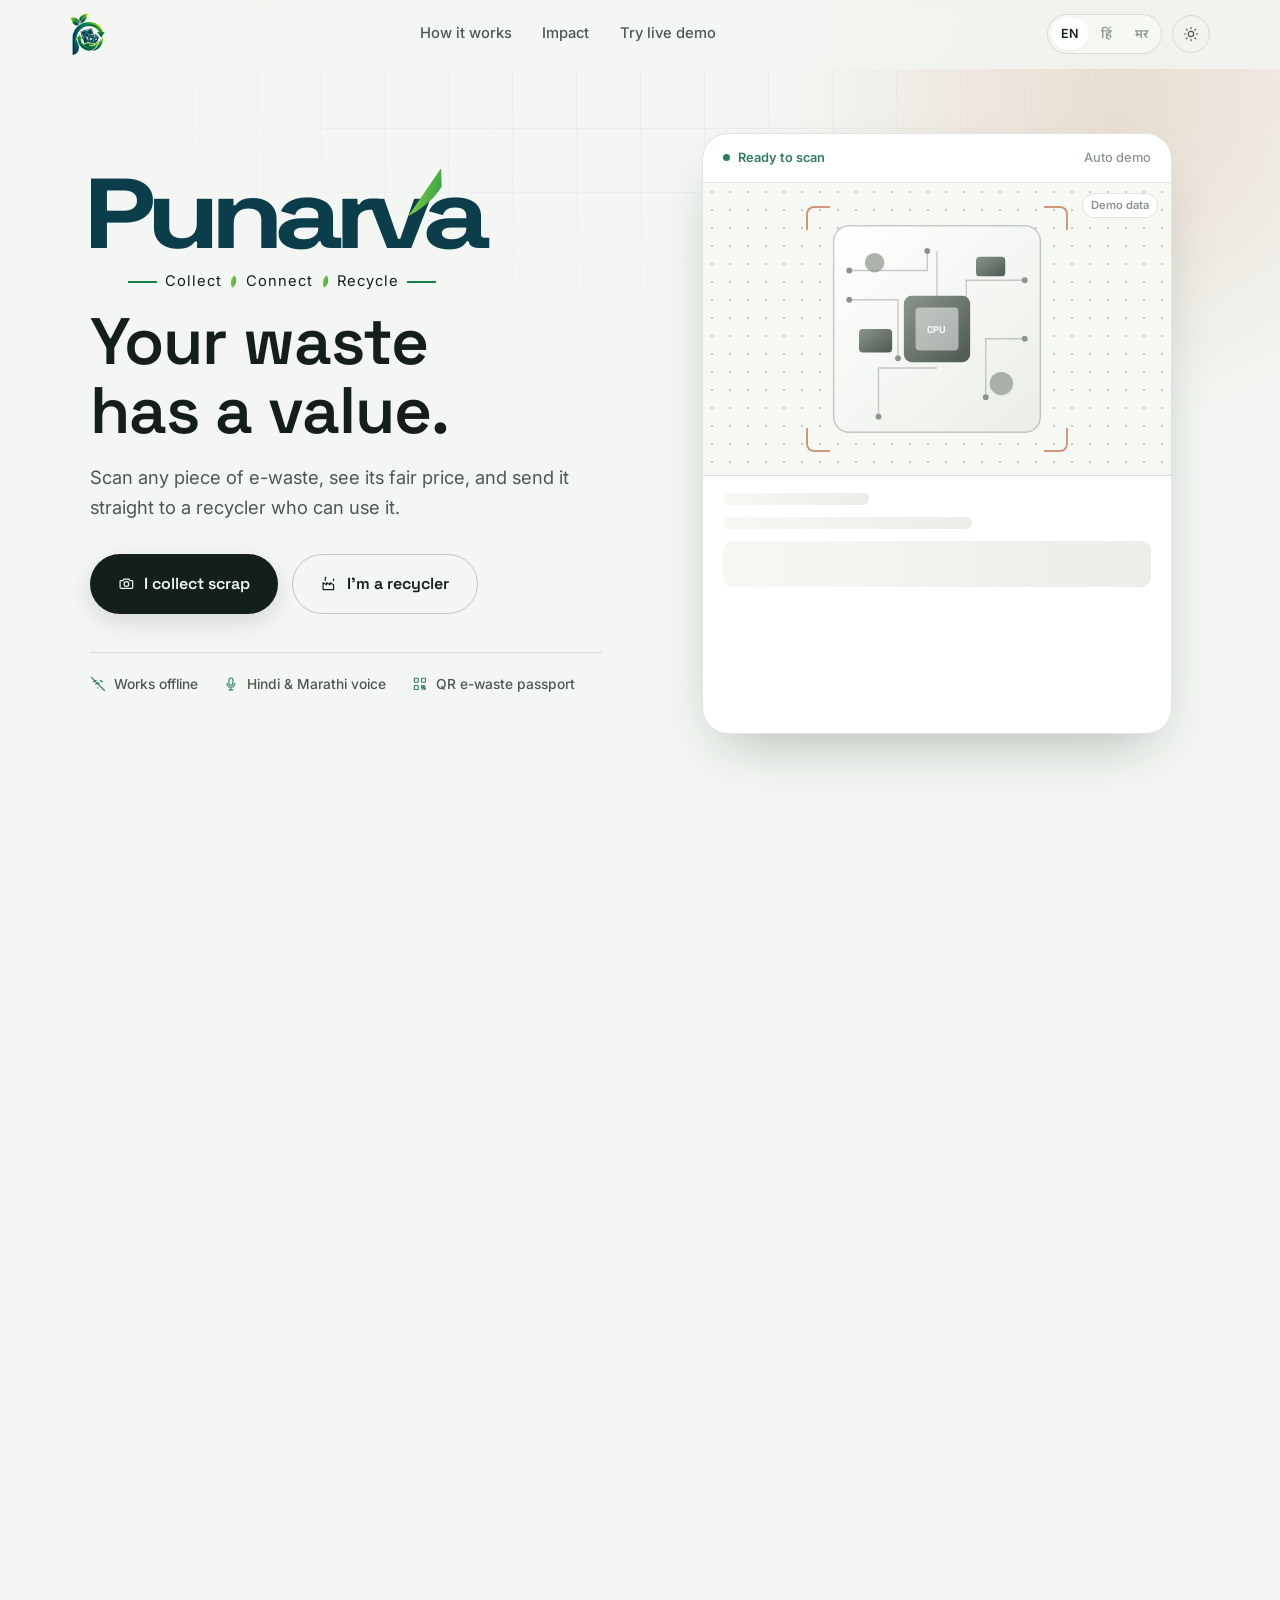
==== commit 7084bd32: "Update Punarva Version" ====
--- a/index.html
+++ b/index.html
@@ -877,7 +877,7 @@
   <header class="site-header" id="siteHeader">
     <div class="container header-inner">
       <a href="index.html" class="logo">
-        <img class="brand-logo" data-light-src="assets/punarva-logo.svg" data-dark-src="assets/punarva-logo-white.svg" src="assets/punarva-logo.svg" alt="PUNARVA" />
+        <img class="brand-logo" data-light-src="assets/punarva-logo.png" data-dark-src="assets/punarva-logo.png" src="assets/punarva-logo.png" alt="PUNARVA" />
       </a>
       <nav class="nav-links">
         <a href="#how" data-i18n="nav_how">How it works</a>
@@ -1258,7 +1258,7 @@
       <div class="footer-grid">
         <div class="footer-brand">
           <div class="logo" style="color:var(--ink);">
-            <img class="brand-logo" src="assets/punarva-logo.svg" alt="PUNARVA" />
+            <img class="brand-logo" src="assets/punarva-logo.png" alt="PUNARVA" />
           </div>
           <p data-i18n="footer_tagline">Turning informal e-waste collection into a formal, fair and traceable recycling journey.</p>
         </div>
